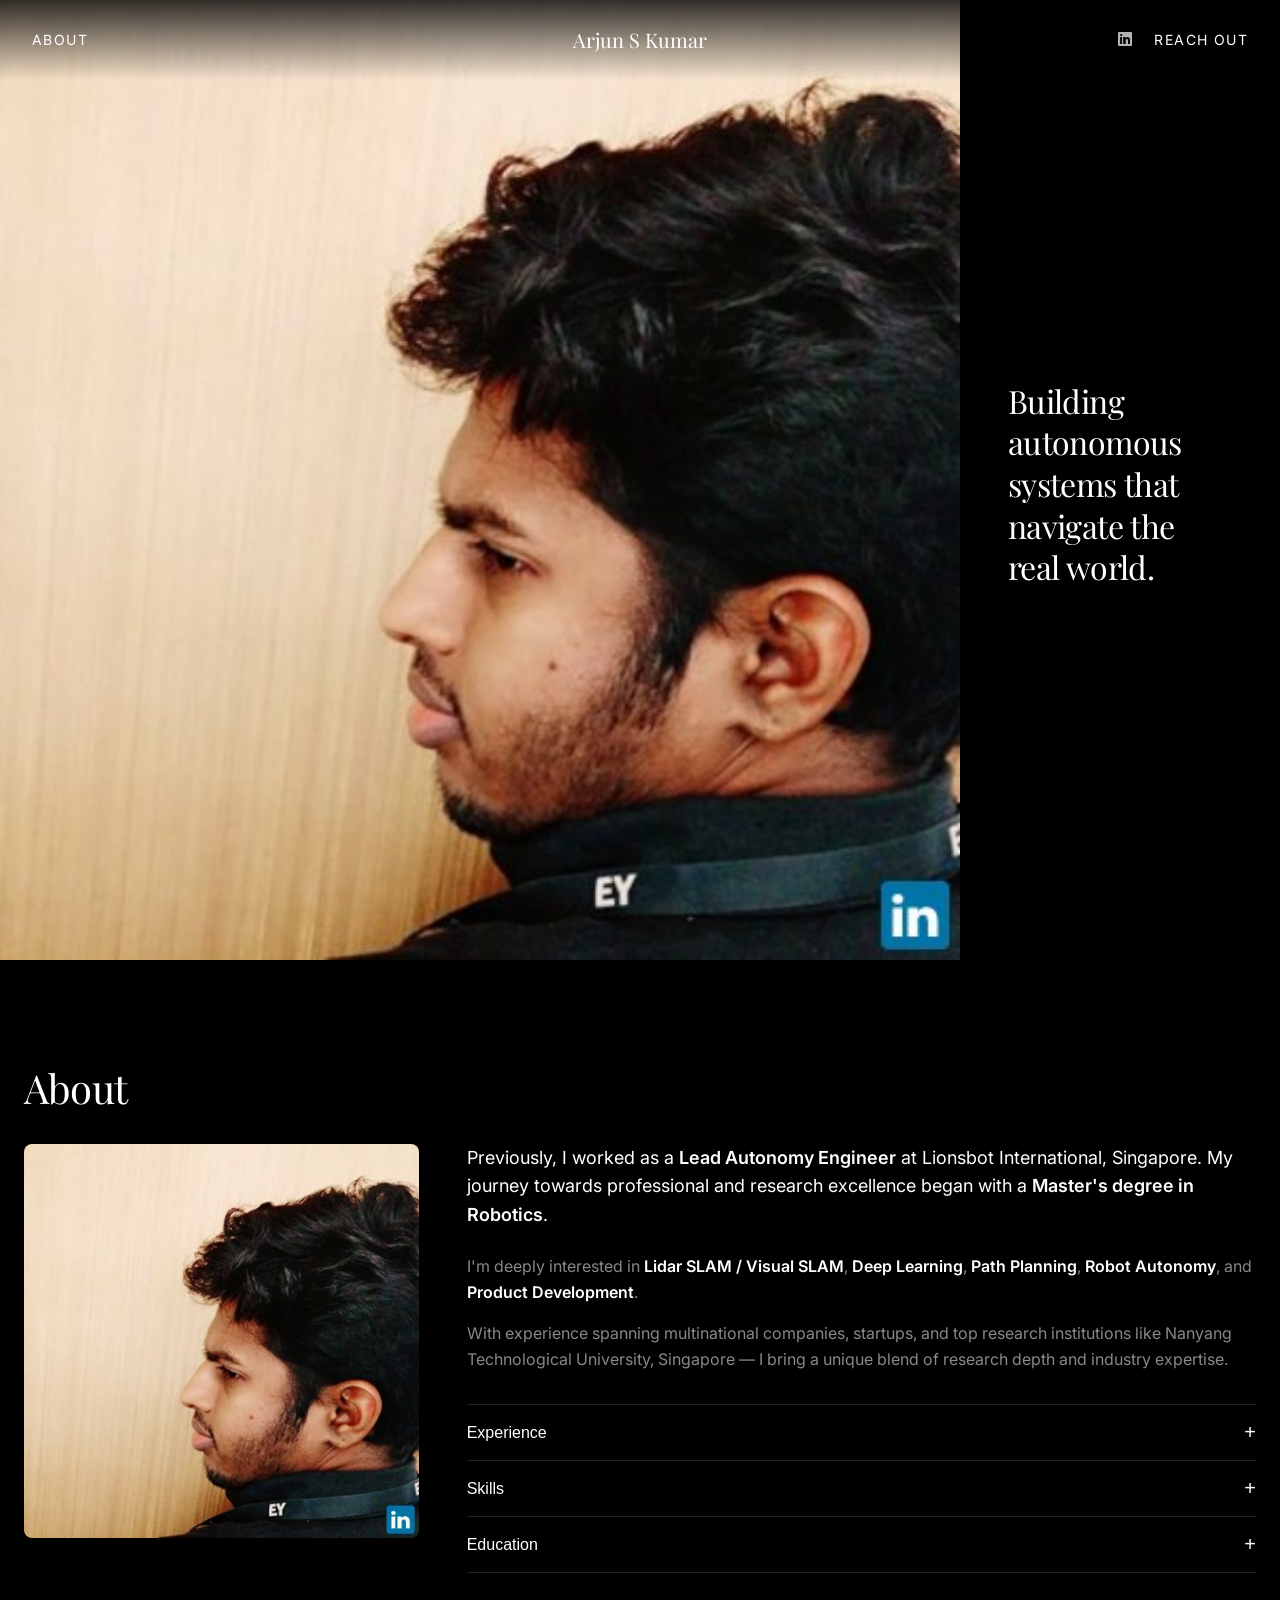
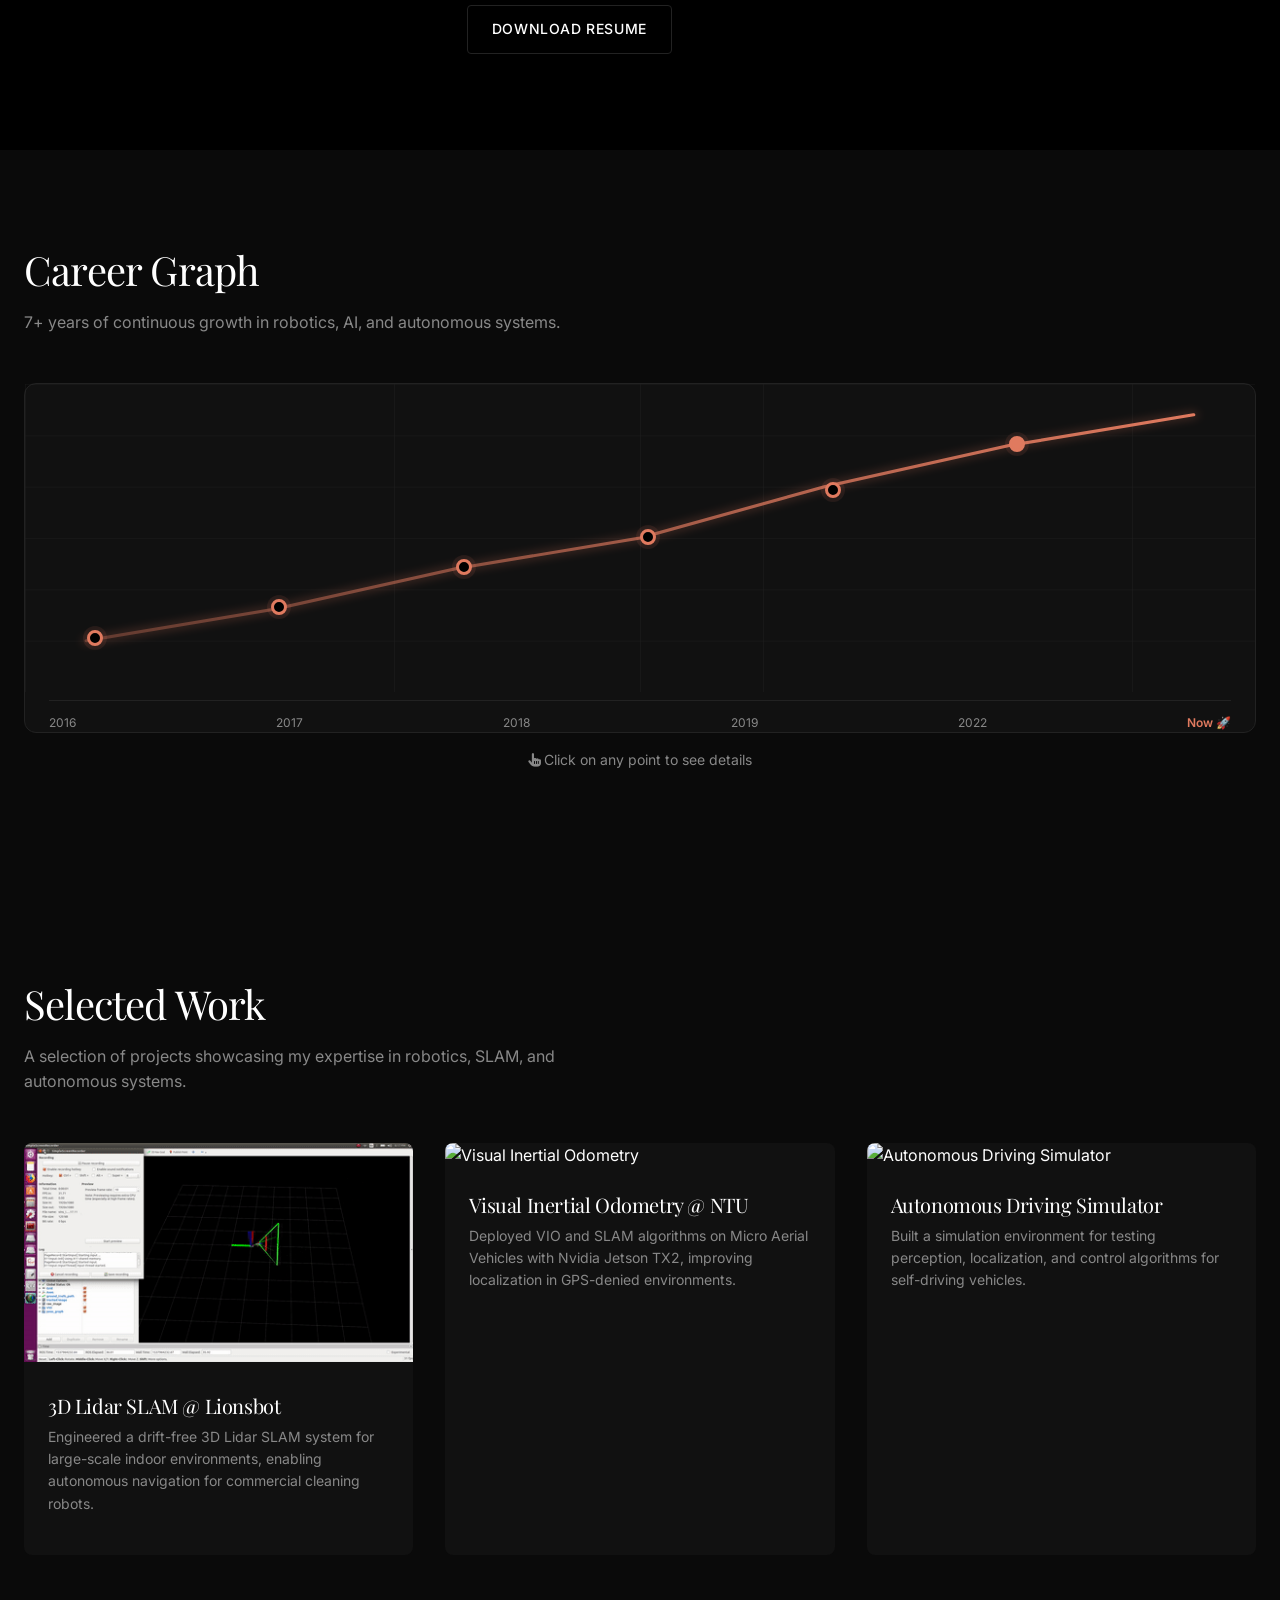
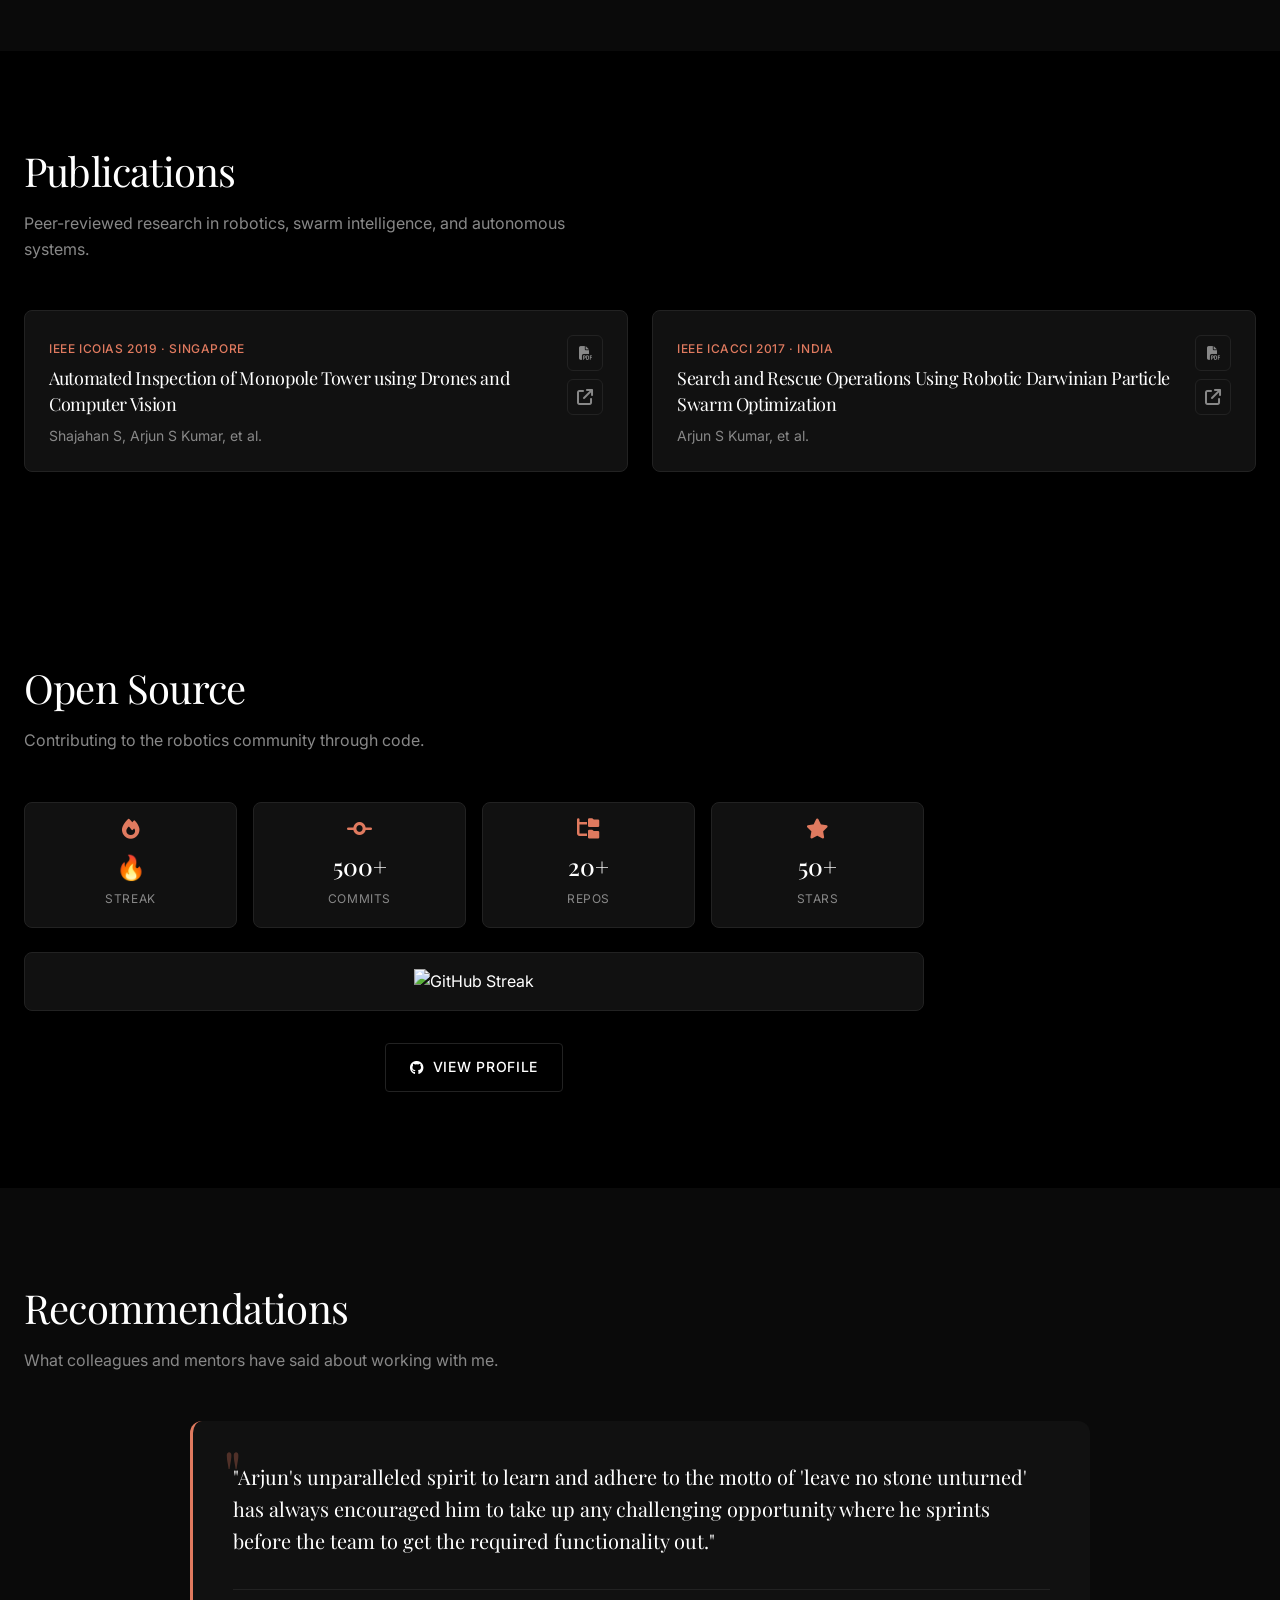
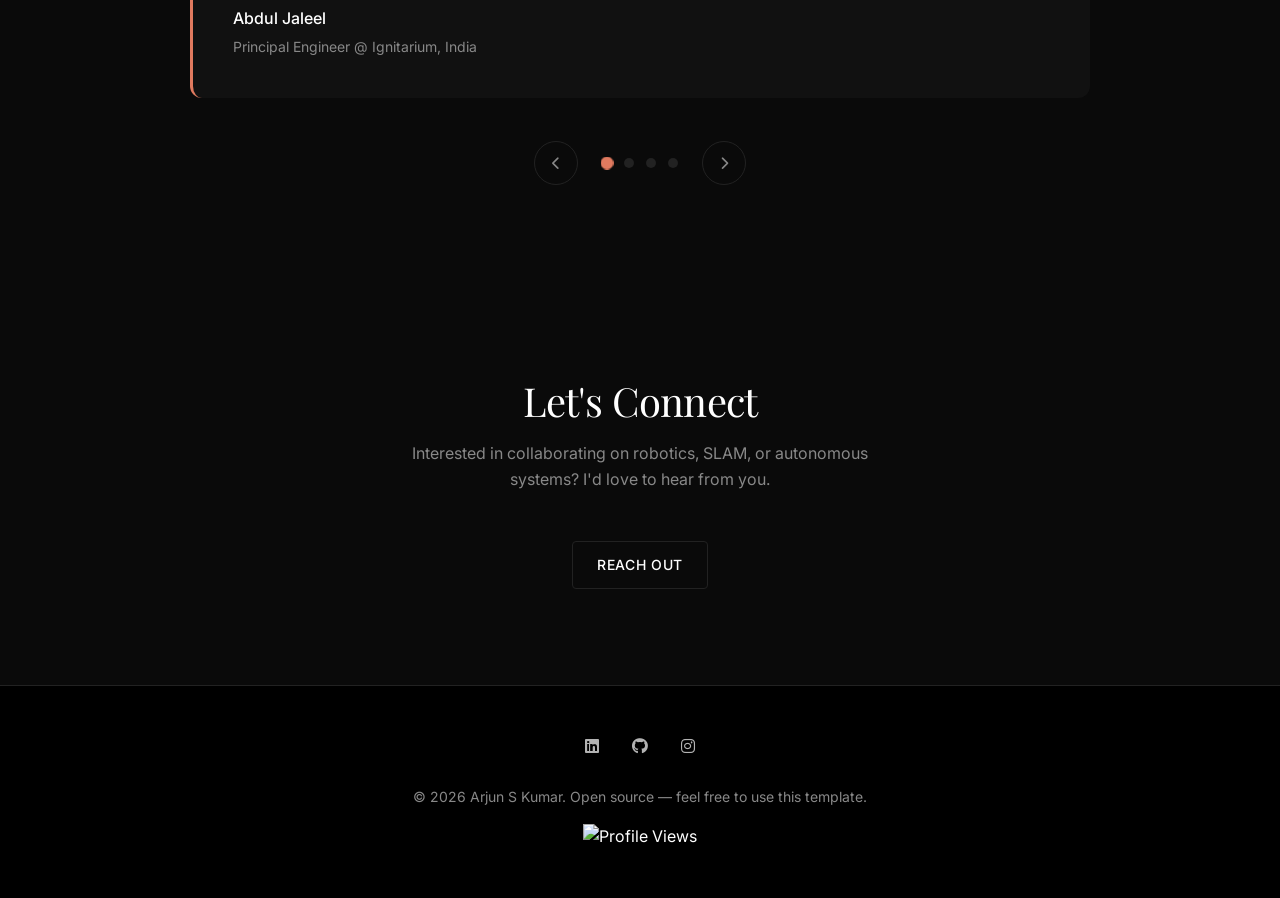
==== index-v2.html @ 800158a4 "Add career graph with clickable job details modal, fix GitHub section, update about bio" ====
<!DOCTYPE html>
<html lang="en">

<head>
    <meta charset="UTF-8">
    <meta name="viewport" content="width=device-width, initial-scale=1.0">
    <meta name="description"
        content="Arjun S Kumar — Robotics & Deep Learning Engineer specializing in Lidar SLAM, Visual SLAM, and autonomous systems.">
    <meta name="keywords" content="robotics, SLAM, deep learning, autonomous systems, Arjun S Kumar">
    <meta name="author" content="Arjun S Kumar">

    <title>Arjun S Kumar | Robotics & Deep Learning</title>

    <!-- Favicon -->
    <link rel="icon" type="image/png" href="logo.png">

    <!-- Fonts -->
    <link rel="preconnect" href="https://fonts.googleapis.com">
    <link rel="preconnect" href="https://fonts.gstatic.com" crossorigin>
    <link
        href="https://fonts.googleapis.com/css2?family=Inter:wght@300;400;500;600&family=Playfair+Display:wght@400;500;600&display=swap"
        rel="stylesheet">

    <!-- Styles -->
    <link rel="stylesheet" href="css/theme-dark.css">

    <!-- Font Awesome -->
    <link rel="stylesheet" href="https://cdnjs.cloudflare.com/ajax/libs/font-awesome/6.5.1/css/all.min.css">

    <!-- Three.js -->
    <script type="importmap">
    {
        "imports": {
            "three": "https://cdn.jsdelivr.net/npm/three@0.160.0/build/three.module.js",
            "three/addons/": "https://cdn.jsdelivr.net/npm/three@0.160.0/examples/jsm/"
        }
    }
    </script>
</head>

<body>

    <!-- Navigation -->
    <nav class="nav">
        <a href="#about" class="nav__link">About</a>
        <a href="/" class="nav__logo">Arjun S Kumar</a>
        <div class="nav__cta">
            <a href="https://linkedin.com/in/arjunskumar" target="_blank" aria-label="LinkedIn">
                <i class="fa-brands fa-linkedin nav__icon"></i>
            </a>
            <a href="mailto:arjunskumar22@gmail.com" class="nav__link">Reach Out</a>
        </div>
    </nav>

    <!-- Hero Section -->
    <section class="hero section--hero">
        <div class="hero__media">
            <img src="images/arjun.jpeg" alt="Robotics Engineer at work" class="hero__image">
        </div>
        <div class="hero__panel">
            <h1 class="hero__tagline animate-fade-in-up">
                Building<br>
                autonomous<br>
                systems that<br>
                navigate the<br>
                real world.
            </h1>
        </div>
    </section>

    <!-- About Section -->
    <section id="about" class="section">
        <div class="container">
            <h2 class="animate-fade-in-up">About</h2>
            <div
                style="display: grid; grid-template-columns: 1fr 2fr; gap: var(--space-12); margin-top: var(--space-8);">
                <div>
                    <img src="images/arjun.jpeg" alt="Arjun S Kumar" style="width: 100%; border-radius: 8px;">
                </div>
                <div>
                    <p style="font-size: var(--text-lg); color: var(--color-text); margin-bottom: var(--space-6);">
                        Previously, I worked as a <strong>Lead Autonomy Engineer</strong> at Lionsbot International,
                        Singapore. My journey towards professional and research excellence began with a
                        <strong>Master's degree in Robotics</strong>.
                    </p>
                    <p style="margin-bottom: var(--space-4);">
                        I'm deeply interested in <strong>Lidar SLAM / Visual SLAM</strong>, <strong>Deep
                            Learning</strong>,
                        <strong>Path Planning</strong>, <strong>Robot Autonomy</strong>, and <strong>Product
                            Development</strong>.
                    </p>
                    <p>
                        With experience spanning multinational companies, startups, and top research institutions
                        like Nanyang Technological University, Singapore — I bring a unique blend of research depth
                        and industry expertise.
                    </p>

                    <!-- Accordion -->
                    <div class="accordion" style="margin-top: var(--space-8);">
                        <div class="accordion__item">
                            <button class="accordion__header">
                                <span>Experience</span>
                                <span class="accordion__icon">+</span>
                            </button>
                            <div class="accordion__content">
                                <div class="accordion__inner">
                                    <strong>Lead Software Engineer (Autonomy)</strong> — Lionsbot International,
                                    Singapore<br>
                                    Feb 2022 – Present<br><br>
                                    <strong>Senior Engineer (ML & Robotics)</strong> — Ignitarium Technologies,
                                    India<br>
                                    April 2019 – Jan 2022<br><br>
                                    <strong>Research Associate</strong> — NTU, Singapore<br>
                                    Aug 2018 – April 2019
                                </div>
                            </div>
                        </div>
                        <div class="accordion__item">
                            <button class="accordion__header">
                                <span>Skills</span>
                                <span class="accordion__icon">+</span>
                            </button>
                            <div class="accordion__content">
                                <div class="accordion__inner">
                                    C++ · Python · ROS 1/2 · Lidar SLAM · Visual SLAM · Deep Learning · OpenCV ·
                                    TensorFlow · PyTorch · Docker · Git
                                </div>
                            </div>
                        </div>
                        <div class="accordion__item">
                            <button class="accordion__header">
                                <span>Education</span>
                                <span class="accordion__icon">+</span>
                            </button>
                            <div class="accordion__content">
                                <div class="accordion__inner">
                                    <strong>M.Tech in Robotics and Automation</strong><br>
                                    Amrita Vishwa Vidyapeetham, India (2015–2017)<br><br>
                                    <strong>B.Tech in Computer Science</strong><br>
                                    Amrita Vishwa Vidyapeetham, India (2011–2015)
                                </div>
                            </div>
                        </div>
                    </div>

                    <a href="res/ARJUN_S_KUMAR.pdf" target="_blank" class="btn btn--primary"
                        style="margin-top: var(--space-8);">
                        Download Resume
                    </a>
                </div>
            </div>
        </div>
    </section>

    <!-- Career Journey Section -->
    <section id="journey" class="section" style="background: var(--color-bg-secondary);">
        <div class="container">
            <h2 class="reveal">Career Graph</h2>
            <p style="margin-top: var(--space-4); max-width: 600px;" class="reveal">
                7+ years of continuous growth in robotics, AI, and autonomous systems.
            </p>

            <div class="career-graph reveal" style="margin-top: var(--space-12);">
                <!-- SVG Graph Background -->
                <svg class="career-graph__svg" viewBox="0 0 1000 300" preserveAspectRatio="none">
                    <!-- Grid lines -->
                    <defs>
                        <pattern id="grid" width="100" height="50" patternUnits="userSpaceOnUse">
                            <path d="M 100 0 L 0 0 0 50" fill="none" stroke="rgba(255,255,255,0.05)" stroke-width="1" />
                        </pattern>
                    </defs>
                    <rect width="100%" height="100%" fill="url(#grid)" />

                    <!-- Career progression line -->
                    <path class="career-line" d="M 50,250 L 200,220 L 350,180 L 500,150 L 650,100 L 800,60 L 950,30"
                        fill="none" stroke="url(#lineGradient)" stroke-width="3" stroke-linecap="round" />

                    <!-- Glow effect -->
                    <path d="M 50,250 L 200,220 L 350,180 L 500,150 L 650,100 L 800,60 L 950,30" fill="none"
                        stroke="var(--color-accent)" stroke-width="8" stroke-linecap="round" opacity="0.2"
                        filter="blur(4px)" />

                    <defs>
                        <linearGradient id="lineGradient" x1="0%" y1="0%" x2="100%" y2="0%">
                            <stop offset="0%" style="stop-color:rgba(224,122,95,0.3)" />
                            <stop offset="100%" style="stop-color:rgba(224,122,95,1)" />
                        </linearGradient>
                    </defs>
                </svg>

                <!-- Career Nodes -->
                <div class="career-nodes">
                    <div class="career-node" style="left: 5%; bottom: 15%;" data-job="ingeniarius">
                        <div class="career-node__dot"></div>
                        <div class="career-node__tooltip">
                            <span class="career-node__year">2016</span>
                            <h4>Robotics Intern</h4>
                            <p>Ingeniarius, Portugal</p>
                            <small>Click for details</small>
                        </div>
                    </div>

                    <div class="career-node" style="left: 20%; bottom: 25%;" data-job="ey">
                        <div class="career-node__dot"></div>
                        <div class="career-node__tooltip">
                            <span class="career-node__year">2017</span>
                            <h4>AI Consultant</h4>
                            <p>Ernst & Young</p>
                            <small>Click for details</small>
                        </div>
                    </div>

                    <div class="career-node" style="left: 35%; bottom: 38%;" data-job="addverb">
                        <div class="career-node__dot"></div>
                        <div class="career-node__tooltip">
                            <span class="career-node__year">2018</span>
                            <h4>Robotics Engineer</h4>
                            <p>Addverb Technologies</p>
                            <small>Click for details</small>
                        </div>
                    </div>

                    <div class="career-node" style="left: 50%; bottom: 48%;" data-job="ntu">
                        <div class="career-node__dot"></div>
                        <div class="career-node__tooltip">
                            <span class="career-node__year">2018–19</span>
                            <h4>Research Associate</h4>
                            <p>NTU Singapore</p>
                            <small>Click for details</small>
                        </div>
                    </div>

                    <div class="career-node" style="left: 65%; bottom: 63%;" data-job="ignitarium">
                        <div class="career-node__dot"></div>
                        <div class="career-node__tooltip">
                            <span class="career-node__year">2019–22</span>
                            <h4>Senior ML Engineer</h4>
                            <p>Ignitarium</p>
                            <small>Click for details</small>
                        </div>
                    </div>

                    <div class="career-node career-node--current" style="left: 80%; bottom: 78%;" data-job="lionsbot">
                        <div class="career-node__dot"></div>
                        <div class="career-node__tooltip career-node__tooltip--active">
                            <span class="career-node__year">2022–Now</span>
                            <h4>Lead Autonomy Engineer</h4>
                            <p>Lionsbot, Singapore</p>
                            <small>Click for details</small>
                        </div>
                    </div>
                </div>

                <!-- X-Axis Labels -->
                <div class="career-graph__axis">
                    <span>2016</span>
                    <span>2017</span>
                    <span>2018</span>
                    <span>2019</span>
                    <span>2022</span>
                    <span class="career-graph__now">Now 🚀</span>
                </div>
            </div>

            <p
                style="text-align: center; margin-top: var(--space-4); color: var(--color-text-muted); font-size: var(--text-sm);">
                <i class="fa-solid fa-hand-pointer"></i> Click on any point to see details
            </p>
        </div>
    </section>

    <!-- Work Experience Modal -->
    <div id="job-modal" class="modal">
        <div class="modal__backdrop"></div>
        <div class="modal__content">
            <button class="modal__close" aria-label="Close">&times;</button>
            <div class="modal__header">
                <span class="modal__year" id="job-year"></span>
                <h3 class="modal__title" id="job-title"></h3>
                <p class="modal__company" id="job-company"></p>
            </div>
            <div class="modal__body">
                <ul id="job-responsibilities"></ul>
            </div>
        </div>
    </div>


    <!-- Projects Section -->
    <section id="projects" class="section" style="background-color: var(--color-bg-secondary);">
        <div class="container">
            <h2 class="animate-fade-in-up">Selected Work</h2>
            <p style="margin-top: var(--space-4); max-width: 600px;">
                A selection of projects showcasing my expertise in robotics, SLAM, and autonomous systems.
            </p>

            <div
                style="display: grid; grid-template-columns: repeat(auto-fit, minmax(350px, 1fr)); gap: var(--space-8); margin-top: var(--space-12);">

                <!-- Project Card 1 -->
                <a href="projects/lionsbot-slam.html" class="card" style="text-decoration: none;">
                    <img src="images/projects/vio_1.gif" alt="3D Lidar SLAM" class="card__image">
                    <div class="card__content">
                        <h3 class="card__title">3D Lidar SLAM @ Lionsbot</h3>
                        <p class="card__desc">
                            Engineered a drift-free 3D Lidar SLAM system for large-scale indoor environments, enabling
                            autonomous navigation for commercial cleaning robots.
                        </p>
                    </div>
                </a>

                <!-- Project Card 2 -->
                <a href="projects/vio-ntu.html" class="card" style="text-decoration: none;">
                    <img src="images/projects/ntu_drone.gif" alt="Visual Inertial Odometry" class="card__image">
                    <div class="card__content">
                        <h3 class="card__title">Visual Inertial Odometry @ NTU</h3>
                        <p class="card__desc">
                            Deployed VIO and SLAM algorithms on Micro Aerial Vehicles with Nvidia Jetson TX2, improving
                            localization in GPS-denied environments.
                        </p>
                    </div>
                </a>

                <!-- Project Card 3 -->
                <a href="projects/autonomous-driving.html" class="card" style="text-decoration: none;">
                    <img src="images/projects/carla_g29.gif" alt="Autonomous Driving Simulator" class="card__image">
                    <div class="card__content">
                        <h3 class="card__title">Autonomous Driving Simulator</h3>
                        <p class="card__desc">
                            Built a simulation environment for testing perception, localization, and control algorithms
                            for self-driving vehicles.
                        </p>
                    </div>
                </a>

            </div>
        </div>
    </section>

    <!-- Publications Section -->
    <section id="publications" class="section">
        <div class="container">
            <h2 class="reveal">Publications</h2>
            <p style="margin-top: var(--space-4); max-width: 600px;" class="reveal">
                Peer-reviewed research in robotics, swarm intelligence, and autonomous systems.
            </p>

            <div class="publications-grid"
                style="display: grid; grid-template-columns: repeat(2, 1fr); gap: var(--space-6); margin-top: var(--space-12);">

                <!-- Publication 1 -->
                <div class="publication-card reveal" data-pdf="res/papers/shajahan2019.pdf"
                    data-ieee="https://ieeexplore.ieee.org/document/8782477">
                    <div class="publication-card__content">
                        <span class="publication-card__venue">IEEE ICoIAS 2019 · Singapore</span>
                        <h3 class="publication-card__title">Automated Inspection of Monopole Tower using Drones and
                            Computer Vision</h3>
                        <p class="publication-card__authors">Shajahan S, Arjun S Kumar, et al.</p>
                    </div>
                    <div class="publication-card__actions">
                        <button class="publication-card__btn view-pdf" title="View PDF">
                            <i class="fa-solid fa-file-pdf"></i>
                        </button>
                        <a href="https://ieeexplore.ieee.org/document/8782477" target="_blank"
                            class="publication-card__btn" title="View on IEEE">
                            <i class="fa-solid fa-arrow-up-right-from-square"></i>
                        </a>
                    </div>
                </div>

                <!-- Publication 2 -->
                <div class="publication-card reveal" data-pdf="res/papers/kumar2017.pdf"
                    data-ieee="https://ieeexplore.ieee.org/document/8126112">
                    <div class="publication-card__content">
                        <span class="publication-card__venue">IEEE ICACCI 2017 · India</span>
                        <h3 class="publication-card__title">Search and Rescue Operations Using Robotic Darwinian
                            Particle Swarm Optimization</h3>
                        <p class="publication-card__authors">Arjun S Kumar, et al.</p>
                    </div>
                    <div class="publication-card__actions">
                        <button class="publication-card__btn view-pdf" title="View PDF">
                            <i class="fa-solid fa-file-pdf"></i>
                        </button>
                        <a href="https://ieeexplore.ieee.org/document/8126112" target="_blank"
                            class="publication-card__btn" title="View on IEEE">
                            <i class="fa-solid fa-arrow-up-right-from-square"></i>
                        </a>
                    </div>
                </div>

            </div>
        </div>
    </section>

    <!-- PDF Modal -->
    <div id="pdf-modal" class="pdf-modal">
        <div class="pdf-modal__overlay"></div>
        <div class="pdf-modal__container">
            <div class="pdf-modal__header">
                <h3 class="pdf-modal__title"></h3>
                <div class="pdf-modal__actions">
                    <a id="pdf-modal-ieee" href="#" target="_blank" class="btn" style="font-size: var(--text-xs);">
                        View on IEEE <i class="fa-solid fa-arrow-up-right-from-square"></i>
                    </a>
                    <button class="pdf-modal__close" aria-label="Close modal">
                        <i class="fa-solid fa-xmark"></i>
                    </button>
                </div>
            </div>
            <div class="pdf-modal__body">
                <iframe id="pdf-viewer" src="" frameborder="0"></iframe>
            </div>
        </div>
    </div>

    <!-- GitHub Section -->
    <section id="github" class="section">
        <div class="container">
            <h2 class="reveal">Open Source</h2>
            <p style="margin-top: var(--space-4); max-width: 600px;" class="reveal">
                Contributing to the robotics community through code.
            </p>

            <div class="github-wrapper reveal" style="margin-top: var(--space-12);">

                <!-- Stats Row -->
                <div class="github-stats-row">
                    <div class="github-stat">
                        <i class="fa-solid fa-fire"></i>
                        <span class="github-stat__value">🔥</span>
                        <span class="github-stat__label">Streak</span>
                    </div>
                    <div class="github-stat">
                        <i class="fa-solid fa-code-commit"></i>
                        <span class="github-stat__value">500+</span>
                        <span class="github-stat__label">Commits</span>
                    </div>
                    <div class="github-stat">
                        <i class="fa-solid fa-folder-tree"></i>
                        <span class="github-stat__value">20+</span>
                        <span class="github-stat__label">Repos</span>
                    </div>
                    <div class="github-stat">
                        <i class="fa-solid fa-star"></i>
                        <span class="github-stat__value">50+</span>
                        <span class="github-stat__label">Stars</span>
                    </div>
                </div>

                <!-- Streak Image -->
                <div class="github-streak-wrapper" style="margin-top: var(--space-6);">
                    <img src="https://streak-stats.demolab.com?user=arjunskumar&theme=transparent&hide_border=true&ring=E07A5F&fire=E07A5F&currStreakLabel=E07A5F&sideLabels=ffffff&currStreakNum=ffffff&sideNums=ffffff&dates=888888"
                        alt="GitHub Streak" class="github-streak-img">
                </div>


                <div style="text-align: center; margin-top: var(--space-8);">
                    <a href="https://github.com/arjunskumar" target="_blank" class="btn">
                        <i class="fa-brands fa-github"></i> View Profile
                    </a>
                </div>
            </div>
        </div>
    </section>

    <!-- Testimonials Section -->
    <section id="testimonials" class="section" style="background-color: var(--color-bg-secondary);">
        <div class="container">
            <h2 class="reveal">Recommendations</h2>
            <p style="margin-top: var(--space-4); max-width: 600px;" class="reveal">
                What colleagues and mentors have said about working with me.
            </p>

            <div class="testimonials" style="margin-top: var(--space-12);">
                <div class="testimonial-slider">
                    <div class="testimonial-slide active">
                        <blockquote class="testimonial__quote">
                            "Arjun's unparalleled spirit to learn and adhere to the motto of 'leave no stone unturned'
                            has always encouraged him to take up any challenging opportunity where he sprints before the
                            team to get the required functionality out."
                        </blockquote>
                        <div class="testimonial__author">
                            <strong>Abdul Jaleel</strong>
                            <span>Principal Engineer @ Ignitarium, India</span>
                        </div>
                    </div>

                    <div class="testimonial-slide">
                        <blockquote class="testimonial__quote">
                            "Arjun has an uncanny ability to solve a problem at hand. His commitment and dedication to
                            work is unparalleled. Moreover, his work ethic is exemplary."
                        </blockquote>
                        <div class="testimonial__author">
                            <strong>Sangeet Kumar</strong>
                            <span>CEO @ Addverb Tech, India</span>
                        </div>
                    </div>

                    <div class="testimonial-slide">
                        <blockquote class="testimonial__quote">
                            "The results which we got after Arjun's internship were better than what we had planned. His
                            learning curve was always high, he always had a curiosity to learn new things and execute
                            which is commendable."
                        </blockquote>
                        <div class="testimonial__author">
                            <strong>Dr. Micael S Couceiro</strong>
                            <span>CEO @ Ingeniarius, Lda, Portugal</span>
                        </div>
                    </div>

                    <div class="testimonial-slide">
                        <blockquote class="testimonial__quote">
                            "Arjun's ideas and concepts were inspirational in the way he wanted to employ changes in the
                            robotics product that we will be using in the near future and was able to adapt very fast to
                            the nature of the work."
                        </blockquote>
                        <div class="testimonial__author">
                            <strong>Andre Arujo</strong>
                            <span>CTO @ Ingeniarius, Lda, Portugal</span>
                        </div>
                    </div>
                </div>

                <div class="testimonial-controls">
                    <button class="testimonial-btn prev" aria-label="Previous testimonial">
                        <i class="fa-solid fa-chevron-left"></i>
                    </button>
                    <div class="testimonial-dots"></div>
                    <button class="testimonial-btn next" aria-label="Next testimonial">
                        <i class="fa-solid fa-chevron-right"></i>
                    </button>
                </div>
            </div>
        </div>
    </section>

    <!-- Contact Section -->
    <section id="contact" class="section" style="background-color: var(--color-bg-secondary);">
        <div class="container" style="text-align: center;">
            <h2 class="reveal">Let's Connect</h2>
            <p style="margin-top: var(--space-4); max-width: 500px; margin-left: auto; margin-right: auto;"
                class="reveal">
                Interested in collaborating on robotics, SLAM, or autonomous systems? I'd love to hear from you.
            </p>
            <a href="mailto:arjunskumar22@gmail.com" class="btn btn--primary reveal"
                style="margin-top: var(--space-8);">
                Reach Out
            </a>
        </div>
    </section>

    <!-- Footer -->
    <footer class="footer">
        <div class="footer__social">
            <a href="https://linkedin.com/in/arjunskumar" target="_blank" aria-label="LinkedIn">
                <i class="fa-brands fa-linkedin footer__icon"></i>
            </a>
            <a href="https://github.com/arjunskumar" target="_blank" aria-label="GitHub">
                <i class="fa-brands fa-github footer__icon"></i>
            </a>
            <a href="https://instagram.com/robotics.engineer" target="_blank" aria-label="Instagram">
                <i class="fa-brands fa-instagram footer__icon"></i>
            </a>
        </div>
        <p class="footer__copy">
            © <span id="current-year"></span> Arjun S Kumar. Open source — feel free to use this template.
        </p>
        <div class="footer__visitors">
            <img src="https://komarev.com/ghpvc/?username=arjunskumar&style=flat-square&color=E07A5F&label=visitors"
                alt="Profile Views">
        </div>
    </footer>

    <!-- Scripts -->
    <script>
        // Set current year
        document.getElementById('current-year').textContent = new Date().getFullYear();

        // Accordion functionality
        document.querySelectorAll('.accordion__header').forEach(header => {
            header.addEventListener('click', () => {
                const item = header.parentElement;
                item.classList.toggle('is-open');
            });
        });

        // Scroll-triggered reveal animations
        const revealObserver = new IntersectionObserver((entries) => {
            entries.forEach(entry => {
                if (entry.isIntersecting) {
                    entry.target.classList.add('is-visible');
                    revealObserver.unobserve(entry.target);
                }
            });
        }, {
            threshold: 0.1,
            rootMargin: '0px 0px -50px 0px'
        });

        document.querySelectorAll('.reveal, .reveal-left, .reveal-right').forEach(el => {
            revealObserver.observe(el);
        });

        // Card animations
        document.querySelectorAll('.card').forEach((card, index) => {
            card.style.transitionDelay = `${index * 0.1}s`;
            revealObserver.observe(card);
        });

        // Testimonial Slider
        const slides = document.querySelectorAll('.testimonial-slide');
        const dotsContainer = document.querySelector('.testimonial-dots');
        const prevBtn = document.querySelector('.testimonial-btn.prev');
        const nextBtn = document.querySelector('.testimonial-btn.next');
        let currentSlide = 0;
        let autoSlideInterval;

        // Create dots
        slides.forEach((_, i) => {
            const dot = document.createElement('button');
            dot.classList.add('testimonial-dot');
            if (i === 0) dot.classList.add('active');
            dot.setAttribute('aria-label', `Go to testimonial ${i + 1}`);
            dot.addEventListener('click', () => goToSlide(i));
            dotsContainer.appendChild(dot);
        });

        const dots = document.querySelectorAll('.testimonial-dot');

        function goToSlide(n) {
            slides[currentSlide].classList.remove('active');
            dots[currentSlide].classList.remove('active');
            currentSlide = (n + slides.length) % slides.length;
            slides[currentSlide].classList.add('active');
            dots[currentSlide].classList.add('active');
        }

        function nextSlide() {
            goToSlide(currentSlide + 1);
        }

        function prevSlide() {
            goToSlide(currentSlide - 1);
        }

        prevBtn.addEventListener('click', () => {
            prevSlide();
            resetAutoSlide();
        });

        nextBtn.addEventListener('click', () => {
            nextSlide();
            resetAutoSlide();
        });

        function startAutoSlide() {
            autoSlideInterval = setInterval(nextSlide, 5000);
        }

        function resetAutoSlide() {
            clearInterval(autoSlideInterval);
            startAutoSlide();
        }

        startAutoSlide();

        // Smooth scroll for anchor links
        document.querySelectorAll('a[href^="#"]').forEach(anchor => {
            anchor.addEventListener('click', function (e) {
                e.preventDefault();
                const target = document.querySelector(this.getAttribute('href'));
                if (target) {
                    target.scrollIntoView({
                        behavior: 'smooth',
                        block: 'start'
                    });
                }
            });
        });

        // PDF Modal functionality
        const pdfModal = document.getElementById('pdf-modal');
        const pdfViewer = document.getElementById('pdf-viewer');
        const pdfModalTitle = document.querySelector('.pdf-modal__title');
        const pdfModalIeee = document.getElementById('pdf-modal-ieee');
        const pdfModalClose = document.querySelector('.pdf-modal__close');
        const pdfModalOverlay = document.querySelector('.pdf-modal__overlay');

        // Open modal when clicking View PDF button
        document.querySelectorAll('.view-pdf').forEach(btn => {
            btn.addEventListener('click', (e) => {
                e.stopPropagation();
                const card = btn.closest('.publication-card');
                const pdfPath = card.dataset.pdf;
                const ieeeLink = card.dataset.ieee;
                const title = card.querySelector('.publication-card__title').textContent;

                pdfViewer.src = pdfPath;
                pdfModalTitle.textContent = title;
                pdfModalIeee.href = ieeeLink;
                pdfModal.classList.add('is-open');
                document.body.style.overflow = 'hidden';
            });
        });

        // Close modal
        function closePdfModal() {
            pdfModal.classList.remove('is-open');
            document.body.style.overflow = '';
            setTimeout(() => {
                pdfViewer.src = '';
            }, 300);
        }

        pdfModalClose.addEventListener('click', closePdfModal);
        pdfModalOverlay.addEventListener('click', closePdfModal);

        // Close on Escape key
        document.addEventListener('keydown', (e) => {
            if (e.key === 'Escape' && pdfModal.classList.contains('is-open')) {
                closePdfModal();
            }
            if (e.key === 'Escape' && jobModal.classList.contains('is-open')) {
                closeJobModal();
            }
        });

        // Job Experience Modal
        const jobData = {
            lionsbot: {
                year: '2022 – July 2025',
                title: 'Lead Software Engineer (Autonomy)',
                company: 'Lionsbot International, Singapore',
                responsibilities: [
                    'Spearheaded the development of 3D Lidar SLAM and 3D localization as a Product Owner/Developer.',
                    'Engineered an in-house, drift-free 3D Lidar SLAM system tailored for large-scale environments.',
                    'Currently engaged in groundbreaking research on Visual SLAM and hardware acceleration technologies.'
                ]
            },
            ignitarium: {
                year: '2019 – 2022',
                title: 'Senior Engineer (Machine Learning & Robotics)',
                company: 'Ignitarium Technologies, India',
                responsibilities: [
                    'Improved autonomous navigation of Turtlebot2 with fused laser scans from RGBD camera and 2D Lidar on TI Jacinto™ J7 automotive platform.',
                    'Implemented ROS wrapper for OpenVX based computer vision algorithms.',
                    'Developed object classification, detection, semantic segmentation networks using Transfer Learning for ARM & x86 devices.',
                    'Mentored interns on tele-operation of Kobuki robot using Micro-ROS and F1-10 car using Nvidia Jetson Nano.'
                ]
            },
            ntu: {
                year: '2018 – 2019',
                title: 'Research Associate (Flight Mechanics and Control)',
                company: 'Nanyang Technological University, Singapore',
                responsibilities: [
                    'Deployed Visual Inertial Odometry (VIO) and SLAM algorithms like DSO, ORB-SLAM, ROVIO, VINS-Mono on Nvidia Jetson TX2.',
                    'Built custom Micro Aerial Vehicle with Stereo Camera, Jetson TX2 and Pixhawk under ROS platform.',
                    'Improved localization in GPS denied environments by refining visual SLAM and fusing PixHawk IMU.',
                    'Implemented VIO algorithms with fuzzy logic controllers and simulated in Gazebo.'
                ]
            },
            addverb: {
                year: '2018',
                title: 'Engineer (Robotics)',
                company: 'Addverb Technologies, India',
                responsibilities: [
                    'Led multiple research projects and identified potential use cases for warehouse domain.',
                    'Developed perception algorithms for Robotic 3D Bin picking using PCL, OpenCV, ROS and TensorFlow with ABB, KUKA, Universal Robots.',
                    'Implemented perception based pallet detection solution using 2D Lidars.'
                ]
            },
            ey: {
                year: '2017',
                title: 'Consultant (Artificial Intelligence and Robotics)',
                company: 'Ernst and Young, India',
                responsibilities: [
                    'Developed POCs using Microsoft Cognitive Services, HoloLens (v1), RGBD Sensor and CNTK deep learning framework.',
                    'Implemented deep neural network-based crack detection and rust classification for mobile towers.',
                    'Implemented AR Tag based indoor localization ROS node for Parrot Bebop drones for warehouse inventory.'
                ]
            },
            ingeniarius: {
                year: '2016',
                title: 'Intern (Mobile Robotics)',
                company: 'Ingeniarius Lda, Portugal',
                responsibilities: [
                    'Worked across the entire development of a differential drive ROS mobile robot.',
                    'Implemented an evolutionary swarm robotics algorithm using C++ and ROS.',
                    'Simulated swarm robots behaviour in Gazebo for a search and rescue scenario.'
                ]
            }
        };

        const jobModal = document.getElementById('job-modal');
        const jobModalBackdrop = jobModal.querySelector('.modal__backdrop');
        const jobModalClose = jobModal.querySelector('.modal__close');

        document.querySelectorAll('.career-node').forEach(node => {
            node.addEventListener('click', () => {
                const jobId = node.dataset.job;
                const job = jobData[jobId];
                if (job) {
                    document.getElementById('job-year').textContent = job.year;
                    document.getElementById('job-title').textContent = job.title;
                    document.getElementById('job-company').textContent = job.company;
                    const list = document.getElementById('job-responsibilities');
                    list.innerHTML = job.responsibilities.map(r => `<li>${r}</li>`).join('');
                    jobModal.classList.add('is-open');
                    document.body.style.overflow = 'hidden';
                }
            });
        });

        function closeJobModal() {
            jobModal.classList.remove('is-open');
            document.body.style.overflow = '';
        }

        jobModalClose.addEventListener('click', closeJobModal);
        jobModalBackdrop.addEventListener('click', closeJobModal);
    </script>
</body>

</html>
---- css/theme-dark.css ----
/* ==========================================================================
   ARJUN S KUMAR — DARK THEME
   Inspired by domgiardini.com/path-robotics
   ========================================================================== */

/* --------------------------------------------------------------------------
   CSS Custom Properties
   -------------------------------------------------------------------------- */
:root {
  /* Colors */
  --color-bg: #000000;
  --color-bg-secondary: #0a0a0a;
  --color-bg-card: #111111;
  --color-text: #ffffff;
  --color-text-muted: #888888;
  --color-accent: #E07A5F;
  --color-accent-hover: #c96a52;
  --color-border: #222222;

  /* Typography */
  --font-heading: 'Playfair Display', Georgia, serif;
  --font-body: 'Inter', -apple-system, BlinkMacSystemFont, 'Segoe UI', Roboto, sans-serif;
  --font-mono: 'JetBrains Mono', 'Fira Code', monospace;

  /* Font Sizes */
  --text-xs: 0.75rem;
  --text-sm: 0.875rem;
  --text-base: 1rem;
  --text-lg: 1.125rem;
  --text-xl: 1.25rem;
  --text-2xl: 1.5rem;
  --text-3xl: 2rem;
  --text-4xl: 2.5rem;
  --text-5xl: 3.5rem;
  --text-6xl: 4.5rem;

  /* Spacing */
  --space-1: 0.25rem;
  --space-2: 0.5rem;
  --space-3: 0.75rem;
  --space-4: 1rem;
  --space-5: 1.25rem;
  --space-6: 1.5rem;
  --space-8: 2rem;
  --space-10: 2.5rem;
  --space-12: 3rem;
  --space-16: 4rem;
  --space-20: 5rem;
  --space-24: 6rem;

  /* Layout */
  --max-width: 1400px;
  --nav-height: 80px;

  /* Transitions */
  --transition-fast: 150ms ease;
  --transition-base: 300ms ease;
  --transition-slow: 500ms ease;

  /* Shadows */
  --shadow-sm: 0 1px 2px rgba(0, 0, 0, 0.5);
  --shadow-md: 0 4px 6px rgba(0, 0, 0, 0.5);
  --shadow-lg: 0 10px 15px rgba(0, 0, 0, 0.5);
}

/* --------------------------------------------------------------------------
   Reset & Base
   -------------------------------------------------------------------------- */
*,
*::before,
*::after {
  box-sizing: border-box;
  margin: 0;
  padding: 0;
}

html {
  scroll-behavior: smooth;
  font-size: 16px;
}

body {
  font-family: var(--font-body);
  font-size: var(--text-base);
  line-height: 1.6;
  color: var(--color-text);
  background-color: var(--color-bg);
  -webkit-font-smoothing: antialiased;
  -moz-osx-font-smoothing: grayscale;
}

/* --------------------------------------------------------------------------
   Typography
   -------------------------------------------------------------------------- */
h1,
h2,
h3,
h4,
h5,
h6 {
  font-family: var(--font-heading);
  font-weight: 400;
  line-height: 1.2;
  letter-spacing: -0.02em;
}

h1 {
  font-size: var(--text-6xl);
}

h2 {
  font-size: var(--text-4xl);
}

h3 {
  font-size: var(--text-2xl);
}

h4 {
  font-size: var(--text-xl);
}

p {
  margin-bottom: var(--space-4);
  color: var(--color-text-muted);
}

a {
  color: var(--color-text);
  text-decoration: none;
  transition: color var(--transition-fast);
}

a:hover {
  color: var(--color-accent);
}

strong {
  font-weight: 600;
  color: var(--color-text);
}

/* --------------------------------------------------------------------------
   Layout
   -------------------------------------------------------------------------- */
.container {
  max-width: var(--max-width);
  margin: 0 auto;
  padding: 0 var(--space-6);
}

.section {
  padding: var(--space-24) 0;
}

.section--hero {
  min-height: 100vh;
  display: flex;
  align-items: center;
}

/* --------------------------------------------------------------------------
   Navigation
   -------------------------------------------------------------------------- */
.nav {
  position: fixed;
  top: 0;
  left: 0;
  right: 0;
  height: var(--nav-height);
  display: flex;
  align-items: center;
  justify-content: space-between;
  padding: 0 var(--space-8);
  z-index: 100;
  background: linear-gradient(to bottom, rgba(0, 0, 0, 0.8) 0%, transparent 100%);
}

.nav__link {
  font-size: var(--text-sm);
  text-transform: uppercase;
  letter-spacing: 0.1em;
}

.nav__logo {
  font-family: var(--font-heading);
  font-size: var(--text-xl);
  position: absolute;
  left: 50%;
  transform: translateX(-50%);
}

.nav__cta {
  display: flex;
  align-items: center;
  gap: var(--space-4);
}

.nav__icon {
  width: 20px;
  height: 20px;
  opacity: 0.7;
  transition: opacity var(--transition-fast);
}

.nav__icon:hover {
  opacity: 1;
}

/* --------------------------------------------------------------------------
   Hero Section
   -------------------------------------------------------------------------- */
.hero {
  display: grid;
  grid-template-columns: 3fr 1fr;
  min-height: 100vh;
}

.hero__media {
  position: relative;
  overflow: hidden;
}

.hero__video,
.hero__image {
  width: 100%;
  height: 100%;
  object-fit: cover;
}

.hero__panel {
  background-color: var(--color-bg);
  padding: var(--space-12);
  display: flex;
  flex-direction: column;
  justify-content: center;
}

.hero__tagline {
  font-family: var(--font-heading);
  font-size: var(--text-3xl);
  line-height: 1.3;
}

/* --------------------------------------------------------------------------
   Accordion
   -------------------------------------------------------------------------- */
.accordion {
  border-top: 1px solid var(--color-border);
}

.accordion__item {
  border-bottom: 1px solid var(--color-border);
}

.accordion__header {
  display: flex;
  justify-content: space-between;
  align-items: center;
  padding: var(--space-4) 0;
  cursor: pointer;
  font-size: var(--text-base);
  font-weight: 400;
  background: none;
  border: none;
  color: var(--color-text);
  width: 100%;
  text-align: left;
}

.accordion__header:hover {
  color: var(--color-accent);
}

.accordion__icon {
  font-size: var(--text-xl);
  transition: transform var(--transition-base);
}

.accordion__item.is-open .accordion__icon {
  transform: rotate(45deg);
}

.accordion__content {
  max-height: 0;
  overflow: hidden;
  transition: max-height var(--transition-base);
}

.accordion__item.is-open .accordion__content {
  max-height: 500px;
}

.accordion__inner {
  padding-bottom: var(--space-6);
  color: var(--color-text-muted);
}

/* --------------------------------------------------------------------------
   Cards
   -------------------------------------------------------------------------- */
.card {
  background-color: var(--color-bg-card);
  border-radius: 8px;
  overflow: hidden;
  transition: transform var(--transition-base), box-shadow var(--transition-base);
}

.card:hover {
  transform: translateY(-4px);
  box-shadow: var(--shadow-lg);
}

.card__image {
  width: 100%;
  aspect-ratio: 16/9;
  object-fit: cover;
}

.card__content {
  padding: var(--space-6);
}

.card__title {
  font-size: var(--text-xl);
  margin-bottom: var(--space-2);
}

.card__desc {
  font-size: var(--text-sm);
  color: var(--color-text-muted);
}

/* --------------------------------------------------------------------------
   Buttons
   -------------------------------------------------------------------------- */
.btn {
  display: inline-flex;
  align-items: center;
  gap: var(--space-2);
  padding: var(--space-3) var(--space-6);
  font-size: var(--text-sm);
  font-weight: 500;
  text-transform: uppercase;
  letter-spacing: 0.05em;
  border: 1px solid var(--color-border);
  border-radius: 4px;
  background: transparent;
  color: var(--color-text);
  cursor: pointer;
  transition: all var(--transition-fast);
}

.btn:hover {
  background-color: var(--color-text);
  color: var(--color-bg);
}

.btn--primary {
  background-color: var(--color-accent);
  border-color: var(--color-accent);
  color: var(--color-bg);
}

.btn--primary:hover {
  background-color: var(--color-accent-hover);
  border-color: var(--color-accent-hover);
}

/* --------------------------------------------------------------------------
   Career Graph
   -------------------------------------------------------------------------- */
.career-graph {
  position: relative;
  background: var(--color-bg-card);
  border: 1px solid var(--color-border);
  border-radius: 12px;
  padding: var(--space-6);
  height: 350px;
}

.career-graph__svg {
  position: absolute;
  top: 0;
  left: 0;
  width: 100%;
  height: calc(100% - 40px);
  pointer-events: none;
}

.career-line {
  stroke-dasharray: 2000;
  stroke-dashoffset: 2000;
  animation: drawLine 2s ease-out forwards;
}

@keyframes drawLine {
  to {
    stroke-dashoffset: 0;
  }
}

.career-nodes {
  position: absolute;
  top: 0;
  left: 0;
  width: 100%;
  height: calc(100% - 40px);
}

.career-node {
  position: absolute;
  cursor: pointer;
}

.career-node__dot {
  width: 16px;
  height: 16px;
  background: var(--color-bg);
  border: 3px solid var(--color-accent);
  border-radius: 50%;
  transition: all 0.3s cubic-bezier(0.16, 1, 0.3, 1);
  box-shadow: 0 0 0 4px rgba(224, 122, 95, 0.1);
}

.career-node:hover .career-node__dot {
  transform: scale(1.4);
  box-shadow: 0 0 20px rgba(224, 122, 95, 0.5);
}

.career-node--current .career-node__dot {
  background: var(--color-accent);
  animation: nodePulse 2s infinite;
}

@keyframes nodePulse {

  0%,
  100% {
    box-shadow: 0 0 0 4px rgba(224, 122, 95, 0.3);
  }

  50% {
    box-shadow: 0 0 0 12px rgba(224, 122, 95, 0);
  }
}

.career-node__tooltip {
  position: absolute;
  bottom: calc(100% + 12px);
  left: 50%;
  transform: translateX(-50%) translateY(10px);
  background: var(--color-bg);
  border: 1px solid var(--color-border);
  border-radius: 8px;
  padding: var(--space-3);
  min-width: 150px;
  opacity: 0;
  visibility: hidden;
  transition: all 0.3s cubic-bezier(0.16, 1, 0.3, 1);
  z-index: 10;
  text-align: center;
  white-space: nowrap;
}

.career-node__tooltip::after {
  content: '';
  position: absolute;
  top: 100%;
  left: 50%;
  transform: translateX(-50%);
  border: 6px solid transparent;
  border-top-color: var(--color-border);
}

.career-node:hover .career-node__tooltip {
  opacity: 1;
  visibility: visible;
  transform: translateX(-50%) translateY(0);
}

.career-node__tooltip--active {
  border-color: var(--color-accent);
}

.career-node__year {
  font-size: var(--text-xs);
  font-weight: 600;
  color: var(--color-accent);
  display: block;
  margin-bottom: var(--space-1);
}

.career-node__tooltip h4 {
  font-family: var(--font-heading);
  font-size: var(--text-sm);
  font-weight: 500;
  color: var(--color-text);
  margin: 0;
}

.career-node__tooltip p {
  font-size: var(--text-xs);
  color: var(--color-text-muted);
  margin: var(--space-1) 0 0;
}

.career-node__tooltip small {
  font-size: 9px;
  color: var(--color-accent);
  display: block;
  margin-top: var(--space-2);
  opacity: 0.7;
}

/* --------------------------------------------------------------------------
   Modal Component
   -------------------------------------------------------------------------- */
.modal {
  position: fixed;
  inset: 0;
  z-index: 1000;
  display: flex;
  align-items: center;
  justify-content: center;
  opacity: 0;
  visibility: hidden;
  transition: all 0.3s ease;
}

.modal.is-open {
  opacity: 1;
  visibility: visible;
}

.modal__backdrop {
  position: absolute;
  inset: 0;
  background: rgba(0, 0, 0, 0.8);
  backdrop-filter: blur(8px);
}

.modal__content {
  position: relative;
  background: var(--color-bg-card);
  border: 1px solid var(--color-border);
  border-radius: 12px;
  max-width: 600px;
  width: 90%;
  max-height: 80vh;
  overflow-y: auto;
  transform: translateY(20px);
  transition: transform 0.3s ease;
}

.modal.is-open .modal__content {
  transform: translateY(0);
}

.modal__close {
  position: absolute;
  top: var(--space-4);
  right: var(--space-4);
  width: 36px;
  height: 36px;
  border: none;
  background: rgba(255, 255, 255, 0.1);
  color: var(--color-text);
  font-size: var(--text-xl);
  border-radius: 50%;
  cursor: pointer;
  transition: all 0.3s ease;
}

.modal__close:hover {
  background: var(--color-accent);
}

.modal__header {
  padding: var(--space-6);
  border-bottom: 1px solid var(--color-border);
}

.modal__year {
  font-size: var(--text-xs);
  font-weight: 600;
  color: var(--color-accent);
  text-transform: uppercase;
  letter-spacing: 0.05em;
}

.modal__title {
  font-family: var(--font-heading);
  font-size: var(--text-xl);
  color: var(--color-text);
  margin: var(--space-2) 0 var(--space-1);
}

.modal__company {
  color: var(--color-text-muted);
  margin: 0;
}

.modal__body {
  padding: var(--space-6);
}

.modal__body ul {
  list-style: none;
  padding: 0;
  margin: 0;
}

.modal__body li {
  position: relative;
  padding-left: var(--space-6);
  margin-bottom: var(--space-4);
  color: var(--color-text);
  line-height: 1.6;
}

.modal__body li::before {
  content: '→';
  position: absolute;
  left: 0;
  color: var(--color-accent);
}


.career-graph__axis {
  position: absolute;
  bottom: 0;
  left: var(--space-6);
  right: var(--space-6);
  display: flex;
  justify-content: space-between;
  padding-top: var(--space-3);
  border-top: 1px solid var(--color-border);
}

.career-graph__axis span {
  font-size: var(--text-xs);
  color: var(--color-text-muted);
}

.career-graph__now {
  color: var(--color-accent) !important;
  font-weight: 600;
}

@media (max-width: 768px) {
  .career-graph {
    height: 280px;
    padding: var(--space-4);
  }

  .career-node__dot {
    width: 12px;
    height: 12px;
  }

  .career-node__tooltip {
    min-width: 120px;
    padding: var(--space-2);
  }
}

/* --------------------------------------------------------------------------
   GitHub Section
   -------------------------------------------------------------------------- */
.github-wrapper {
  max-width: 900px;
}

.github-chart-wrapper {
  background: var(--color-bg-card);
  border: 1px solid var(--color-border);
  border-radius: 8px;
  padding: var(--space-4);
  overflow: hidden;
}

.github-chart {
  width: 100%;
  height: auto;
  display: block;
}

.github-streak-wrapper {
  background: var(--color-bg-card);
  border: 1px solid var(--color-border);
  border-radius: 8px;
  padding: var(--space-4);
  text-align: center;
}

.github-streak-img {
  max-width: 100%;
  height: auto;
}

-------------------------------------------------------------------------- */ .github-wrapper {
  max-width: 900px;
}

.github-chart-wrapper {
  background: var(--color-bg-card);
  border: 1px solid var(--color-border);
  border-radius: 8px;
  padding: var(--space-4);
  overflow: hidden;
}

.github-chart {
  width: 100%;
  height: auto;
  display: block;
}

.github-stats-row {
  display: grid;
  grid-template-columns: repeat(4, 1fr);
  gap: var(--space-4);
  margin-top: var(--space-6);
}

.github-stat {
  background: var(--color-bg-card);
  border: 1px solid var(--color-border);
  border-radius: 8px;
  padding: var(--space-4);
  text-align: center;
  transition: all 0.3s ease;
}

.github-stat:hover {
  border-color: var(--color-accent);
  transform: translateY(-2px);
}

.github-stat i {
  font-size: var(--text-xl);
  color: var(--color-accent);
  margin-bottom: var(--space-2);
  display: block;
}

.github-stat__value {
  font-family: var(--font-heading);
  font-size: var(--text-2xl);
  font-weight: 500;
  color: var(--color-text);
  display: block;
}

.github-stat__label {
  font-size: var(--text-xs);
  color: var(--color-text-muted);
  text-transform: uppercase;
  letter-spacing: 0.05em;
}

@media (max-width: 768px) {
  .github-stats-row {
    grid-template-columns: repeat(2, 1fr);
  }
}

/* --------------------------------------------------------------------------
   Tech Tags
   -------------------------------------------------------------------------- */
.tech-tag {
  display: inline-block;
  font-size: var(--text-xs);
  font-weight: 500;
  padding: var(--space-1) var(--space-2);
  background: rgba(224, 122, 95, 0.1);
  color: var(--color-accent);
  border-radius: 4px;
  border: 1px solid rgba(224, 122, 95, 0.2);
}

.tech-tag--sm {
  font-size: 9px;
  padding: 2px 6px;
}

/*
.robot-viewer-section {
  background: var(--color-bg-secondary);
}

.robot-viewer-content {
  display: grid;
  grid-template-columns: 1fr 1.5fr;
  gap: var(--space-12);
  align-items: center;
}

.robot-viewer-text h2 {
  font-size: var(--text-4xl);
}

.robot-viewer-canvas {
  position: relative;
  border-radius: 12px;
  overflow: hidden;
  background: var(--color-bg-card);
  border: 1px solid var(--color-border);
}

.sketchfab-embed-wrapper {
  position: relative;
  width: 100%;
  padding-bottom: 75%;
}

.sketchfab-embed-wrapper iframe {
  position: absolute;
  top: 0;
  left: 0;
  width: 100%;
  height: 100%;
  border-radius: 12px;
}

@media (max-width: 768px) {
  .robot-viewer-content {
    grid-template-columns: 1fr;
    gap: var(--space-8);
  }

  .robot-viewer-text {
    text-align: center;
  }

  .robot-viewer-text h2 {
    font-size: var(--text-3xl);
  }

  .robot-viewer-tech {
    justify-content: center;
  }
}

.robot-viewer-tech {
  display: flex;
  flex-wrap: wrap;
  gap: var(--space-2);
}

/* --------------------------------------------------------------------------
   GitHub Stats
   -------------------------------------------------------------------------- */
.github-stats__grid {
  display: grid;
  grid-template-columns: repeat(2, 1fr);
  gap: var(--space-6);
  max-width: 900px;
}

.github-card {
  display: block;
  background: var(--color-bg-card);
  border: 1px solid var(--color-border);
  border-radius: 8px;
  padding: var(--space-4);
  transition: all 0.3s ease;
  text-decoration: none;
}

.github-card:hover {
  border-color: var(--color-accent);
  transform: translateY(-4px);
  box-shadow: 0 10px 30px rgba(0, 0, 0, 0.3);
}

.github-card img {
  width: 100%;
  height: auto;
  display: block;
}

.github-card--wide {
  grid-column: span 2;
}

@media (max-width: 768px) {
  .github-stats__grid {
    grid-template-columns: 1fr;
  }

  .github-card--wide {
    grid-column: span 1;
  }
}

/* --------------------------------------------------------------------------
   Testimonials
   -------------------------------------------------------------------------- */
.testimonials {
  max-width: 900px;
  margin: 0 auto;
}

.testimonial-slider {
  position: relative;
  min-height: 280px;
}

.testimonial-slide {
  position: absolute;
  top: 0;
  left: 0;
  right: 0;
  opacity: 0;
  transform: translateY(20px);
  transition: opacity 0.6s cubic-bezier(0.16, 1, 0.3, 1),
    transform 0.6s cubic-bezier(0.16, 1, 0.3, 1);
  pointer-events: none;
  background: var(--color-bg-card);
  border-radius: 12px;
  padding: var(--space-10);
  border-left: 3px solid var(--color-accent);
}

.testimonial-slide.active {
  position: relative;
  opacity: 1;
  transform: translateY(0);
  pointer-events: auto;
}

.testimonial__quote {
  font-family: var(--font-heading);
  font-size: var(--text-xl);
  font-style: normal;
  font-weight: 400;
  line-height: 1.6;
  color: var(--color-text);
  margin: 0 0 var(--space-8);
  border: none;
  padding: 0;
  position: relative;
}

.testimonial__quote::before {
  content: '"';
  position: absolute;
  top: -20px;
  left: -10px;
  font-size: 4rem;
  font-family: var(--font-heading);
  color: var(--color-accent);
  opacity: 0.3;
  line-height: 1;
}

.testimonial__author {
  display: flex;
  flex-direction: column;
  gap: var(--space-1);
  padding-top: var(--space-4);
  border-top: 1px solid var(--color-border);
}

.testimonial__author strong {
  font-size: var(--text-base);
  font-weight: 500;
  color: var(--color-text);
}

.testimonial__author span {
  font-size: var(--text-sm);
  color: var(--color-text-muted);
}

.testimonial-controls {
  display: flex;
  align-items: center;
  justify-content: center;
  gap: var(--space-6);
  margin-top: var(--space-10);
}

.testimonial-btn {
  width: 44px;
  height: 44px;
  display: flex;
  align-items: center;
  justify-content: center;
  background: transparent;
  border: 1px solid var(--color-border);
  border-radius: 50%;
  color: var(--color-text-muted);
  cursor: pointer;
  transition: all 0.3s cubic-bezier(0.16, 1, 0.3, 1);
}

.testimonial-btn:hover {
  background: var(--color-accent);
  color: var(--color-bg);
  border-color: var(--color-accent);
  transform: scale(1.05);
}

.testimonial-dots {
  display: flex;
  gap: var(--space-3);
}

.testimonial-dot {
  width: 10px;
  height: 10px;
  border-radius: 50%;
  background: var(--color-border);
  border: none;
  cursor: pointer;
  transition: all 0.3s cubic-bezier(0.16, 1, 0.3, 1);
}

.testimonial-dot:hover {
  background: var(--color-text-muted);
  transform: scale(1.1);
}

.testimonial-dot.active {
  background: var(--color-accent);
  transform: scale(1.3);
}

@media (max-width: 768px) {
  .testimonial-slide {
    padding: var(--space-6);
  }

  .testimonial__quote {
    font-size: var(--text-lg);
  }

  .testimonial__quote::before {
    font-size: 3rem;
    top: -15px;
    left: -5px;
  }

  .testimonial-slider {
    min-height: 320px;
  }
}

/* --------------------------------------------------------------------------
   Publications
   -------------------------------------------------------------------------- */
.publication-card {
  display: flex;
  justify-content: space-between;
  align-items: flex-start;
  gap: var(--space-6);
  padding: var(--space-6);
  background: var(--color-bg-card);
  border-radius: 8px;
  border: 1px solid var(--color-border);
  text-decoration: none;
  transition: all 0.3s cubic-bezier(0.16, 1, 0.3, 1);
}

.publication-card:hover {
  border-color: var(--color-accent);
  transform: translateX(8px);
  box-shadow: 0 10px 30px rgba(0, 0, 0, 0.3);
}

.publication-card__content {
  flex: 1;
}

.publication-card__venue {
  display: inline-block;
  font-size: var(--text-xs);
  font-weight: 500;
  text-transform: uppercase;
  letter-spacing: 0.05em;
  color: var(--color-accent);
  margin-bottom: var(--space-2);
}

.publication-card__title {
  font-family: var(--font-heading);
  font-size: var(--text-lg);
  font-weight: 400;
  color: var(--color-text);
  margin: 0 0 var(--space-2);
  line-height: 1.4;
}

.publication-card__authors {
  font-size: var(--text-sm);
  color: var(--color-text-muted);
  margin: 0;
}

.publication-card__link {
  color: var(--color-text-muted);
  font-size: var(--text-lg);
  transition: color 0.3s ease, transform 0.3s ease;
  flex-shrink: 0;
  padding-top: var(--space-1);
}

.publication-card:hover .publication-card__link {
  color: var(--color-accent);
  transform: translate(4px, -4px);
}

.publication-card__actions {
  display: flex;
  flex-direction: column;
  gap: var(--space-2);
  flex-shrink: 0;
}

.publication-card__btn {
  width: 36px;
  height: 36px;
  display: flex;
  align-items: center;
  justify-content: center;
  background: transparent;
  border: 1px solid var(--color-border);
  border-radius: 6px;
  color: var(--color-text-muted);
  cursor: pointer;
  transition: all 0.3s ease;
  text-decoration: none;
}

.publication-card__btn:hover {
  background: var(--color-accent);
  border-color: var(--color-accent);
  color: var(--color-bg);
}

@media (max-width: 768px) {
  .publications-grid {
    grid-template-columns: 1fr !important;
  }

  .publication-card {
    padding: var(--space-4);
  }

  .publication-card__title {
    font-size: var(--text-base);
  }

  .publication-card__actions {
    flex-direction: row;
  }
}

/* --------------------------------------------------------------------------
   PDF Modal
   -------------------------------------------------------------------------- */
.pdf-modal {
  position: fixed;
  inset: 0;
  z-index: 1000;
  display: flex;
  align-items: center;
  justify-content: center;
  padding: var(--space-6);
  opacity: 0;
  visibility: hidden;
  transition: opacity 0.3s ease, visibility 0.3s ease;
}

.pdf-modal.is-open {
  opacity: 1;
  visibility: visible;
}

.pdf-modal__overlay {
  position: absolute;
  inset: 0;
  background: rgba(0, 0, 0, 0.85);
  backdrop-filter: blur(8px);
  -webkit-backdrop-filter: blur(8px);
}

.pdf-modal__container {
  position: relative;
  width: 100%;
  max-width: 1000px;
  height: 85vh;
  background: var(--color-bg-card);
  border: 1px solid var(--color-border);
  border-radius: 12px;
  display: flex;
  flex-direction: column;
  overflow: hidden;
  transform: translateY(20px) scale(0.95);
  transition: transform 0.4s cubic-bezier(0.16, 1, 0.3, 1);
  box-shadow: 0 25px 50px rgba(0, 0, 0, 0.5);
}

.pdf-modal.is-open .pdf-modal__container {
  transform: translateY(0) scale(1);
}

.pdf-modal__header {
  display: flex;
  align-items: center;
  justify-content: space-between;
  gap: var(--space-4);
  padding: var(--space-4) var(--space-6);
  border-bottom: 1px solid var(--color-border);
  background: var(--color-bg-secondary);
}

.pdf-modal__title {
  font-family: var(--font-heading);
  font-size: var(--text-lg);
  font-weight: 400;
  color: var(--color-text);
  margin: 0;
  flex: 1;
  white-space: nowrap;
  overflow: hidden;
  text-overflow: ellipsis;
}

.pdf-modal__actions {
  display: flex;
  align-items: center;
  gap: var(--space-3);
}

.pdf-modal__close {
  width: 40px;
  height: 40px;
  display: flex;
  align-items: center;
  justify-content: center;
  background: transparent;
  border: 1px solid var(--color-border);
  border-radius: 8px;
  color: var(--color-text-muted);
  font-size: var(--text-lg);
  cursor: pointer;
  transition: all 0.3s ease;
}

.pdf-modal__close:hover {
  background: var(--color-accent);
  border-color: var(--color-accent);
  color: var(--color-bg);
}

.pdf-modal__body {
  flex: 1;
  overflow: hidden;
}

.pdf-modal__body iframe {
  width: 100%;
  height: 100%;
  border: none;
}

@media (max-width: 768px) {
  .pdf-modal {
    padding: var(--space-2);
  }

  .pdf-modal__container {
    height: 90vh;
    max-width: 100%;
    border-radius: 8px;
  }

  .pdf-modal__header {
    padding: var(--space-3) var(--space-4);
    flex-wrap: wrap;
  }

  .pdf-modal__title {
    font-size: var(--text-base);
    order: 1;
    width: 100%;
    margin-bottom: var(--space-2);
  }

  .pdf-modal__actions {
    order: 2;
    width: 100%;
    justify-content: flex-end;
  }
}

/* --------------------------------------------------------------------------
   Footer
   -------------------------------------------------------------------------- */
.footer {
  padding: var(--space-12) 0;
  border-top: 1px solid var(--color-border);
  text-align: center;
}

.footer__social {
  display: flex;
  justify-content: center;
  gap: var(--space-6);
  margin-bottom: var(--space-6);
}

.footer__icon {
  width: 24px;
  height: 24px;
  opacity: 0.7;
  transition: opacity var(--transition-fast);
}

.footer__icon:hover {
  opacity: 1;
}

.footer__copy {
  font-size: var(--text-sm);
  color: var(--color-text-muted);
}

.footer__visitors {
  margin-top: var(--space-4);
}

.footer__visitors img {
  height: 20px;
}

/* --------------------------------------------------------------------------
   Animations
   -------------------------------------------------------------------------- */
@keyframes fadeInUp {
  from {
    opacity: 0;
    transform: translateY(40px);
  }

  to {
    opacity: 1;
    transform: translateY(0);
  }
}

@keyframes fadeInLeft {
  from {
    opacity: 0;
    transform: translateX(-40px);
  }

  to {
    opacity: 1;
    transform: translateX(0);
  }
}

@keyframes fadeInRight {
  from {
    opacity: 0;
    transform: translateX(40px);
  }

  to {
    opacity: 1;
    transform: translateX(0);
  }
}

@keyframes scaleIn {
  from {
    opacity: 0;
    transform: scale(0.95);
  }

  to {
    opacity: 1;
    transform: scale(1);
  }
}

@keyframes shimmer {
  0% {
    background-position: -200% 0;
  }

  100% {
    background-position: 200% 0;
  }
}

@keyframes float {

  0%,
  100% {
    transform: translateY(0);
  }

  50% {
    transform: translateY(-8px);
  }
}

@keyframes pulse {

  0%,
  100% {
    opacity: 1;
  }

  50% {
    opacity: 0.6;
  }
}

/* Animation utility classes */
.animate-fade-in-up {
  opacity: 0;
  animation: fadeInUp 0.8s cubic-bezier(0.16, 1, 0.3, 1) forwards;
}

.animate-fade-in-left {
  opacity: 0;
  animation: fadeInLeft 0.8s cubic-bezier(0.16, 1, 0.3, 1) forwards;
}

.animate-fade-in-right {
  opacity: 0;
  animation: fadeInRight 0.8s cubic-bezier(0.16, 1, 0.3, 1) forwards;
}

.animate-scale-in {
  opacity: 0;
  animation: scaleIn 0.6s cubic-bezier(0.16, 1, 0.3, 1) forwards;
}

/* Stagger delays */
.animate-delay-1 {
  animation-delay: 0.1s;
}

.animate-delay-2 {
  animation-delay: 0.2s;
}

.animate-delay-3 {
  animation-delay: 0.3s;
}

.animate-delay-4 {
  animation-delay: 0.4s;
}

.animate-delay-5 {
  animation-delay: 0.5s;
}

.animate-delay-6 {
  animation-delay: 0.6s;
}

/* Scroll-triggered animations (used with JS IntersectionObserver) */
.reveal {
  opacity: 0;
  transform: translateY(30px);
  transition: opacity 0.8s cubic-bezier(0.16, 1, 0.3, 1),
    transform 0.8s cubic-bezier(0.16, 1, 0.3, 1);
}

.reveal.is-visible {
  opacity: 1;
  transform: translateY(0);
}

.reveal-left {
  opacity: 0;
  transform: translateX(-30px);
  transition: opacity 0.8s cubic-bezier(0.16, 1, 0.3, 1),
    transform 0.8s cubic-bezier(0.16, 1, 0.3, 1);
}

.reveal-left.is-visible {
  opacity: 1;
  transform: translateX(0);
}

.reveal-right {
  opacity: 0;
  transform: translateX(30px);
  transition: opacity 0.8s cubic-bezier(0.16, 1, 0.3, 1),
    transform 0.8s cubic-bezier(0.16, 1, 0.3, 1);
}

.reveal-right.is-visible {
  opacity: 1;
  transform: translateX(0);
}

/* Stagger children in reveal containers */
.reveal-stagger>* {
  opacity: 0;
  transform: translateY(20px);
  transition: opacity 0.6s cubic-bezier(0.16, 1, 0.3, 1),
    transform 0.6s cubic-bezier(0.16, 1, 0.3, 1);
}

.reveal-stagger.is-visible>*:nth-child(1) {
  transition-delay: 0.1s;
  opacity: 1;
  transform: translateY(0);
}

.reveal-stagger.is-visible>*:nth-child(2) {
  transition-delay: 0.2s;
  opacity: 1;
  transform: translateY(0);
}

.reveal-stagger.is-visible>*:nth-child(3) {
  transition-delay: 0.3s;
  opacity: 1;
  transform: translateY(0);
}

.reveal-stagger.is-visible>*:nth-child(4) {
  transition-delay: 0.4s;
  opacity: 1;
  transform: translateY(0);
}

.reveal-stagger.is-visible>*:nth-child(5) {
  transition-delay: 0.5s;
  opacity: 1;
  transform: translateY(0);
}

.reveal-stagger.is-visible>*:nth-child(6) {
  transition-delay: 0.6s;
  opacity: 1;
  transform: translateY(0);
}

/* Enhanced Card hover effects */
.card {
  background-color: var(--color-bg-card);
  border-radius: 8px;
  overflow: hidden;
  transition: transform 0.4s cubic-bezier(0.16, 1, 0.3, 1),
    box-shadow 0.4s cubic-bezier(0.16, 1, 0.3, 1);
  position: relative;
}

.card::before {
  content: '';
  position: absolute;
  inset: 0;
  background: linear-gradient(135deg, rgba(255, 255, 255, 0.1) 0%, transparent 50%);
  opacity: 0;
  transition: opacity 0.4s ease;
  pointer-events: none;
  z-index: 1;
}

.card:hover {
  transform: translateY(-8px) scale(1.02);
  box-shadow: 0 20px 40px rgba(0, 0, 0, 0.4);
}

.card:hover::before {
  opacity: 1;
}

.card__image {
  width: 100%;
  aspect-ratio: 16/9;
  object-fit: cover;
  transition: transform 0.6s cubic-bezier(0.16, 1, 0.3, 1);
}

.card:hover .card__image {
  transform: scale(1.05);
}

/* Enhanced button animations */
.btn {
  display: inline-flex;
  align-items: center;
  gap: var(--space-2);
  padding: var(--space-3) var(--space-6);
  font-size: var(--text-sm);
  font-weight: 500;
  text-transform: uppercase;
  letter-spacing: 0.05em;
  border: 1px solid var(--color-border);
  border-radius: 4px;
  background: transparent;
  color: var(--color-text);
  cursor: pointer;
  transition: all 0.3s cubic-bezier(0.16, 1, 0.3, 1);
  position: relative;
  overflow: hidden;
}

.btn::before {
  content: '';
  position: absolute;
  inset: 0;
  background: var(--color-text);
  transform: scaleX(0);
  transform-origin: right;
  transition: transform 0.4s cubic-bezier(0.16, 1, 0.3, 1);
  z-index: -1;
}

.btn:hover::before {
  transform: scaleX(1);
  transform-origin: left;
}

.btn:hover {
  color: var(--color-bg);
  border-color: var(--color-text);
}

.btn--primary::before {
  background: var(--color-accent-hover);
}

.btn--primary:hover {
  color: var(--color-bg);
}

/* Link hover underline animation */
.link-underline {
  position: relative;
}

.link-underline::after {
  content: '';
  position: absolute;
  bottom: -2px;
  left: 0;
  width: 100%;
  height: 1px;
  background: var(--color-accent);
  transform: scaleX(0);
  transform-origin: right;
  transition: transform 0.3s cubic-bezier(0.16, 1, 0.3, 1);
}

.link-underline:hover::after {
  transform: scaleX(1);
  transform-origin: left;
}

/* Navigation link animations */
.nav__link {
  font-size: var(--text-sm);
  text-transform: uppercase;
  letter-spacing: 0.1em;
  position: relative;
}

.nav__link::after {
  content: '';
  position: absolute;
  bottom: -4px;
  left: 0;
  width: 100%;
  height: 1px;
  background: var(--color-accent);
  transform: scaleX(0);
  transform-origin: right;
  transition: transform 0.3s cubic-bezier(0.16, 1, 0.3, 1);
}

.nav__link:hover::after {
  transform: scaleX(1);
  transform-origin: left;
}

/* Hero tagline text reveal */
.hero__tagline {
  font-family: var(--font-heading);
  font-size: var(--text-3xl);
  line-height: 1.3;
  opacity: 0;
  animation: fadeInUp 1s cubic-bezier(0.16, 1, 0.3, 1) 0.3s forwards;
}

/* Hero image parallax-ready */
.hero__media {
  position: relative;
  overflow: hidden;
}

.hero__image {
  width: 100%;
  height: 100%;
  object-fit: cover;
  transition: transform 0.6s cubic-bezier(0.16, 1, 0.3, 1);
}

/* Accordion enhanced animations */
.accordion__header {
  display: flex;
  justify-content: space-between;
  align-items: center;
  padding: var(--space-4) 0;
  cursor: pointer;
  font-size: var(--text-base);
  font-weight: 400;
  background: none;
  border: none;
  color: var(--color-text);
  width: 100%;
  text-align: left;
  transition: color 0.3s ease, padding-left 0.3s ease;
}

.accordion__header:hover {
  color: var(--color-accent);
  padding-left: var(--space-2);
}

.accordion__icon {
  font-size: var(--text-xl);
  transition: transform 0.4s cubic-bezier(0.16, 1, 0.3, 1);
}

.accordion__item.is-open .accordion__icon {
  transform: rotate(45deg);
}

.accordion__content {
  max-height: 0;
  overflow: hidden;
  transition: max-height 0.5s cubic-bezier(0.16, 1, 0.3, 1);
}

.accordion__item.is-open .accordion__content {
  max-height: 500px;
}

/* Floating animation for icons or elements */
.float {
  animation: float 3s ease-in-out infinite;
}

/* Shimmer effect for loading or highlights */
.shimmer {
  background: linear-gradient(90deg,
      transparent 0%,
      rgba(255, 255, 255, 0.1) 50%,
      transparent 100%);
  background-size: 200% 100%;
  animation: shimmer 2s infinite;
}

/* --------------------------------------------------------------------------
   Responsive
   -------------------------------------------------------------------------- */
@media (max-width: 1024px) {
  :root {
    --text-6xl: 3rem;
    --text-5xl: 2.5rem;
    --text-4xl: 2rem;
  }

  .hero {
    grid-template-columns: 1fr;
  }

  .hero__panel {
    position: absolute;
    bottom: 0;
    left: 0;
    right: 0;
    background: linear-gradient(to top, rgba(0, 0, 0, 0.95) 0%, rgba(0, 0, 0, 0.7) 50%, transparent 100%);
    padding: var(--space-8);
  }

  .hero__tagline {
    text-shadow: 0 2px 10px rgba(0, 0, 0, 0.5);
  }
}

@media (max-width: 768px) {
  :root {
    --text-6xl: 2.5rem;
    --text-5xl: 2rem;
    --text-4xl: 1.75rem;
    --text-3xl: 1.5rem;
  }

  .nav {
    padding: 0 var(--space-4);
  }

  .nav__logo {
    position: static;
    transform: none;
    font-size: var(--text-base);
  }

  .container {
    padding: 0 var(--space-4);
  }

  /* Reduce motion for mobile users who prefer it */
  @media (prefers-reduced-motion: reduce) {

    *,
    *::before,
    *::after {
      animation-duration: 0.01ms !important;
      animation-iteration-count: 1 !important;
      transition-duration: 0.01ms !important;
    }
  }
}

@media (max-width: 480px) {
  :root {
    --text-6xl: 2rem;
    --text-5xl: 1.75rem;
    --text-4xl: 1.5rem;
    --text-3xl: 1.25rem;
  }

  .hero__panel {
    padding: var(--space-6);
  }

  .btn {
    padding: var(--space-2) var(--space-4);
    font-size: var(--text-xs);
  }
}
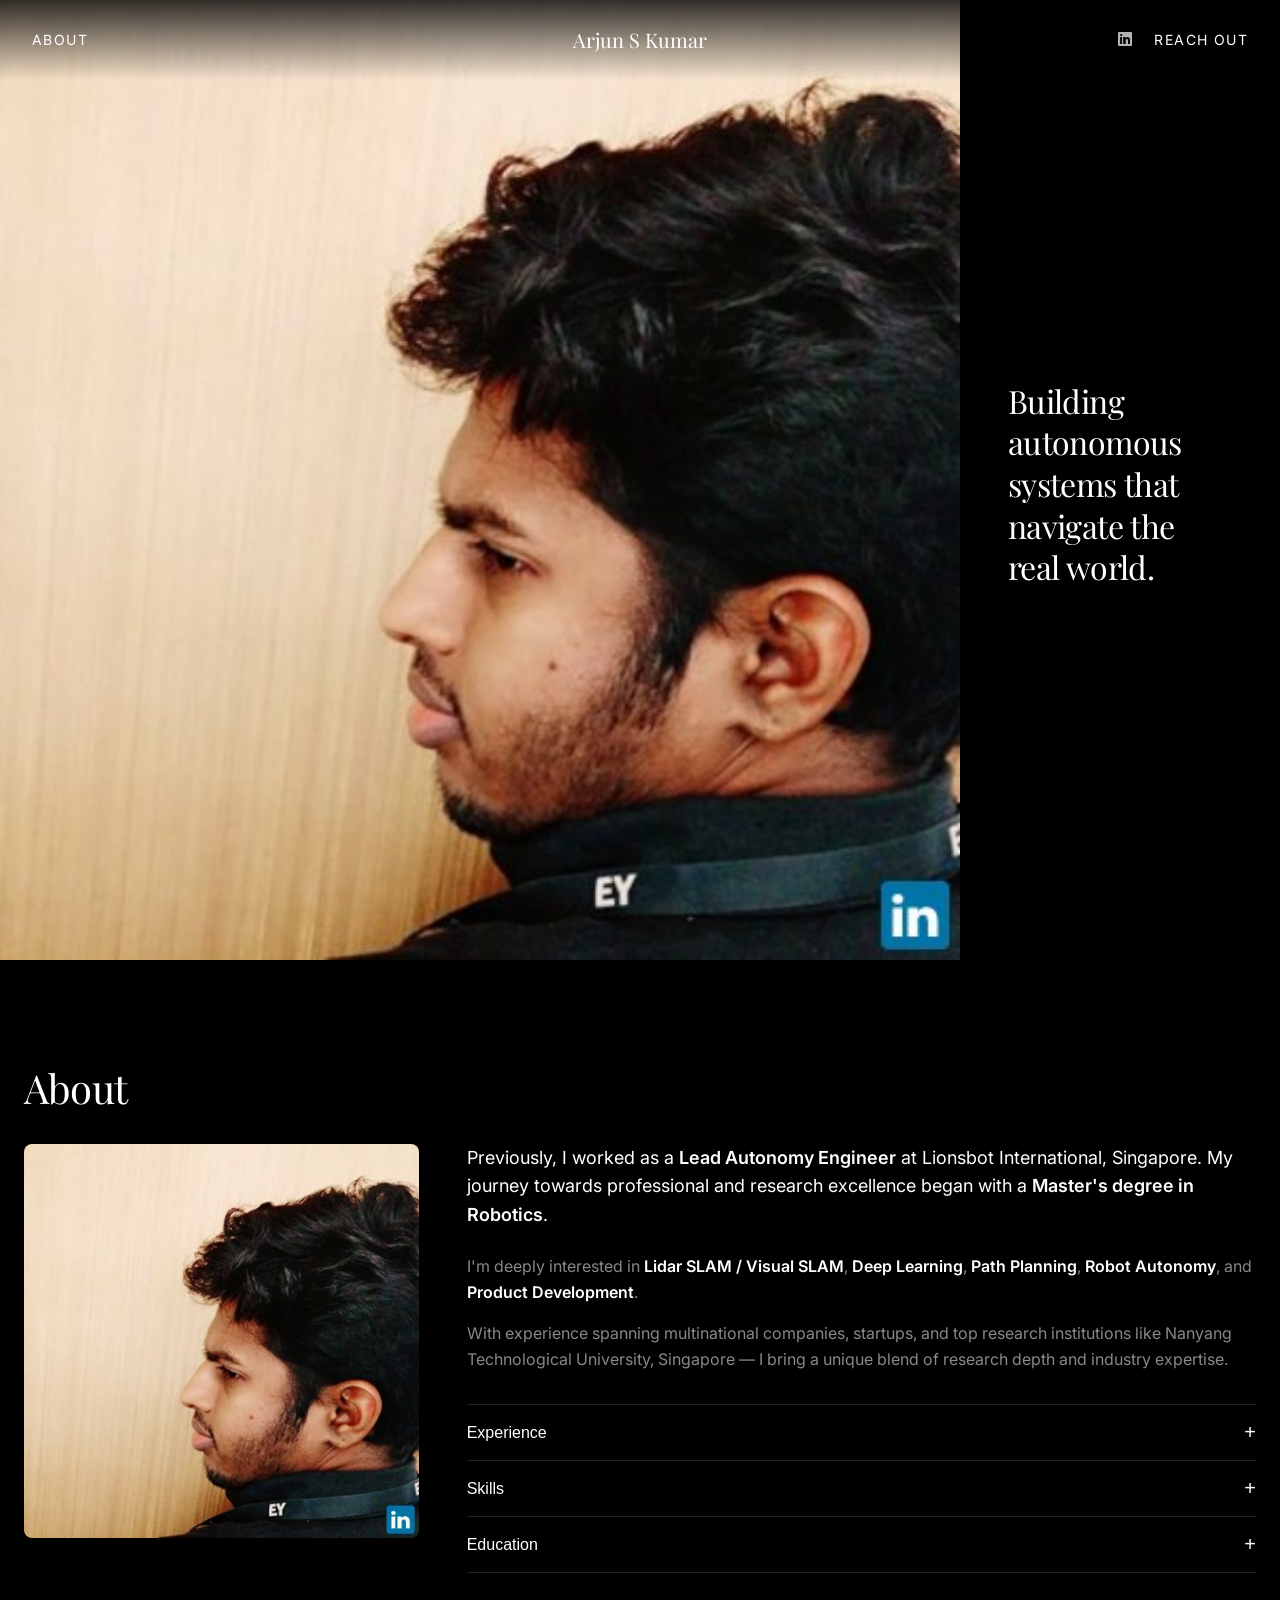
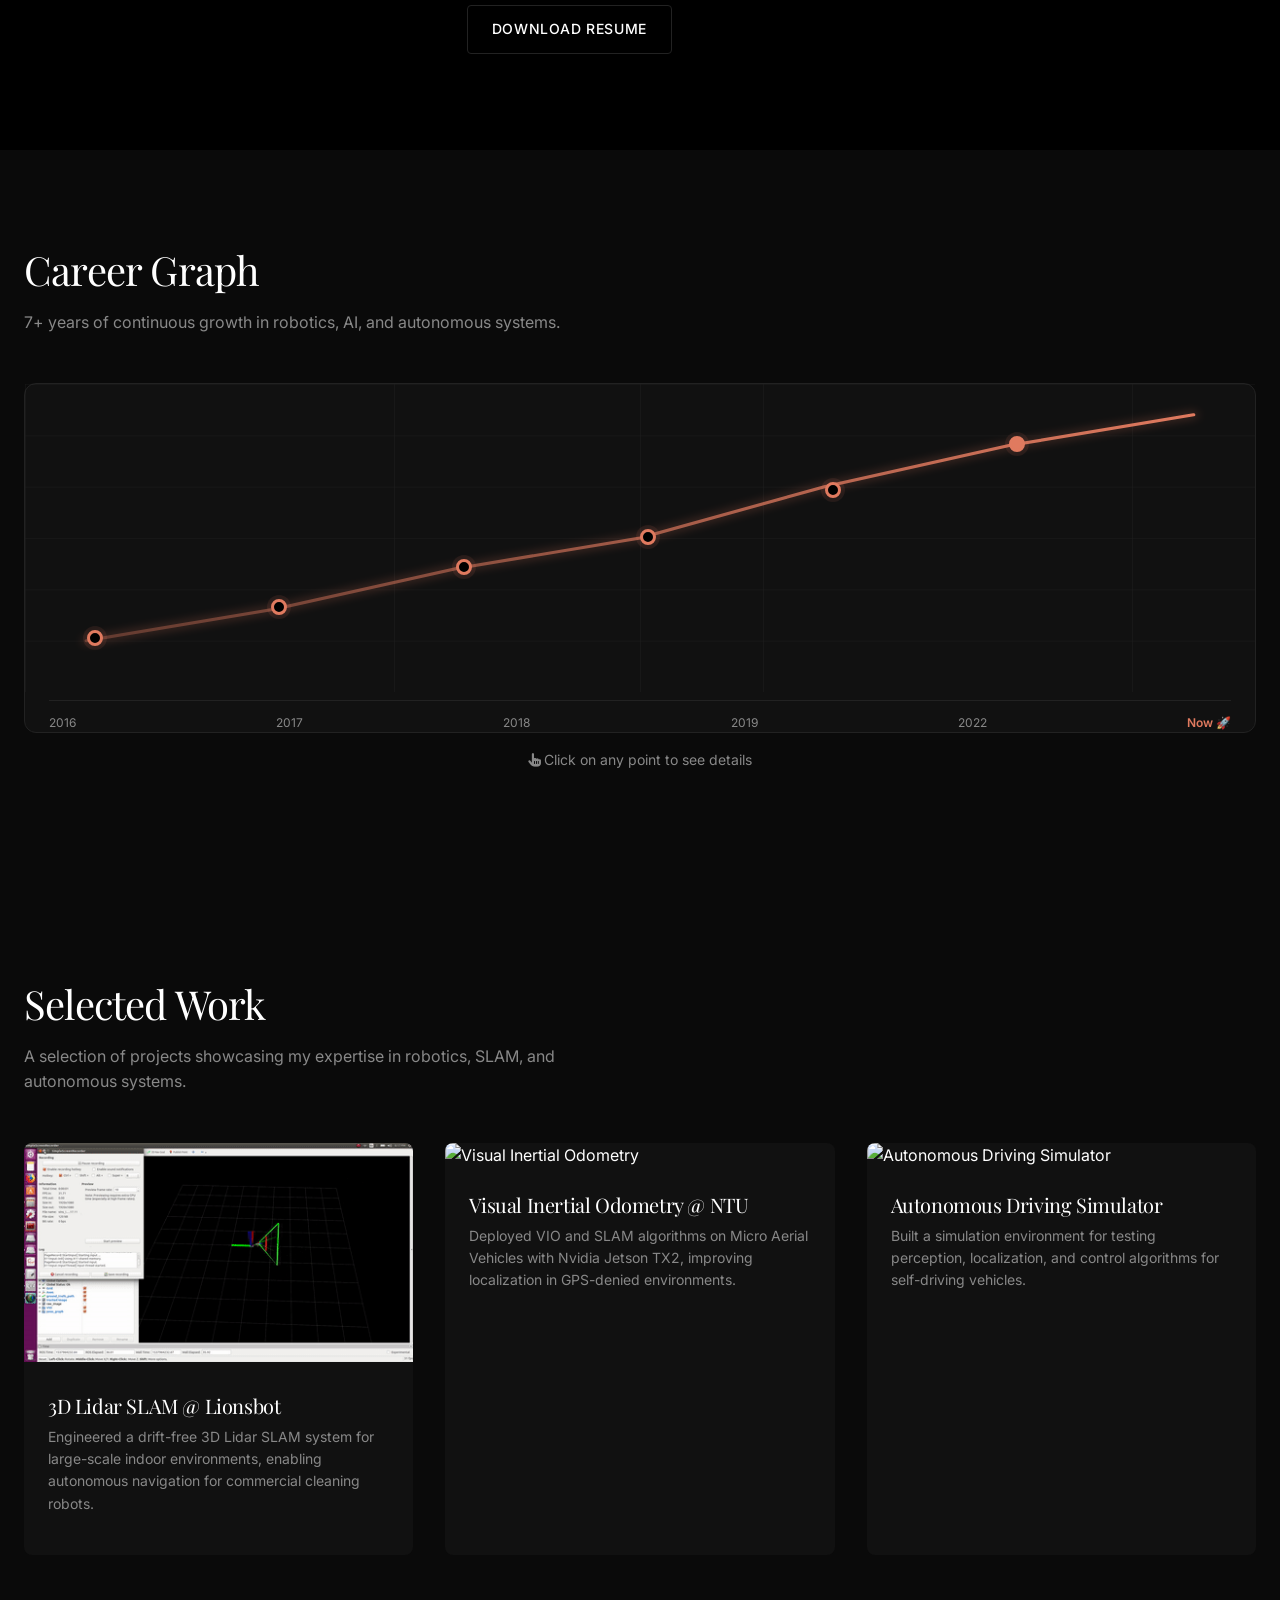
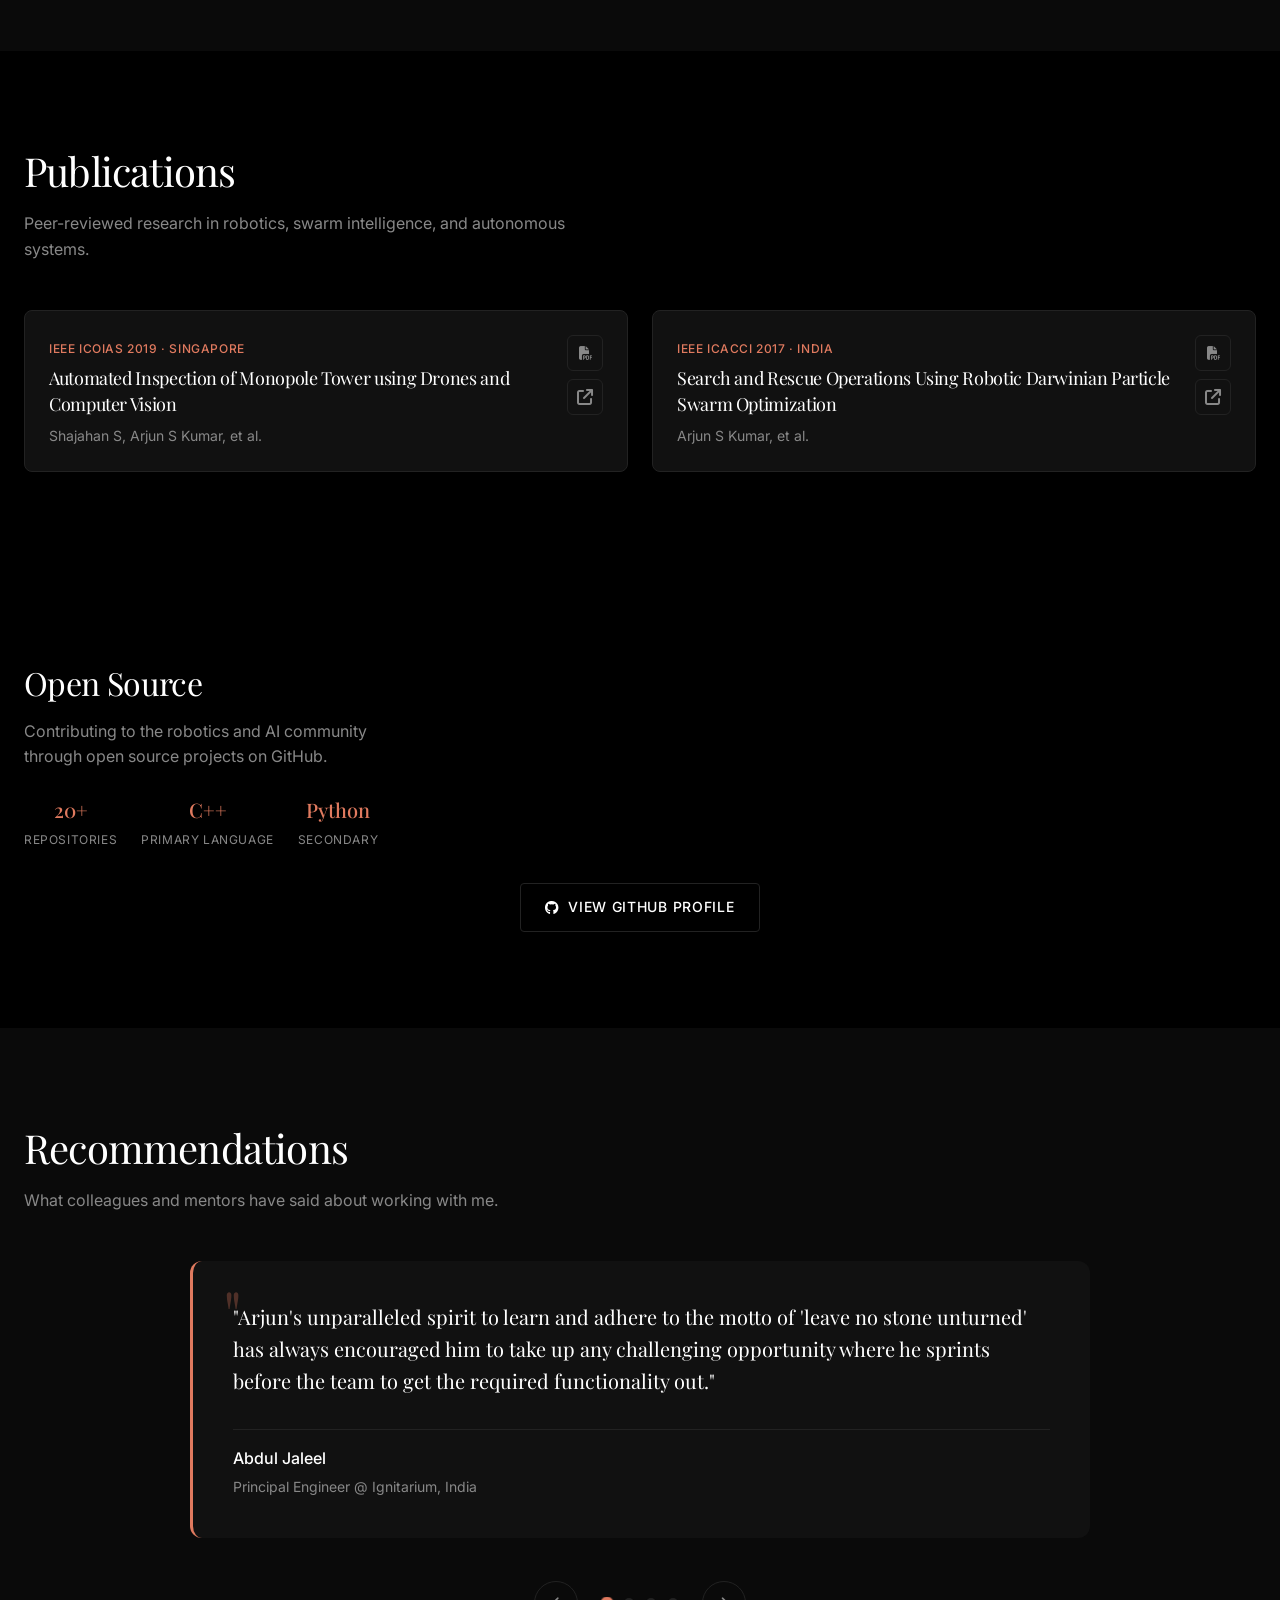
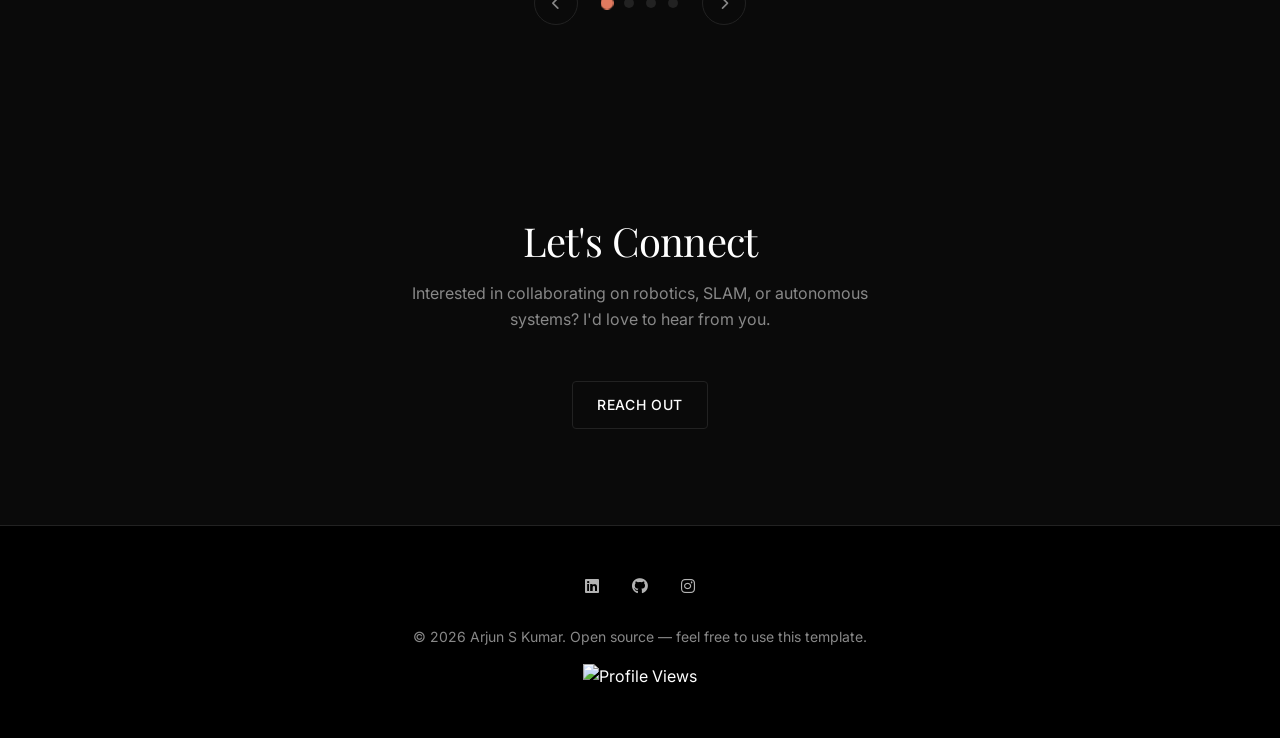
==== commit fb8378e8: "Add GitHub contribution calendar, center View Profile button, update career graph with modal" ====
--- a/index-v2.html
+++ b/index-v2.html
@@ -416,49 +416,45 @@
     <!-- GitHub Section -->
     <section id="github" class="section">
         <div class="container">
-            <h2 class="reveal">Open Source</h2>
-            <p style="margin-top: var(--space-4); max-width: 600px;" class="reveal">
-                Contributing to the robotics community through code.
-            </p>
-
-            <div class="github-wrapper reveal" style="margin-top: var(--space-12);">
-
-                <!-- Stats Row -->
-                <div class="github-stats-row">
-                    <div class="github-stat">
-                        <i class="fa-solid fa-fire"></i>
-                        <span class="github-stat__value">🔥</span>
-                        <span class="github-stat__label">Streak</span>
-                    </div>
-                    <div class="github-stat">
-                        <i class="fa-solid fa-code-commit"></i>
-                        <span class="github-stat__value">500+</span>
-                        <span class="github-stat__label">Commits</span>
-                    </div>
-                    <div class="github-stat">
-                        <i class="fa-solid fa-folder-tree"></i>
-                        <span class="github-stat__value">20+</span>
-                        <span class="github-stat__label">Repos</span>
-                    </div>
-                    <div class="github-stat">
-                        <i class="fa-solid fa-star"></i>
-                        <span class="github-stat__value">50+</span>
-                        <span class="github-stat__label">Stars</span>
-                    </div>
-                </div>
-
-                <!-- Streak Image -->
-                <div class="github-streak-wrapper" style="margin-top: var(--space-6);">
-                    <img src="https://streak-stats.demolab.com?user=arjunskumar&theme=transparent&hide_border=true&ring=E07A5F&fire=E07A5F&currStreakLabel=E07A5F&sideLabels=ffffff&currStreakNum=ffffff&sideNums=ffffff&dates=888888"
-                        alt="GitHub Streak" class="github-streak-img">
-                </div>
-
-
-                <div style="text-align: center; margin-top: var(--space-8);">
-                    <a href="https://github.com/arjunskumar" target="_blank" class="btn">
-                        <i class="fa-brands fa-github"></i> View Profile
-                    </a>
-                </div>
+            <div class="github-showcase reveal">
+                <div class="github-showcase__info">
+                    <h2>Open Source</h2>
+                    <p>Contributing to the robotics and AI community through open source projects on GitHub.</p>
+
+                    <div class="github-showcase__stats">
+                        <div class="github-mini-stat">
+                            <span class="github-mini-stat__value">20+</span>
+                            <span class="github-mini-stat__label">Repositories</span>
+                        </div>
+                        <div class="github-mini-stat">
+                            <span class="github-mini-stat__value">C++</span>
+                            <span class="github-mini-stat__label">Primary Language</span>
+                        </div>
+                        <div class="github-mini-stat">
+                            <span class="github-mini-stat__value">Python</span>
+                            <span class="github-mini-stat__label">Secondary</span>
+                        </div>
+                    </div>
+                </div>
+
+                <div class="github-showcase__visual">
+                    <!-- GitHub Contribution Calendar -->
+                    <div class="github-graphs">
+                        <!-- Calendar squares graph -->
+                        <div class="github-graph-card">
+                            <div class="github-graph-label">Contribution Calendar</div>
+                            <img src="https://ghchart.rshah.org/E07A5F/arjunskumar" alt="GitHub Contributions"
+                                style="width: 100%;" onerror="this.parentElement.style.display='none'">
+                        </div>
+                    </div>
+                </div>
+            </div>
+
+            <!-- Centered Button -->
+            <div style="text-align: center; margin-top: var(--space-8);">
+                <a href="https://github.com/arjunskumar" target="_blank" class="btn">
+                    <i class="fa-brands fa-github"></i> View GitHub Profile
+                </a>
             </div>
         </div>
     </section>
--- a/css/theme-dark.css
+++ b/css/theme-dark.css
@@ -717,9 +717,308 @@
   display: block;
 }
 
+/* GitHub Bento Layout */
+.github-header {
+  display: flex;
+  align-items: center;
+  justify-content: space-between;
+  gap: var(--space-4);
+  flex-wrap: wrap;
+}
+
+.github-header h2 {
+  margin: 0;
+}
+
+.btn--outline {
+  background: transparent;
+  border: 1px solid var(--color-accent);
+  color: var(--color-accent);
+}
+
+.btn--outline:hover {
+  background: var(--color-accent);
+  color: var(--color-bg);
+}
+
+.github-bento {
+  display: grid;
+  grid-template-columns: repeat(2, 1fr);
+  gap: var(--space-4);
+}
+
+.github-bento__item {
+  background: var(--color-bg-card);
+  border: 1px solid var(--color-border);
+  border-radius: 12px;
+  padding: var(--space-4);
+  transition: all 0.3s ease;
+  overflow: hidden;
+}
+
+.github-bento__item:hover {
+  border-color: var(--color-accent);
+  transform: translateY(-2px);
+}
+
+.github-bento__item--wide {
+  grid-column: span 2;
+}
+
+.github-bento__item img {
+  width: 100%;
+  height: auto;
+  display: block;
+}
+
+.github-bento__label {
+  font-size: var(--text-xs);
+  font-weight: 600;
+  color: var(--color-accent);
+  text-transform: uppercase;
+  letter-spacing: 0.05em;
+  margin-bottom: var(--space-2);
+}
+
+@media (max-width: 768px) {
+  .github-header {
+    flex-direction: column;
+    text-align: center;
+  }
+
+  .github-bento {
+    grid-template-columns: 1fr;
+  }
+
+  .github-bento__item--wide {
+    grid-column: span 1;
+  }
+}
+
+/* GitHub Showcase (Static) */
+.github-showcase {
+  display: grid;
+  grid-template-columns: 1fr 1fr;
+  gap: var(--space-12);
+  align-items: center;
+}
+
+.github-showcase__info h2 {
+  font-size: var(--text-3xl);
+  margin-bottom: var(--space-4);
+}
+
+.github-showcase__info p {
+  color: var(--color-text-muted);
+  max-width: 400px;
+}
+
+.github-showcase__stats {
+  display: flex;
+  gap: var(--space-6);
+  margin-top: var(--space-6);
+}
+
+.github-mini-stat {
+  text-align: center;
+}
+
+.github-mini-stat__value {
+  font-family: var(--font-heading);
+  font-size: var(--text-xl);
+  font-weight: 500;
+  color: var(--color-accent);
+  display: block;
+}
+
+.github-mini-stat__label {
+  font-size: var(--text-xs);
+  color: var(--color-text-muted);
+  text-transform: uppercase;
+  letter-spacing: 0.05em;
+}
+
+.github-showcase__visual {
+  display: flex;
+  align-items: center;
+  justify-content: center;
+}
+
+.github-activity-wrapper {
+  width: 100%;
+  background: var(--color-bg-card);
+  border: 1px solid var(--color-border);
+  border-radius: 12px;
+  overflow: hidden;
+}
+
+.github-activity-graph {
+  width: 100%;
+  height: auto;
+  display: block;
+}
+
+.github-fallback {
+  padding: var(--space-8);
+  text-align: center;
+}
+
+.github-fallback p {
+  color: var(--color-text-muted);
+  margin-bottom: var(--space-4);
+}
+
+.github-graphs {
+  display: flex;
+  flex-direction: column;
+  gap: var(--space-4);
+  width: 100%;
+}
+
+.github-graph-card {
+  background: var(--color-bg-card);
+  border: 1px solid var(--color-border);
+  border-radius: 12px;
+  padding: var(--space-4);
+  overflow: hidden;
+}
+
+.github-graph-label {
+  font-size: var(--text-xs);
+  font-weight: 600;
+  color: var(--color-accent);
+  text-transform: uppercase;
+  letter-spacing: 0.05em;
+  margin-bottom: var(--space-3);
+}
+
+
+.github-topics {
+  display: flex;
+  flex-wrap: wrap;
+  gap: var(--space-3);
+  justify-content: center;
+}
+
+.github-topic {
+  display: inline-block;
+  padding: var(--space-2) var(--space-4);
+  background: var(--color-bg-card);
+  border: 1px solid var(--color-border);
+  border-radius: 20px;
+  font-size: var(--text-sm);
+  color: var(--color-text);
+  transition: all 0.3s ease;
+}
+
+.github-topic:hover {
+  border-color: var(--color-accent);
+  color: var(--color-accent);
+  transform: translateY(-2px);
+}
+
+@media (max-width: 768px) {
+  .github-showcase {
+    grid-template-columns: 1fr;
+    text-align: center;
+  }
+
+  .github-showcase__info p {
+    max-width: 100%;
+  }
+
+  .github-showcase__stats {
+    justify-content: center;
+  }
+}
+
+/* Contribution Graph (Static CSS) */
+.contrib-graph {
+  background: var(--color-bg-card);
+  border: 1px solid var(--color-border);
+  border-radius: 12px;
+  padding: var(--space-5);
+  width: 100%;
+  max-width: 500px;
+}
+
+.contrib-graph__label {
+  font-size: var(--text-xs);
+  font-weight: 600;
+  color: var(--color-text-muted);
+  text-transform: uppercase;
+  letter-spacing: 0.05em;
+  margin-bottom: var(--space-3);
+}
+
+.contrib-graph__grid {
+  display: flex;
+  flex-direction: column;
+  gap: 3px;
+}
+
+.contrib-row {
+  display: flex;
+  gap: 3px;
+}
+
+.c {
+  width: 14px;
+  height: 14px;
+  border-radius: 2px;
+  display: inline-block;
+}
+
+.c0 {
+  background: rgba(224, 122, 95, 0.1);
+}
+
+.c1 {
+  background: rgba(224, 122, 95, 0.3);
+}
+
+.c2 {
+  background: rgba(224, 122, 95, 0.5);
+}
+
+.c3 {
+  background: rgba(224, 122, 95, 0.7);
+}
+
+.c4 {
+  background: rgba(224, 122, 95, 1);
+}
+
+.contrib-graph__legend {
+  display: flex;
+  align-items: center;
+  gap: var(--space-2);
+  justify-content: flex-end;
+  margin-top: var(--space-3);
+  font-size: var(--text-xs);
+  color: var(--color-text-muted);
+}
+
+.contrib-graph__legend .c {
+  width: 10px;
+  height: 10px;
+}
+
+@media (max-width: 768px) {
+  .contrib-graph {
+    max-width: 100%;
+  }
+
+  .c {
+    width: 10px;
+    height: 10px;
+  }
+}
+
+
 .github-stats-row {
   display: grid;
-  grid-template-columns: repeat(4, 1fr);
+  grid-template-columns: repeat(3, 1fr);
   gap: var(--space-4);
   margin-top: var(--space-6);
 }
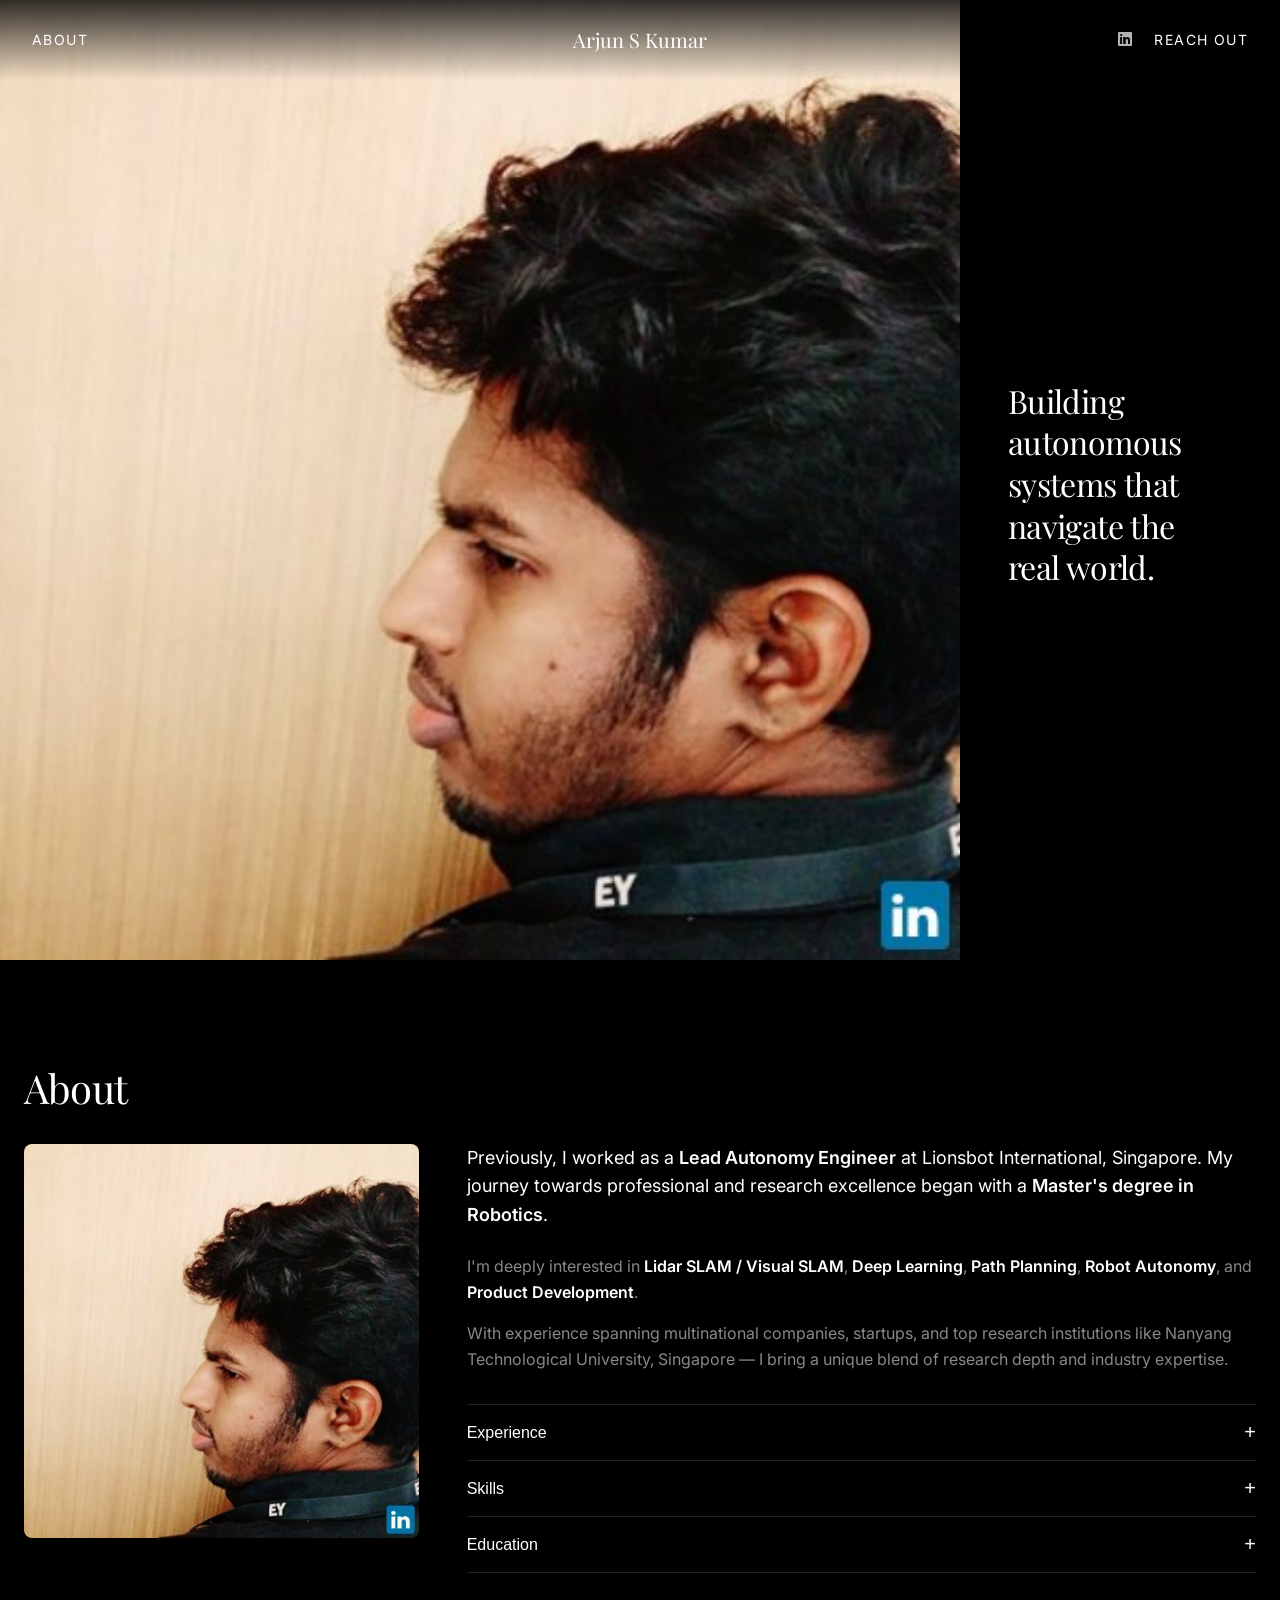
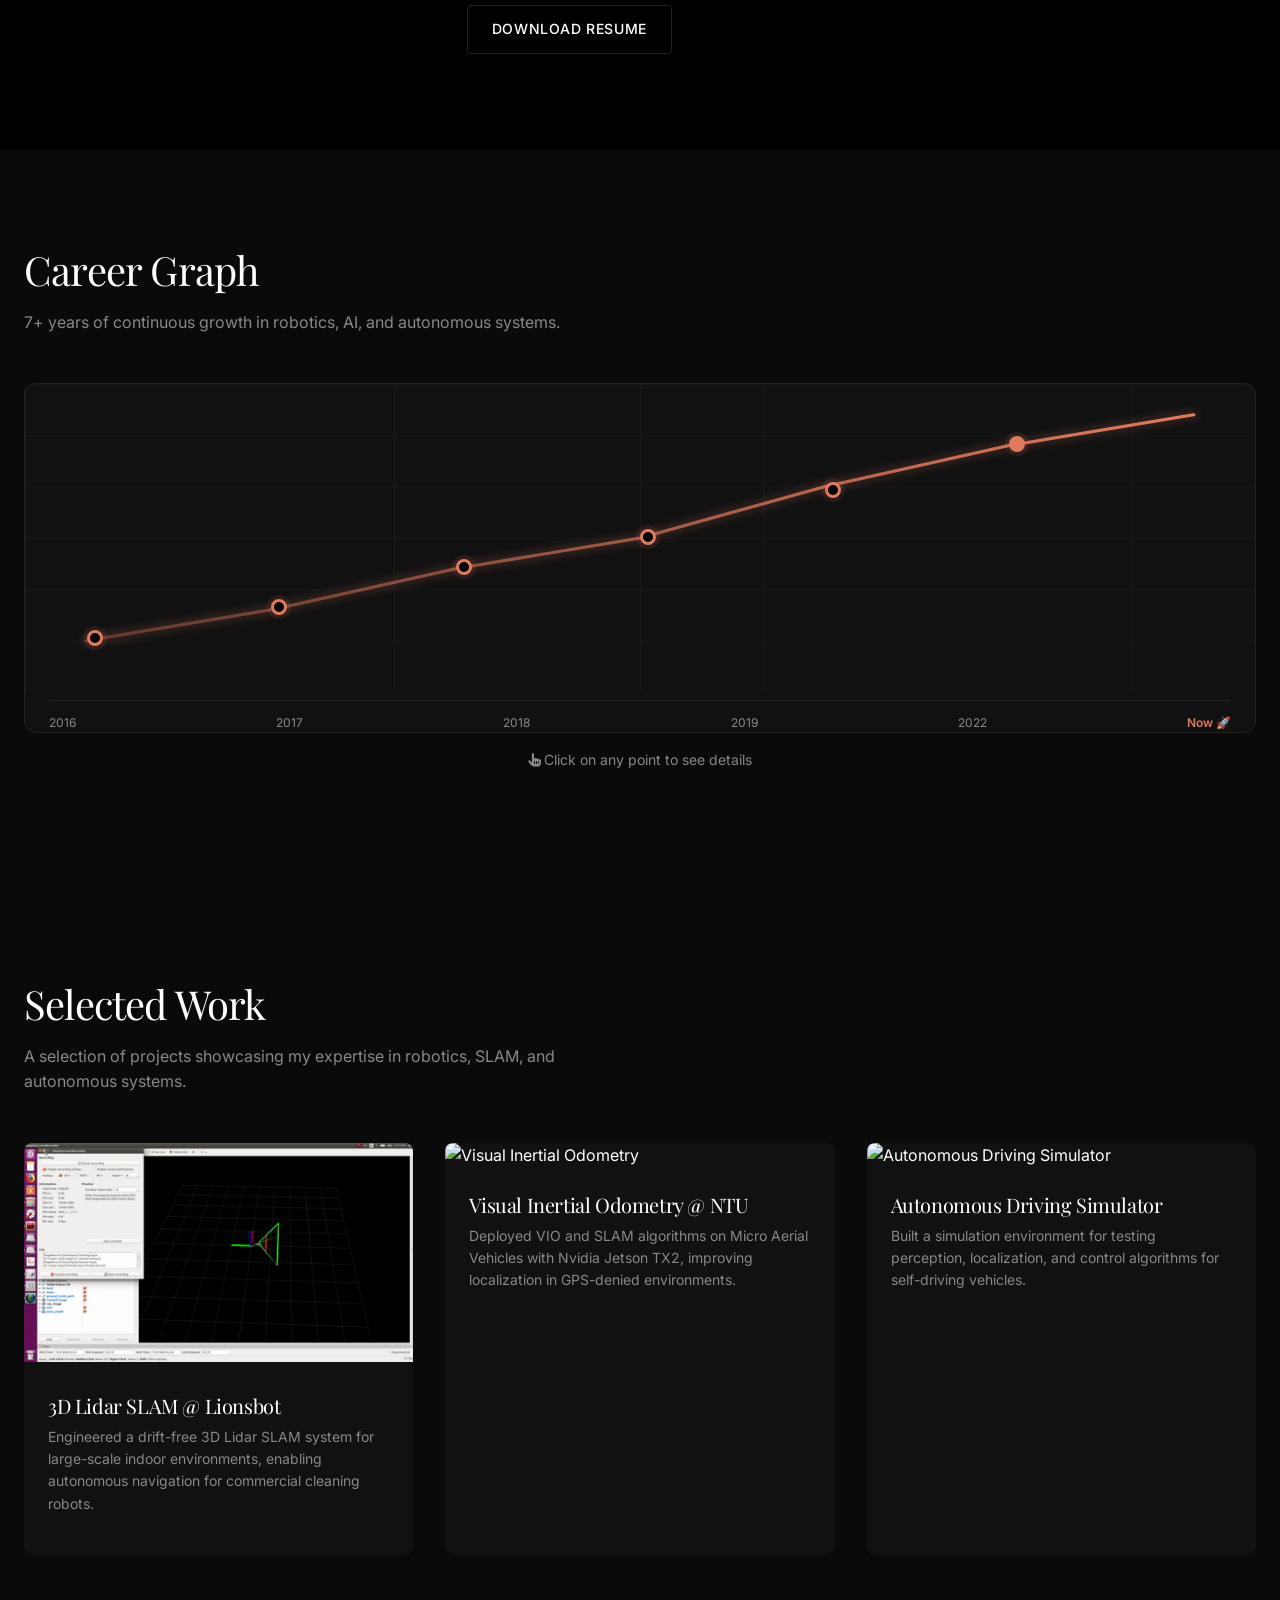
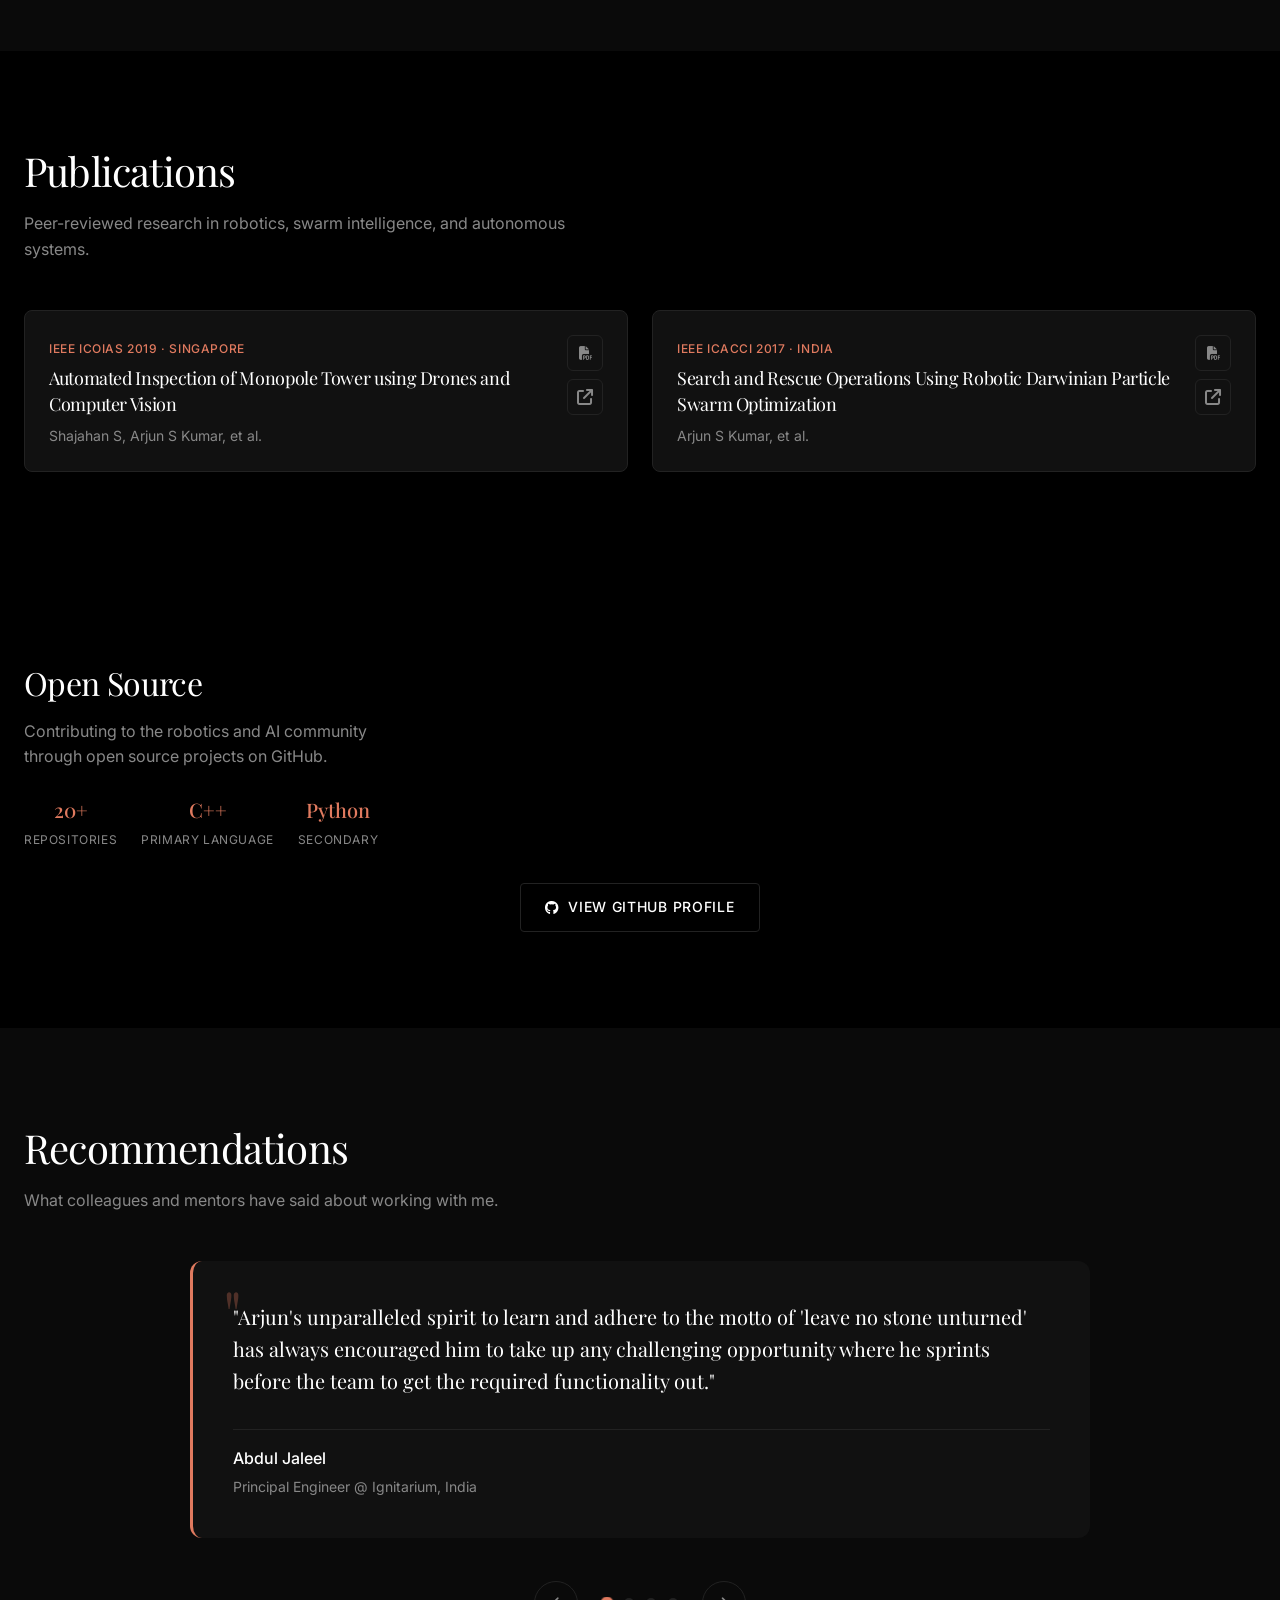
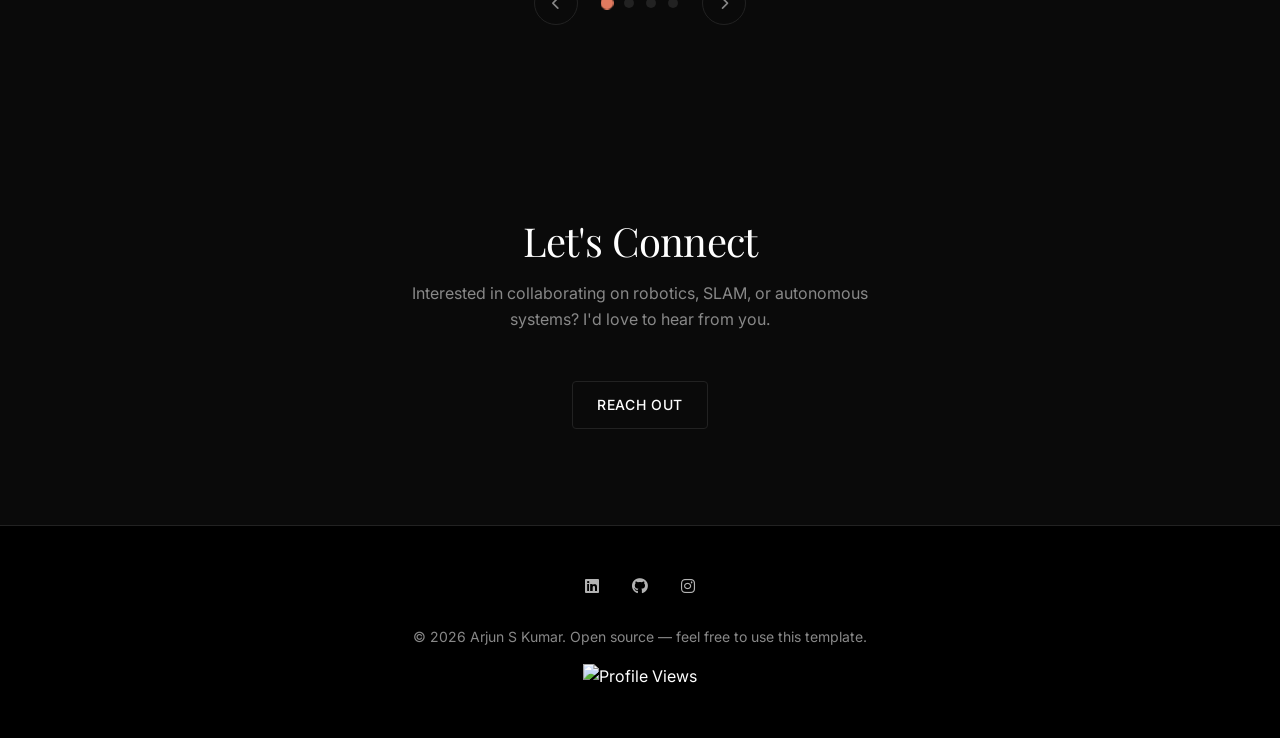
==== commit 459a84fc: "Optimize website for SEO, performance, and LLM discoverability" ====
--- a/index-v2.html
+++ b/index-v2.html
@@ -4,15 +4,89 @@
 <head>
     <meta charset="UTF-8">
     <meta name="viewport" content="width=device-width, initial-scale=1.0">
+
+    <!-- Primary Meta Tags -->
+    <title>Arjun S Kumar | Robotics & Deep Learning Engineer | SLAM Expert</title>
+    <meta name="title" content="Arjun S Kumar | Robotics & Deep Learning Engineer | SLAM Expert">
     <meta name="description"
-        content="Arjun S Kumar — Robotics & Deep Learning Engineer specializing in Lidar SLAM, Visual SLAM, and autonomous systems.">
-    <meta name="keywords" content="robotics, SLAM, deep learning, autonomous systems, Arjun S Kumar">
+        content="Lead Autonomy Engineer specializing in 3D Lidar SLAM, Visual SLAM, ROS2, and autonomous robotic systems. 7+ years building intelligent robots at Lionsbot, NTU Singapore, and more.">
+    <meta name="keywords"
+        content="Arjun S Kumar, robotics engineer, SLAM, Lidar SLAM, Visual SLAM, ROS, ROS2, autonomous systems, deep learning, computer vision, robotics, Singapore, Lionsbot, path planning, localization, mapping">
     <meta name="author" content="Arjun S Kumar">
-
-    <title>Arjun S Kumar | Robotics & Deep Learning</title>
+    <meta name="robots" content="index, follow">
+    <link rel="canonical" href="https://arjunskumar.github.io/">
+
+    <!-- Theme Color -->
+    <meta name="theme-color" content="#0d0d0d">
+    <meta name="msapplication-TileColor" content="#0d0d0d">
+
+    <!-- Open Graph / Facebook -->
+    <meta property="og:type" content="website">
+    <meta property="og:url" content="https://arjunskumar.github.io/">
+    <meta property="og:title" content="Arjun S Kumar | Robotics & Deep Learning Engineer">
+    <meta property="og:description"
+        content="Lead Autonomy Engineer specializing in 3D Lidar SLAM, Visual SLAM, and autonomous robotic systems. 7+ years of experience.">
+    <meta property="og:image" content="https://arjunskumar.github.io/images/arjun.jpeg">
+    <meta property="og:locale" content="en_US">
+    <meta property="og:site_name" content="Arjun S Kumar Portfolio">
+
+    <!-- Twitter -->
+    <meta name="twitter:card" content="summary_large_image">
+    <meta name="twitter:url" content="https://arjunskumar.github.io/">
+    <meta name="twitter:title" content="Arjun S Kumar | Robotics & Deep Learning Engineer">
+    <meta name="twitter:description"
+        content="Lead Autonomy Engineer specializing in 3D Lidar SLAM, Visual SLAM, and autonomous robotic systems.">
+    <meta name="twitter:image" content="https://arjunskumar.github.io/images/arjun.jpeg">
+
+    <!-- JSON-LD Structured Data for LLMs and Search Engines -->
+    <script type="application/ld+json">
+    {
+        "@context": "https://schema.org",
+        "@type": "Person",
+        "name": "Arjun S Kumar",
+        "url": "https://arjunskumar.github.io",
+        "image": "https://arjunskumar.github.io/images/arjun.jpeg",
+        "jobTitle": "Lead Autonomy Engineer",
+        "worksFor": {
+            "@type": "Organization",
+            "name": "Lionsbot International"
+        },
+        "description": "Robotics and Deep Learning Engineer specializing in 3D Lidar SLAM, Visual SLAM, ROS2, and autonomous systems with 7+ years of experience.",
+        "email": "arjunskumar22@gmail.com",
+        "sameAs": [
+            "https://linkedin.com/in/arjunskumar",
+            "https://github.com/arjunskumar"
+        ],
+        "knowsAbout": [
+            "Lidar SLAM",
+            "Visual SLAM",
+            "ROS",
+            "ROS2",
+            "Deep Learning",
+            "Computer Vision",
+            "Path Planning",
+            "Robot Localization",
+            "Autonomous Navigation",
+            "C++",
+            "Python",
+            "TensorFlow",
+            "PyTorch"
+        ],
+        "alumniOf": {
+            "@type": "EducationalOrganization",
+            "name": "Nanyang Technological University"
+        },
+        "nationality": "Indian"
+    }
+    </script>
 
     <!-- Favicon -->
     <link rel="icon" type="image/png" href="logo.png">
+    <link rel="apple-touch-icon" href="logo.png">
+
+    <!-- Preload Critical Assets -->
+    <link rel="preload" href="css/theme-dark.css" as="style">
+    <link rel="preload" href="images/arjun.jpeg" as="image">
 
     <!-- Fonts -->
     <link rel="preconnect" href="https://fonts.googleapis.com">
@@ -38,6 +112,7 @@
     </script>
 </head>
 
+
 <body>
 
     <!-- Navigation -->
@@ -55,7 +130,8 @@
     <!-- Hero Section -->
     <section class="hero section--hero">
         <div class="hero__media">
-            <img src="images/arjun.jpeg" alt="Robotics Engineer at work" class="hero__image">
+            <img src="images/arjun.jpeg" alt="Arjun S Kumar - Robotics & Deep Learning Engineer" class="hero__image"
+                loading="eager" width="800" height="1000">
         </div>
         <div class="hero__panel">
             <h1 class="hero__tagline animate-fade-in-up">
@@ -273,7 +349,7 @@
     <div id="job-modal" class="modal">
         <div class="modal__backdrop"></div>
         <div class="modal__content">
-            <button class="modal__close" aria-label="Close">&times;</button>
+            <button class="modal__close" aria-label="Close job details modal">&times;</button>
             <div class="modal__header">
                 <span class="modal__year" id="job-year"></span>
                 <h3 class="modal__title" id="job-title"></h3>
@@ -298,8 +374,9 @@
                 style="display: grid; grid-template-columns: repeat(auto-fit, minmax(350px, 1fr)); gap: var(--space-8); margin-top: var(--space-12);">
 
                 <!-- Project Card 1 -->
-                <a href="projects/lionsbot-slam.html" class="card" style="text-decoration: none;">
-                    <img src="images/projects/vio_1.gif" alt="3D Lidar SLAM" class="card__image">
+                <a href="projects/lionsbot-slam.html" class="card" style="text-decoration: none;"
+                    aria-label="View project details for 3D Lidar SLAM at Lionsbot">
+                    <img src="images/projects/vio_1.gif" alt="3D Lidar SLAM" class="card__image" loading="lazy">
                     <div class="card__content">
                         <h3 class="card__title">3D Lidar SLAM @ Lionsbot</h3>
                         <p class="card__desc">
@@ -310,8 +387,10 @@
                 </a>
 
                 <!-- Project Card 2 -->
-                <a href="projects/vio-ntu.html" class="card" style="text-decoration: none;">
-                    <img src="images/projects/ntu_drone.gif" alt="Visual Inertial Odometry" class="card__image">
+                <a href="projects/vio-ntu.html" class="card" style="text-decoration: none;"
+                    aria-label="View project details for Visual Inertial Odometry at NTU">
+                    <img src="images/projects/ntu_drone.gif" alt="Visual Inertial Odometry" class="card__image"
+                        loading="lazy">
                     <div class="card__content">
                         <h3 class="card__title">Visual Inertial Odometry @ NTU</h3>
                         <p class="card__desc">
@@ -322,8 +401,10 @@
                 </a>
 
                 <!-- Project Card 3 -->
-                <a href="projects/autonomous-driving.html" class="card" style="text-decoration: none;">
-                    <img src="images/projects/carla_g29.gif" alt="Autonomous Driving Simulator" class="card__image">
+                <a href="projects/autonomous-driving.html" class="card" style="text-decoration: none;"
+                    aria-label="View project details for Autonomous Driving Simulator">
+                    <img src="images/projects/carla_g29.gif" alt="Autonomous Driving Simulator" class="card__image"
+                        loading="lazy">
                     <div class="card__content">
                         <h3 class="card__title">Autonomous Driving Simulator</h3>
                         <p class="card__desc">
@@ -358,11 +439,13 @@
                         <p class="publication-card__authors">Shajahan S, Arjun S Kumar, et al.</p>
                     </div>
                     <div class="publication-card__actions">
-                        <button class="publication-card__btn view-pdf" title="View PDF">
+                        <button class="publication-card__btn view-pdf" title="View PDF"
+                            aria-label="View PDF of publication">
                             <i class="fa-solid fa-file-pdf"></i>
                         </button>
                         <a href="https://ieeexplore.ieee.org/document/8782477" target="_blank"
-                            class="publication-card__btn" title="View on IEEE">
+                            class="publication-card__btn" title="View on IEEE"
+                            aria-label="View publication on IEEE Xplore">
                             <i class="fa-solid fa-arrow-up-right-from-square"></i>
                         </a>
                     </div>
@@ -378,11 +461,13 @@
                         <p class="publication-card__authors">Arjun S Kumar, et al.</p>
                     </div>
                     <div class="publication-card__actions">
-                        <button class="publication-card__btn view-pdf" title="View PDF">
+                        <button class="publication-card__btn view-pdf" title="View PDF"
+                            aria-label="View PDF of publication">
                             <i class="fa-solid fa-file-pdf"></i>
                         </button>
                         <a href="https://ieeexplore.ieee.org/document/8126112" target="_blank"
-                            class="publication-card__btn" title="View on IEEE">
+                            class="publication-card__btn" title="View on IEEE"
+                            aria-label="View publication on IEEE Xplore">
                             <i class="fa-solid fa-arrow-up-right-from-square"></i>
                         </a>
                     </div>
@@ -399,10 +484,11 @@
             <div class="pdf-modal__header">
                 <h3 class="pdf-modal__title"></h3>
                 <div class="pdf-modal__actions">
-                    <a id="pdf-modal-ieee" href="#" target="_blank" class="btn" style="font-size: var(--text-xs);">
+                    <a id="pdf-modal-ieee" href="#" target="_blank" class="btn" style="font-size: var(--text-xs);"
+                        aria-label="View publication on IEEE Xplore">
                         View on IEEE <i class="fa-solid fa-arrow-up-right-from-square"></i>
                     </a>
-                    <button class="pdf-modal__close" aria-label="Close modal">
+                    <button class="pdf-modal__close" aria-label="Close PDF modal">
                         <i class="fa-solid fa-xmark"></i>
                     </button>
                 </div>
@@ -444,7 +530,7 @@
                         <div class="github-graph-card">
                             <div class="github-graph-label">Contribution Calendar</div>
                             <img src="https://ghchart.rshah.org/E07A5F/arjunskumar" alt="GitHub Contributions"
-                                style="width: 100%;" onerror="this.parentElement.style.display='none'">
+                                style="width: 100%;" onerror="this.parentElement.style.display='none'" loading="lazy">
                         </div>
                     </div>
                 </div>
@@ -452,7 +538,8 @@
 
             <!-- Centered Button -->
             <div style="text-align: center; margin-top: var(--space-8);">
-                <a href="https://github.com/arjunskumar" target="_blank" class="btn">
+                <a href="https://github.com/arjunskumar" target="_blank" class="btn"
+                    aria-label="Visit my GitHub profile">
                     <i class="fa-brands fa-github"></i> View GitHub Profile
                 </a>
             </div>
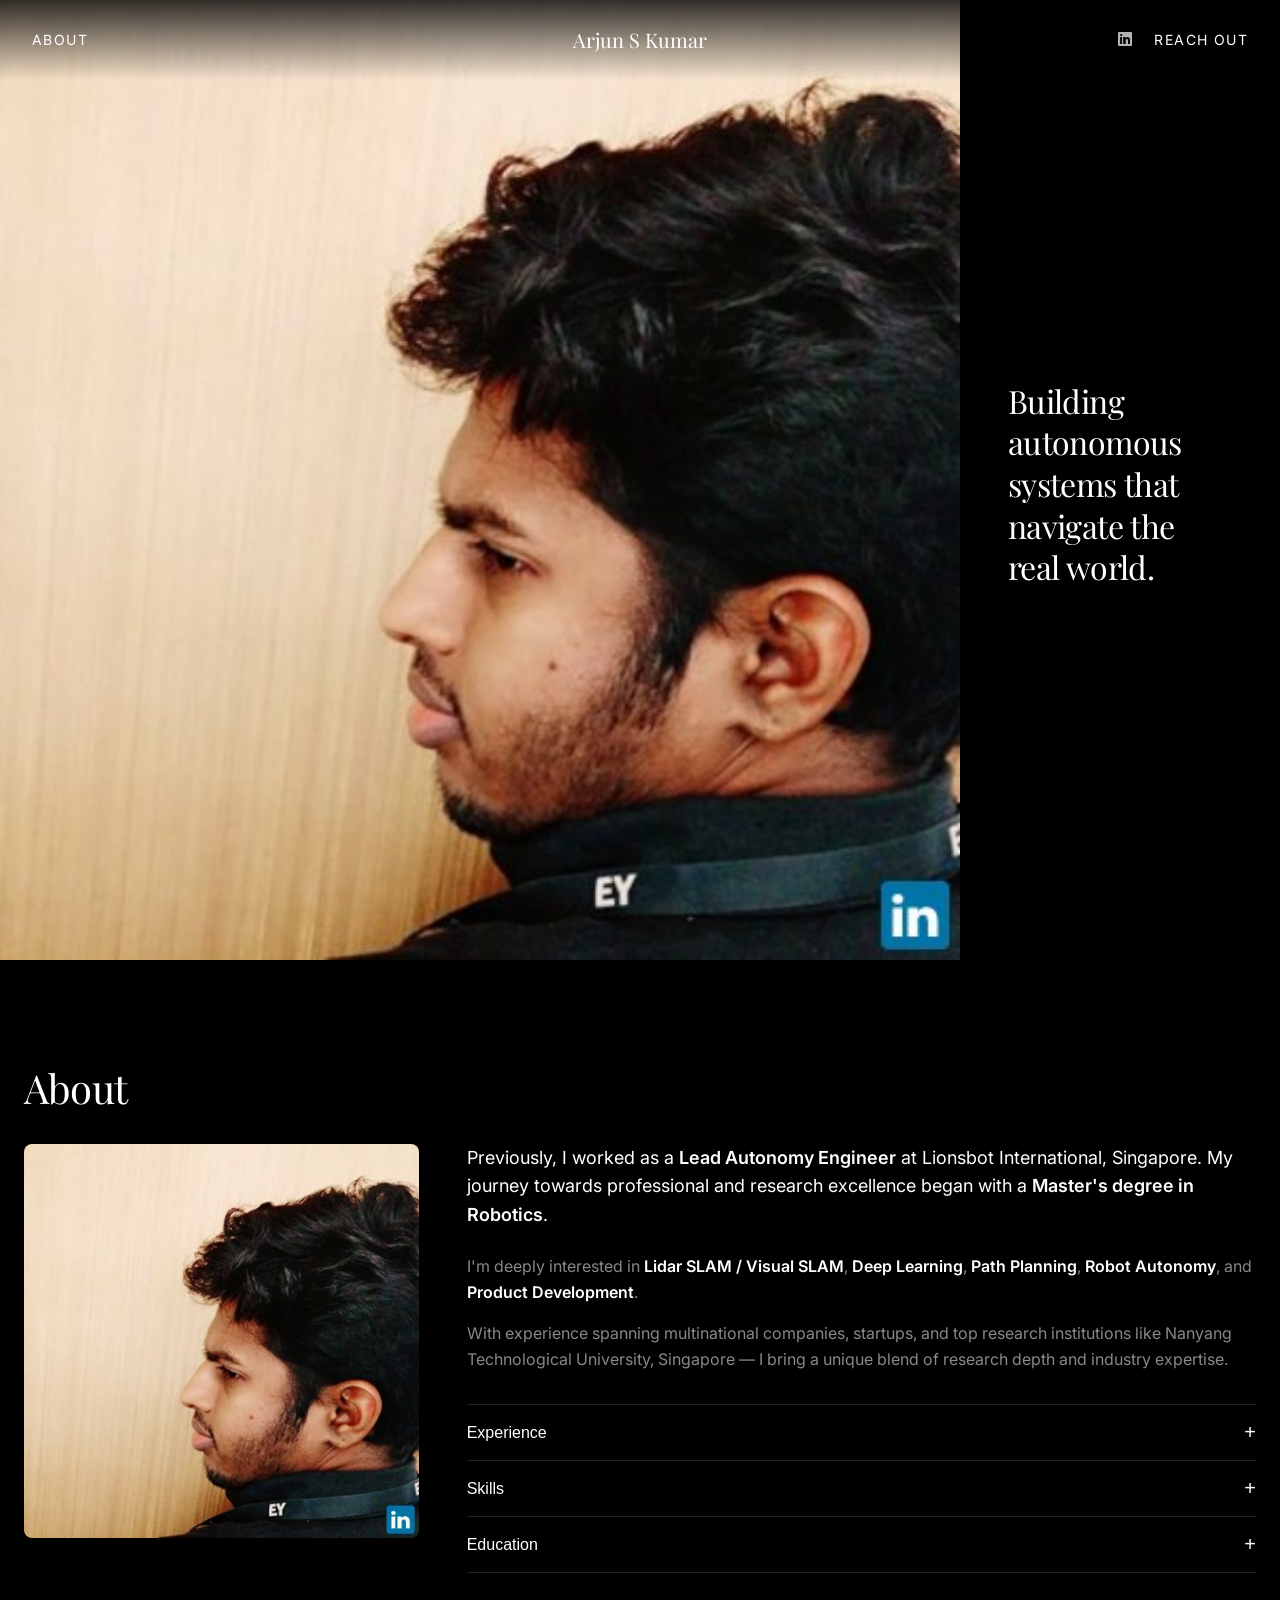
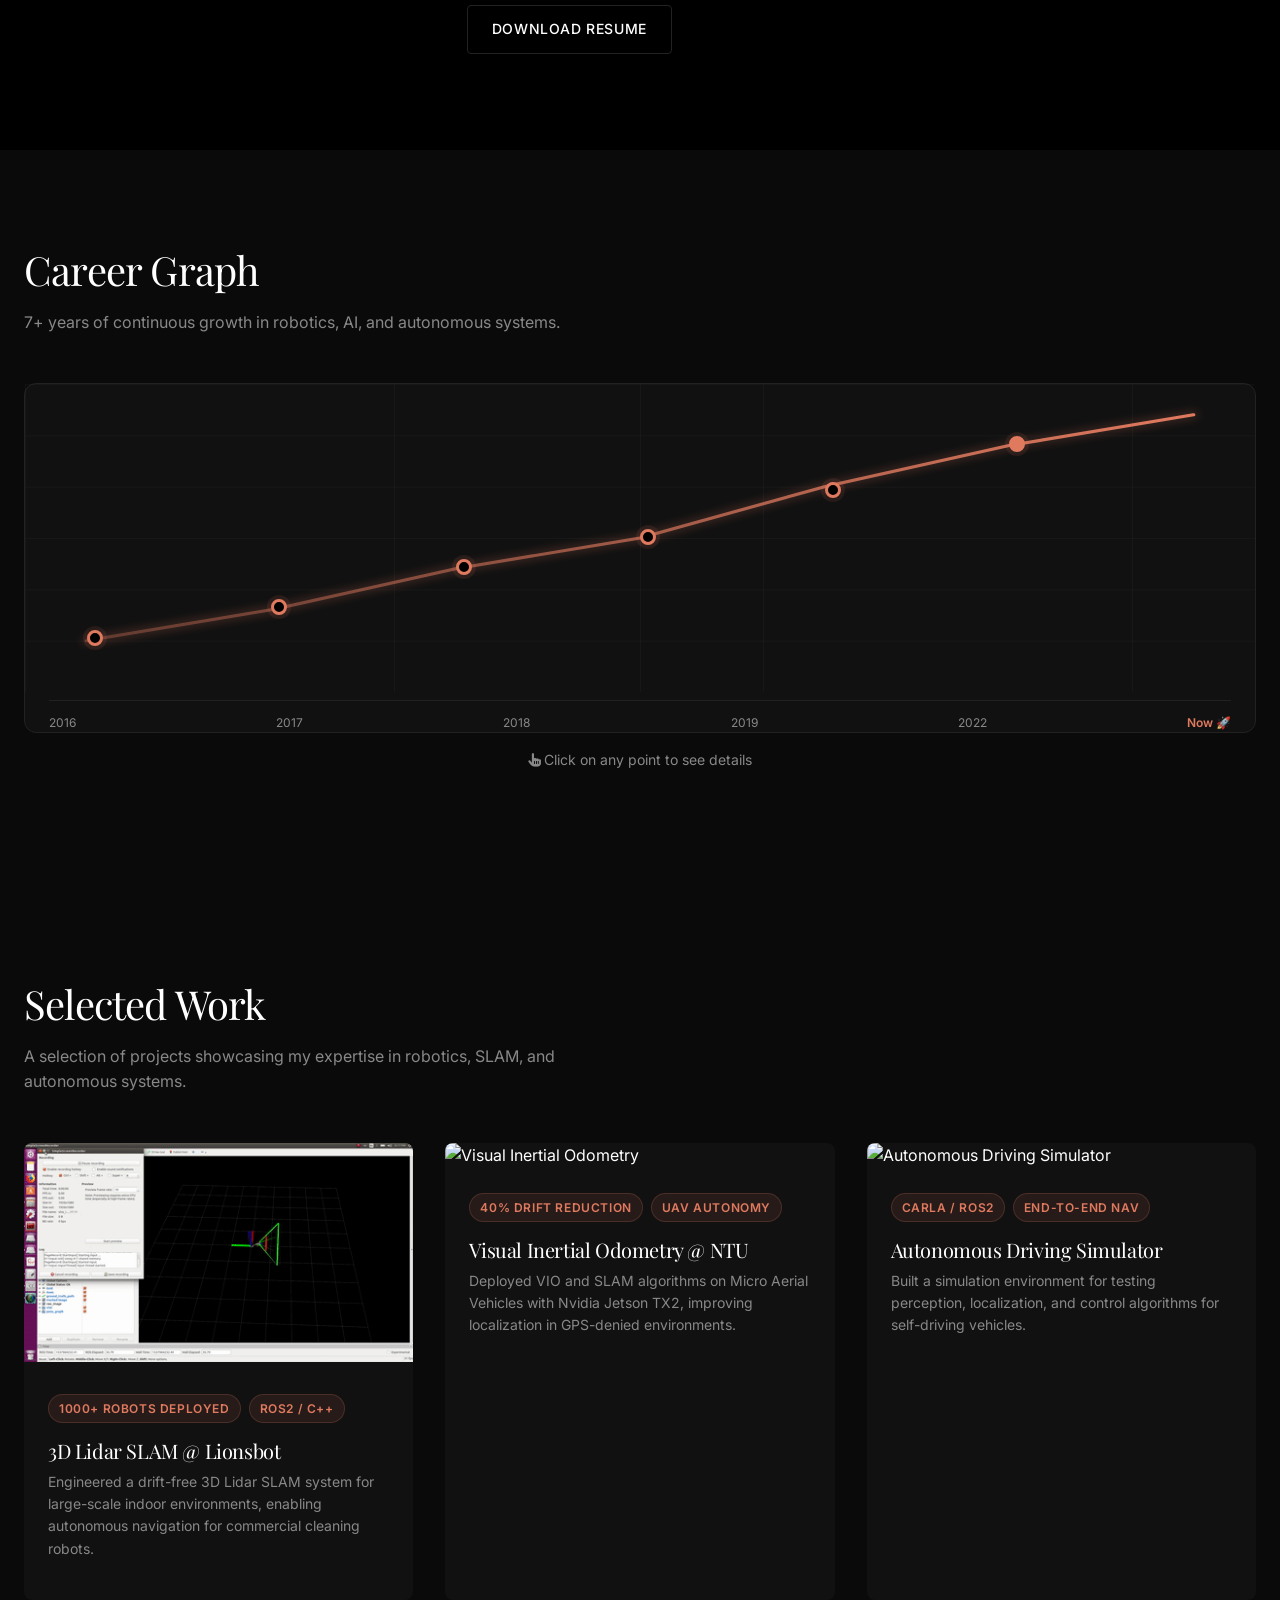
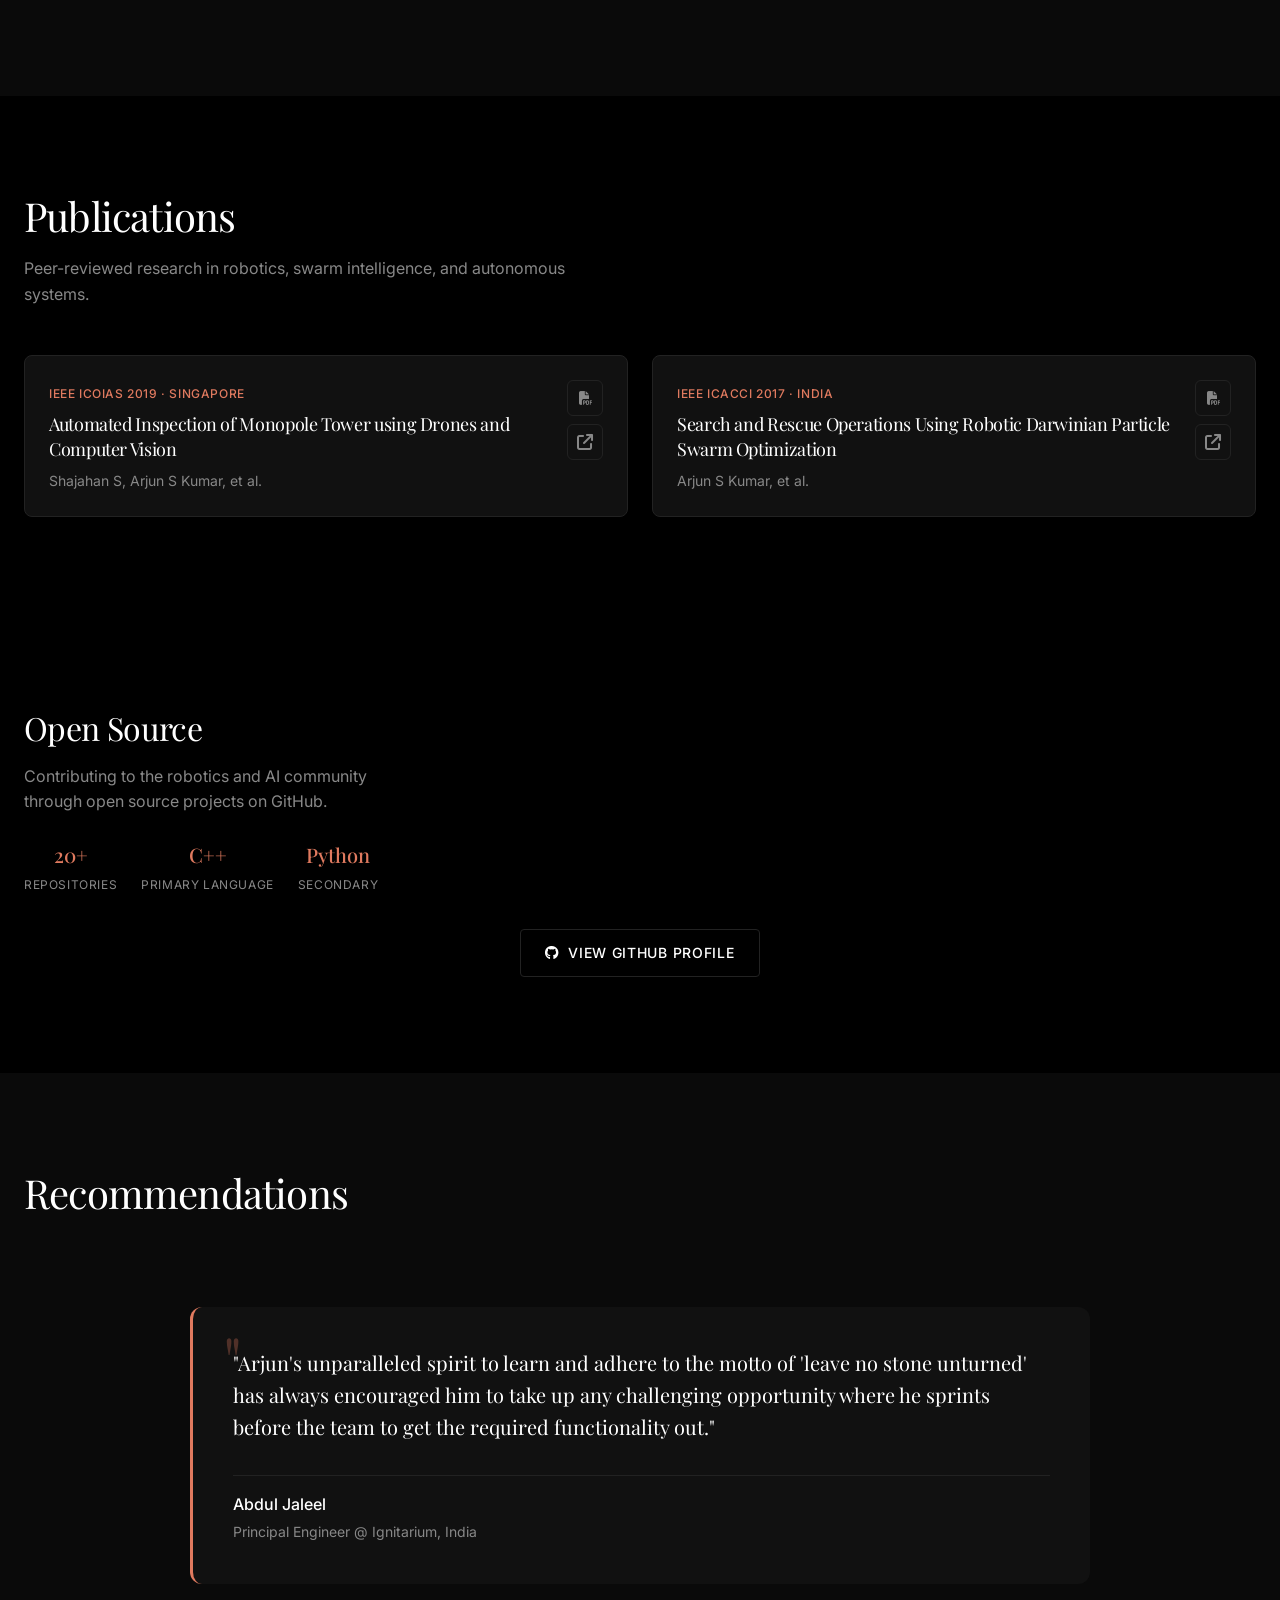
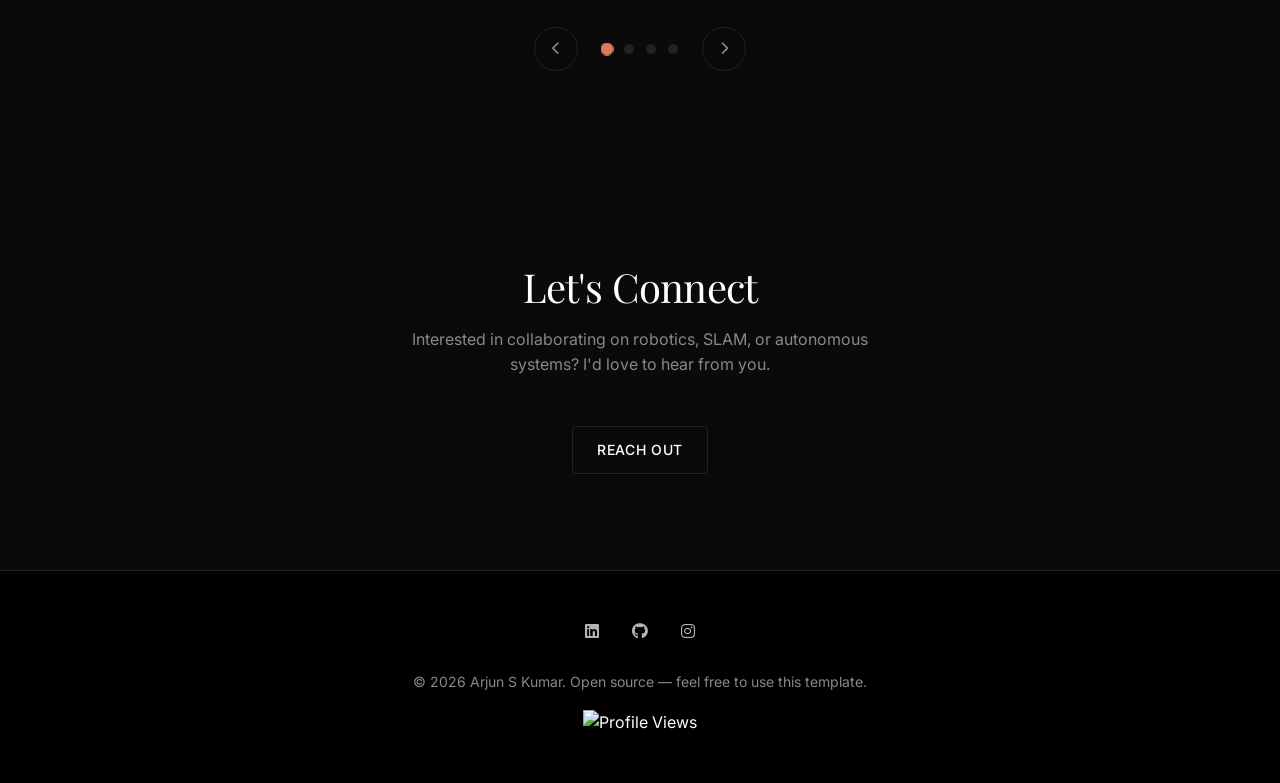
==== commit 028b54f9: "Add Skills Radar Chart and Project Impact Badges" ====
--- a/index-v2.html
+++ b/index-v2.html
@@ -98,6 +98,9 @@
     <!-- Styles -->
     <link rel="stylesheet" href="css/theme-dark.css">
 
+    <!-- Libraries -->
+    <script src="https://cdn.jsdelivr.net/npm/chart.js"></script>
+
     <!-- Font Awesome -->
     <link rel="stylesheet" href="https://cdnjs.cloudflare.com/ajax/libs/font-awesome/6.5.1/css/all.min.css">
 
@@ -198,8 +201,15 @@
                             </button>
                             <div class="accordion__content">
                                 <div class="accordion__inner">
-                                    C++ · Python · ROS 1/2 · Lidar SLAM · Visual SLAM · Deep Learning · OpenCV ·
-                                    TensorFlow · PyTorch · Docker · Git
+                                    <div style="margin-bottom: var(--space-4);">
+                                        C++ · Python · ROS 1/2 · Lidar SLAM · Visual SLAM · Deep Learning · OpenCV ·
+                                        TensorFlow · PyTorch · Docker · Git
+                                    </div>
+                                    <!-- Skills Radar Chart -->
+                                    <div class="skills-radar"
+                                        style="max-width: 400px; margin: 0 auto; padding-top: var(--space-4);">
+                                        <canvas id="skillsChart"></canvas>
+                                    </div>
                                 </div>
                             </div>
                         </div>
@@ -223,6 +233,67 @@
                         style="margin-top: var(--space-8);">
                         Download Resume
                     </a>
+
+                    <script>
+                        document.addEventListener('DOMContentLoaded', function () {
+                            const ctx = document.getElementById('skillsChart').getContext('2d');
+                            new Chart(ctx, {
+                                type: 'radar',
+                                data: {
+                                    labels: ['SLAM', 'DL', 'ROS2', 'C++', 'Planning', 'CV'],
+                                    datasets: [{
+                                        label: 'Proficiency',
+                                        data: [95, 88, 92, 90, 85, 87],
+                                        fill: true,
+                                        backgroundColor: 'rgba(224, 122, 95, 0.2)',
+                                        borderColor: '#E07A5F',
+                                        pointBackgroundColor: '#E07A5F',
+                                        pointBorderColor: '#fff',
+                                        pointHoverBackgroundColor: '#fff',
+                                        pointHoverBorderColor: '#E07A5F'
+                                    }]
+                                },
+                                options: {
+                                    responsive: true,
+                                    maintainAspectRatio: true,
+                                    elements: {
+                                        line: {
+                                            borderWidth: 3
+                                        }
+                                    },
+                                    scales: {
+                                        r: {
+                                            angleLines: {
+                                                color: 'rgba(255, 255, 255, 0.1)'
+                                            },
+                                            grid: {
+                                                color: 'rgba(255, 255, 255, 0.1)'
+                                            },
+                                            pointLabels: {
+                                                color: '#e0e0e0',
+                                                font: {
+                                                    size: 12,
+                                                    family: "'Inter', sans-serif"
+                                                }
+                                            },
+                                            ticks: {
+                                                display: false,
+                                                max: 100,
+                                                stepSize: 20
+                                            },
+                                            suggestedMin: 0,
+                                            suggestedMax: 100
+                                        }
+                                    },
+                                    plugins: {
+                                        legend: {
+                                            display: false
+                                        }
+                                    }
+                                }
+                            });
+                        });
+                    </script>
                 </div>
             </div>
         </div>
@@ -378,6 +449,10 @@
                     aria-label="View project details for 3D Lidar SLAM at Lionsbot">
                     <img src="images/projects/vio_1.gif" alt="3D Lidar SLAM" class="card__image" loading="lazy">
                     <div class="card__content">
+                        <div class="badge-group">
+                            <span class="badge">1000+ Robots Deployed</span>
+                            <span class="badge">ROS2 / C++</span>
+                        </div>
                         <h3 class="card__title">3D Lidar SLAM @ Lionsbot</h3>
                         <p class="card__desc">
                             Engineered a drift-free 3D Lidar SLAM system for large-scale indoor environments, enabling
@@ -392,6 +467,10 @@
                     <img src="images/projects/ntu_drone.gif" alt="Visual Inertial Odometry" class="card__image"
                         loading="lazy">
                     <div class="card__content">
+                        <div class="badge-group">
+                            <span class="badge">40% Drift Reduction</span>
+                            <span class="badge">UAV Autonomy</span>
+                        </div>
                         <h3 class="card__title">Visual Inertial Odometry @ NTU</h3>
                         <p class="card__desc">
                             Deployed VIO and SLAM algorithms on Micro Aerial Vehicles with Nvidia Jetson TX2, improving
@@ -406,6 +485,10 @@
                     <img src="images/projects/carla_g29.gif" alt="Autonomous Driving Simulator" class="card__image"
                         loading="lazy">
                     <div class="card__content">
+                        <div class="badge-group">
+                            <span class="badge">CARLA / ROS2</span>
+                            <span class="badge">End-to-End Nav</span>
+                        </div>
                         <h3 class="card__title">Autonomous Driving Simulator</h3>
                         <p class="card__desc">
                             Built a simulation environment for testing perception, localization, and control algorithms
--- a/css/theme-dark.css
+++ b/css/theme-dark.css
@@ -2145,4 +2145,32 @@
     padding: var(--space-2) var(--space-4);
     font-size: var(--text-xs);
   }
-}+}
+/* Project Impact Badges */
+.badge-group {
+  display: flex;
+  flex-wrap: wrap;
+  gap: var(--space-2);
+  margin-bottom: var(--space-4);
+}
+
+.badge {
+  display: inline-flex;
+  align-items: center;
+  padding: 4px 10px;
+  border-radius: 100px;
+  font-size: var(--text-xs);
+  font-weight: 600;
+  text-transform: uppercase;
+  letter-spacing: 0.05em;
+  background: rgba(224, 122, 95, 0.1);
+  color: var(--color-accent);
+  border: 1px solid rgba(224, 122, 95, 0.2);
+  transition: all 0.3s ease;
+}
+
+.card:hover .badge {
+  background: var(--color-accent);
+  color: var(--color-bg);
+  border-color: var(--color-accent);
+}
--- a/css/theme-dark.css
+++ b/css/theme-dark.css
@@ -2145,4 +2145,32 @@
     padding: var(--space-2) var(--space-4);
     font-size: var(--text-xs);
   }
-}+}
+/* Project Impact Badges */
+.badge-group {
+  display: flex;
+  flex-wrap: wrap;
+  gap: var(--space-2);
+  margin-bottom: var(--space-4);
+}
+
+.badge {
+  display: inline-flex;
+  align-items: center;
+  padding: 4px 10px;
+  border-radius: 100px;
+  font-size: var(--text-xs);
+  font-weight: 600;
+  text-transform: uppercase;
+  letter-spacing: 0.05em;
+  background: rgba(224, 122, 95, 0.1);
+  color: var(--color-accent);
+  border: 1px solid rgba(224, 122, 95, 0.2);
+  transition: all 0.3s ease;
+}
+
+.card:hover .badge {
+  background: var(--color-accent);
+  color: var(--color-bg);
+  border-color: var(--color-accent);
+}
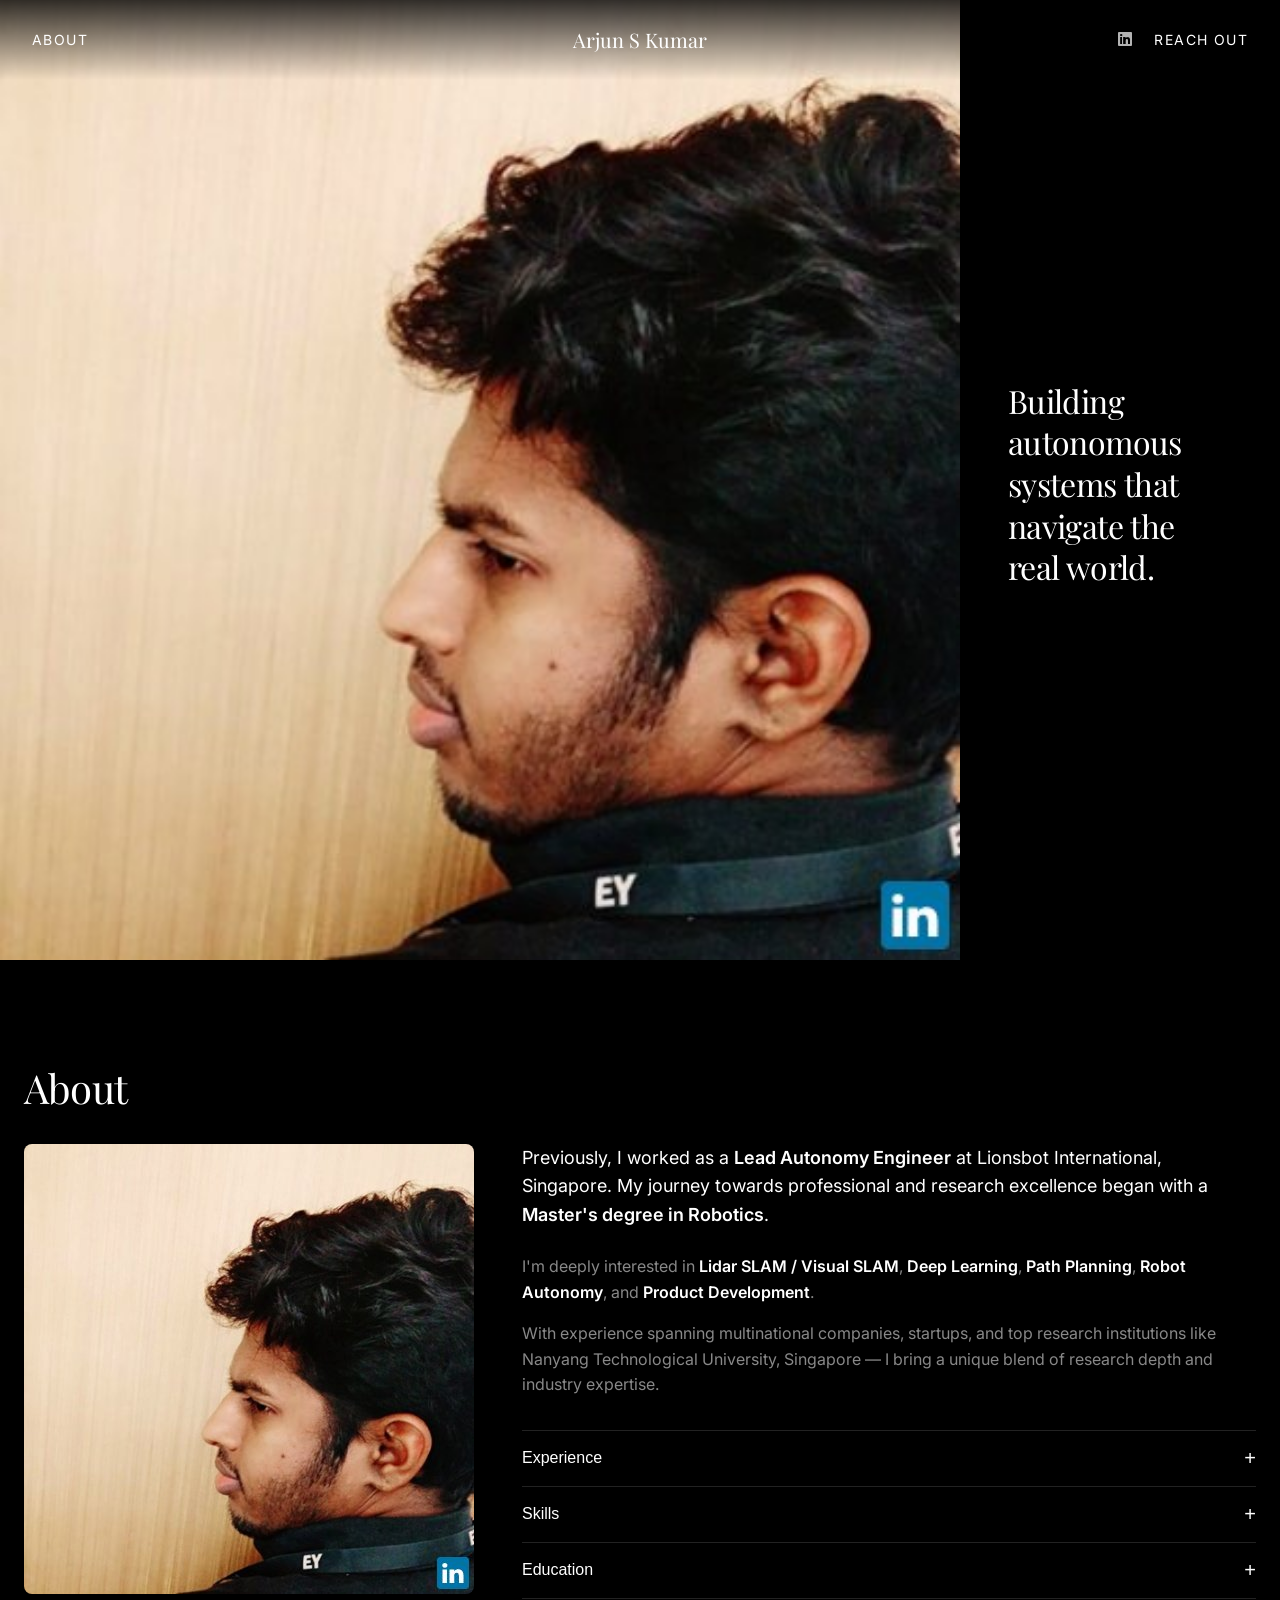
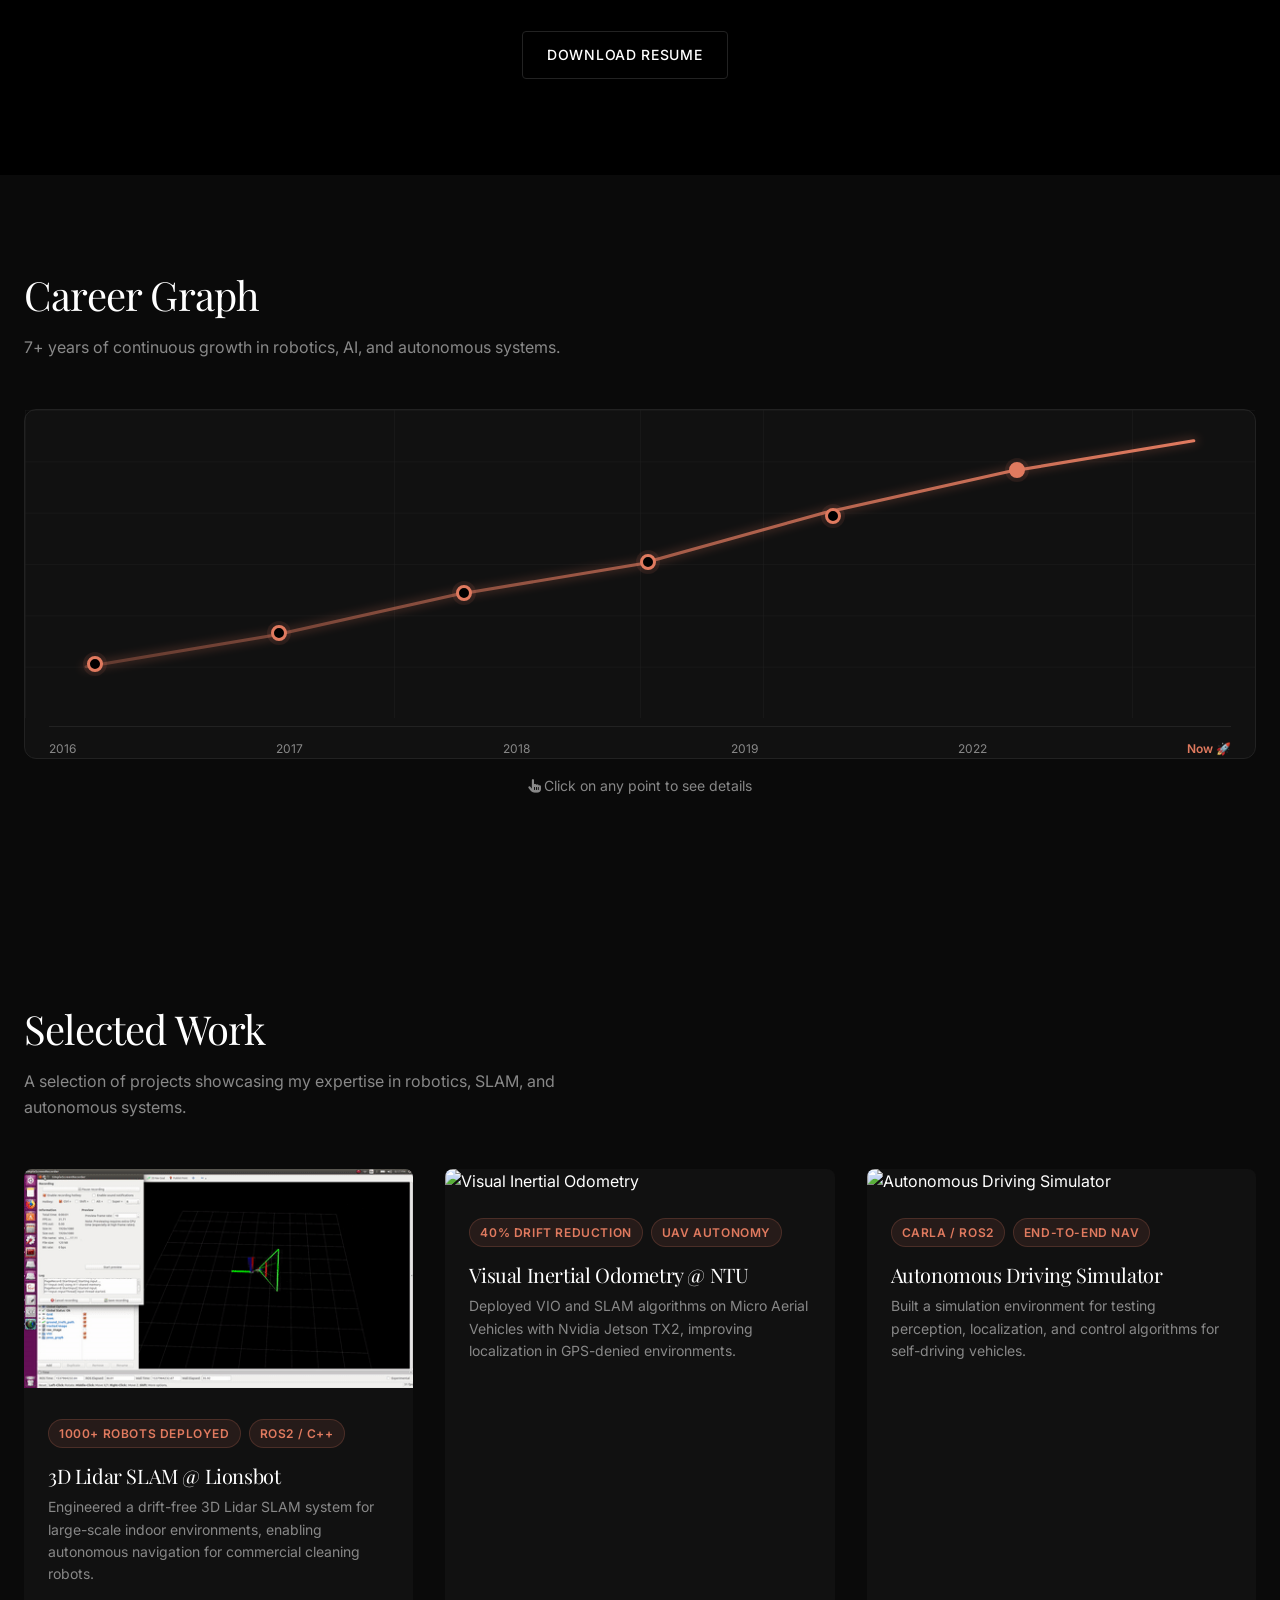
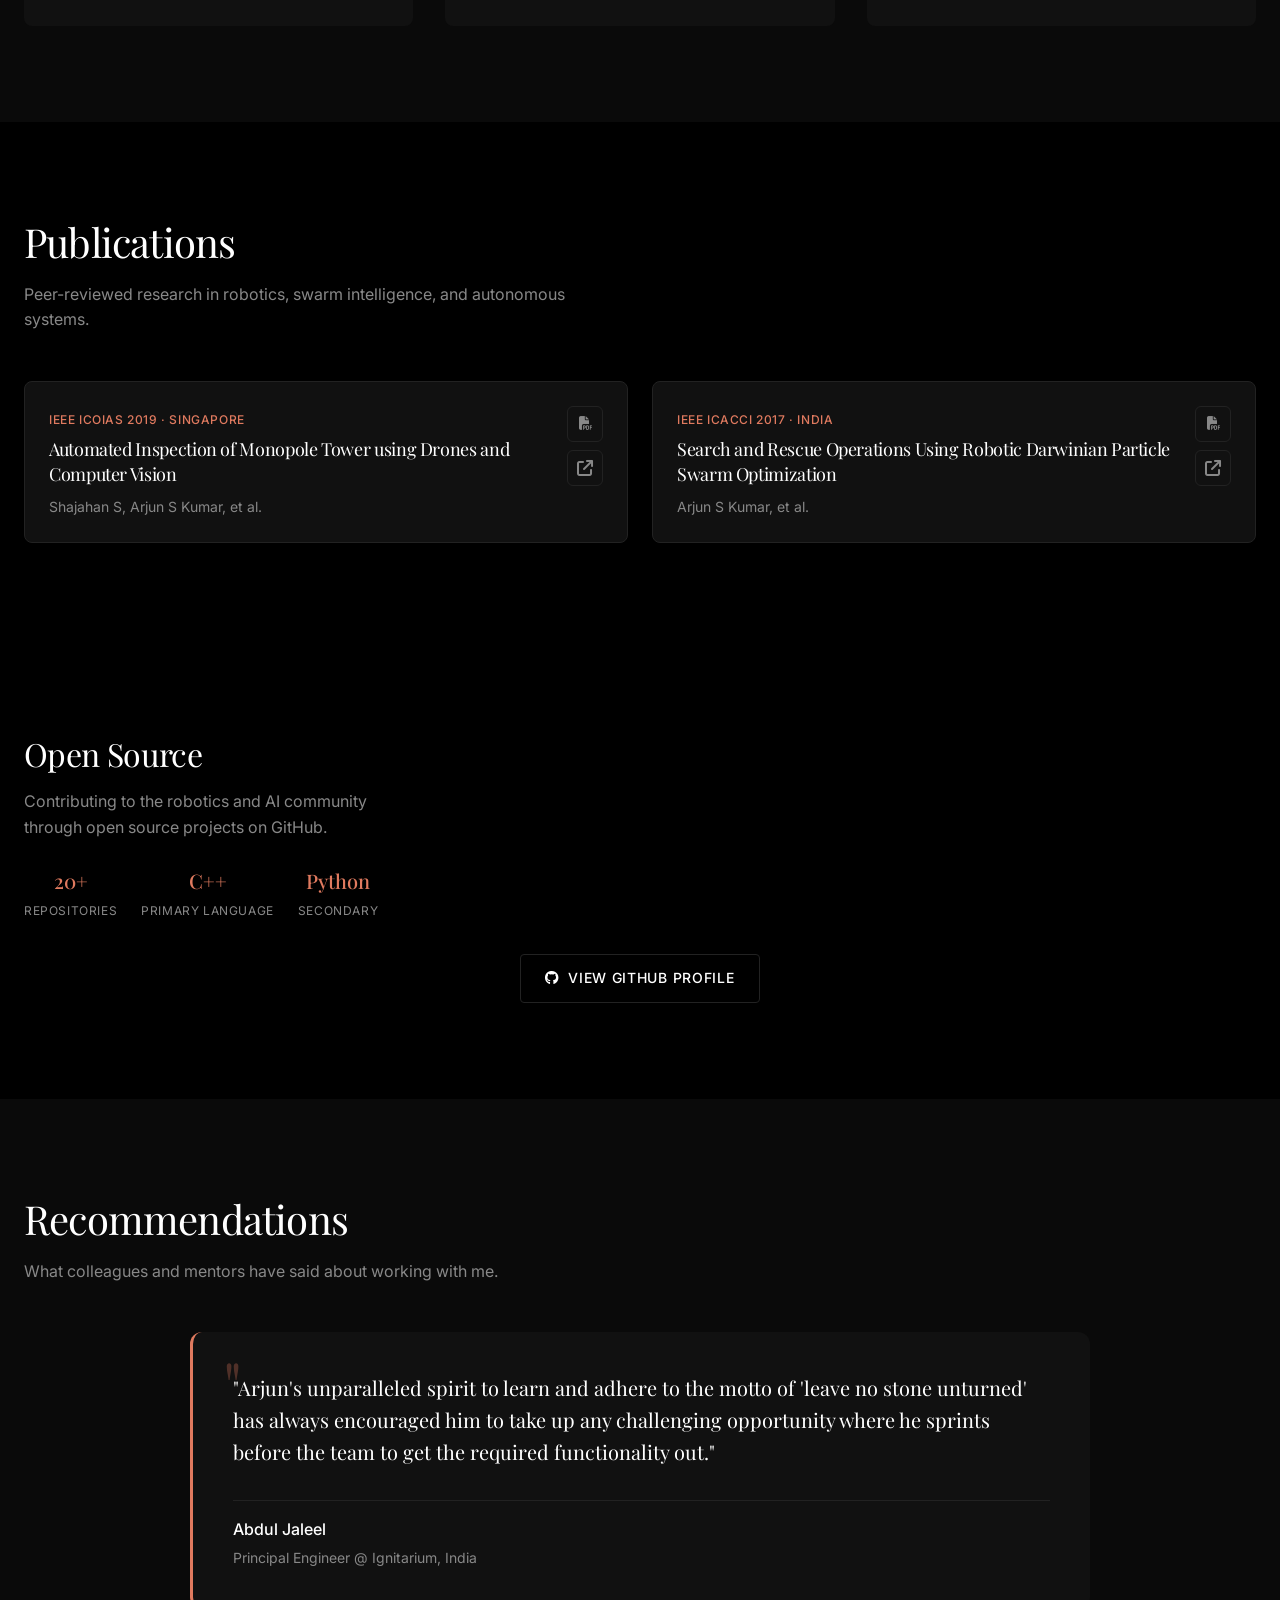
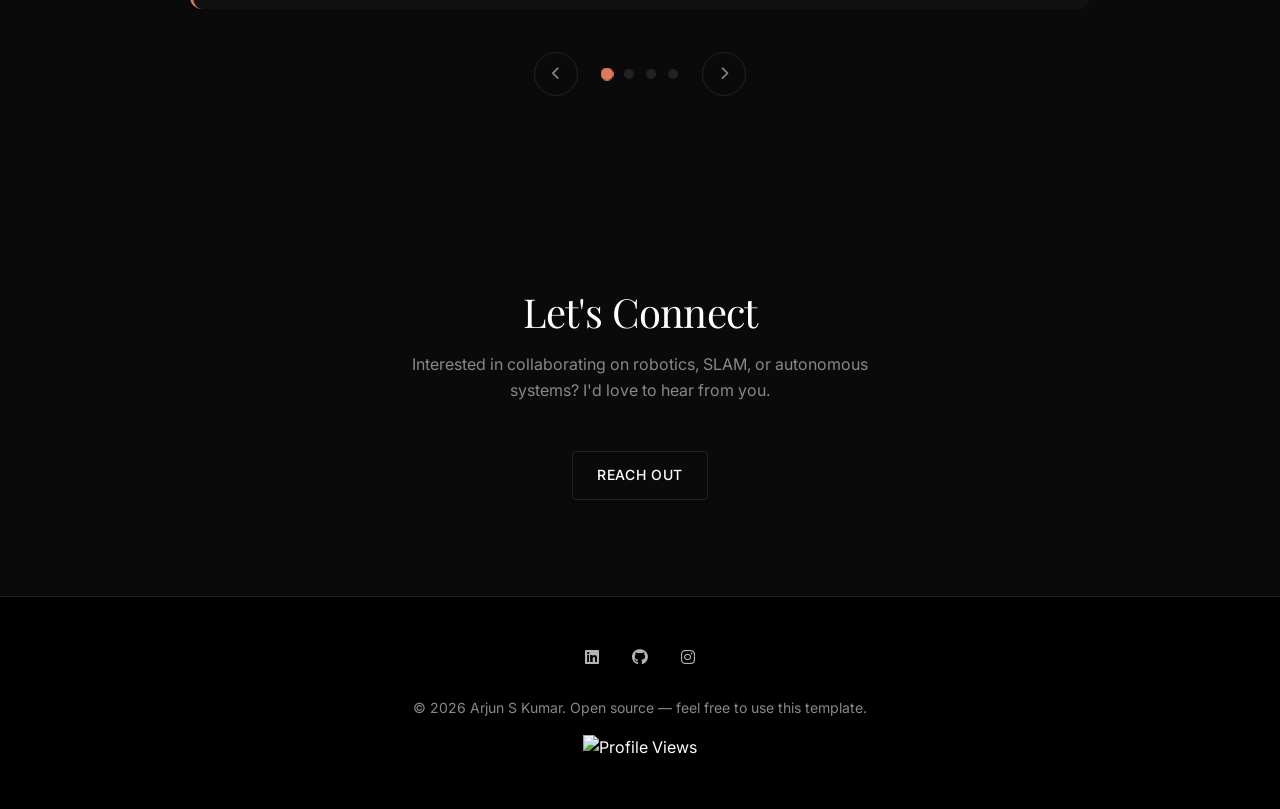
==== commit 9cdac712: "Fix bugs: Lionsbot tenure, accordion clipping, and CSS cleanup" ====
--- a/index-v2.html
+++ b/index-v2.html
@@ -154,7 +154,7 @@
             <div
                 style="display: grid; grid-template-columns: 1fr 2fr; gap: var(--space-12); margin-top: var(--space-8);">
                 <div>
-                    <img src="images/arjun.jpeg" alt="Arjun S Kumar" style="width: 100%; border-radius: 8px;">
+                    <img src="images/arjun.jpeg" alt="Arjun S Kumar" class="about-img" style="border-radius: 8px;">
                 </div>
                 <div>
                     <p style="font-size: var(--text-lg); color: var(--color-text); margin-bottom: var(--space-6);">
@@ -207,7 +207,7 @@
                                     </div>
                                     <!-- Skills Radar Chart -->
                                     <div class="skills-radar"
-                                        style="max-width: 400px; margin: 0 auto; padding-top: var(--space-4);">
+                                        style="max-width: 400px; margin: 0 auto; padding: var(--space-4) 0;">
                                         <canvas id="skillsChart"></canvas>
                                     </div>
                                 </div>
@@ -894,7 +894,7 @@
         // Job Experience Modal
         const jobData = {
             lionsbot: {
-                year: '2022 – July 2025',
+                year: '2022 – Present',
                 title: 'Lead Software Engineer (Autonomy)',
                 company: 'Lionsbot International, Singapore',
                 responsibilities: [
--- a/css/theme-dark.css
+++ b/css/theme-dark.css
@@ -288,7 +288,7 @@
 }
 
 .accordion__item.is-open .accordion__content {
-  max-height: 500px;
+  max-height: 1000px;
 }
 
 .accordion__inner {
@@ -668,38 +668,8 @@
 /* --------------------------------------------------------------------------
    GitHub Section
    -------------------------------------------------------------------------- */
+/* GitHub Section Styles */
 .github-wrapper {
-  max-width: 900px;
-}
-
-.github-chart-wrapper {
-  background: var(--color-bg-card);
-  border: 1px solid var(--color-border);
-  border-radius: 8px;
-  padding: var(--space-4);
-  overflow: hidden;
-}
-
-.github-chart {
-  width: 100%;
-  height: auto;
-  display: block;
-}
-
-.github-streak-wrapper {
-  background: var(--color-bg-card);
-  border: 1px solid var(--color-border);
-  border-radius: 8px;
-  padding: var(--space-4);
-  text-align: center;
-}
-
-.github-streak-img {
-  max-width: 100%;
-  height: auto;
-}
-
--------------------------------------------------------------------------- */ .github-wrapper {
   max-width: 900px;
 }
 
@@ -2048,7 +2018,7 @@
 }
 
 .accordion__item.is-open .accordion__content {
-  max-height: 500px;
+  max-height: 1000px;
 }
 
 /* Floating animation for icons or elements */
@@ -2116,6 +2086,12 @@
     padding: 0 var(--space-4);
   }
 
+  .about-img {
+    max-width: 300px;
+    margin: 0 auto var(--space-6);
+    display: block;
+  }
+
   /* Reduce motion for mobile users who prefer it */
   @media (prefers-reduced-motion: reduce) {
 
@@ -2146,6 +2122,7 @@
     font-size: var(--text-xs);
   }
 }
+
 /* Project Impact Badges */
 .badge-group {
   display: flex;
@@ -2173,4 +2150,4 @@
   background: var(--color-accent);
   color: var(--color-bg);
   border-color: var(--color-accent);
-}
+}
--- a/css/theme-dark.css
+++ b/css/theme-dark.css
@@ -288,7 +288,7 @@
 }
 
 .accordion__item.is-open .accordion__content {
-  max-height: 500px;
+  max-height: 1000px;
 }
 
 .accordion__inner {
@@ -668,38 +668,8 @@
 /* --------------------------------------------------------------------------
    GitHub Section
    -------------------------------------------------------------------------- */
+/* GitHub Section Styles */
 .github-wrapper {
-  max-width: 900px;
-}
-
-.github-chart-wrapper {
-  background: var(--color-bg-card);
-  border: 1px solid var(--color-border);
-  border-radius: 8px;
-  padding: var(--space-4);
-  overflow: hidden;
-}
-
-.github-chart {
-  width: 100%;
-  height: auto;
-  display: block;
-}
-
-.github-streak-wrapper {
-  background: var(--color-bg-card);
-  border: 1px solid var(--color-border);
-  border-radius: 8px;
-  padding: var(--space-4);
-  text-align: center;
-}
-
-.github-streak-img {
-  max-width: 100%;
-  height: auto;
-}
-
--------------------------------------------------------------------------- */ .github-wrapper {
   max-width: 900px;
 }
 
@@ -2048,7 +2018,7 @@
 }
 
 .accordion__item.is-open .accordion__content {
-  max-height: 500px;
+  max-height: 1000px;
 }
 
 /* Floating animation for icons or elements */
@@ -2116,6 +2086,12 @@
     padding: 0 var(--space-4);
   }
 
+  .about-img {
+    max-width: 300px;
+    margin: 0 auto var(--space-6);
+    display: block;
+  }
+
   /* Reduce motion for mobile users who prefer it */
   @media (prefers-reduced-motion: reduce) {
 
@@ -2146,6 +2122,7 @@
     font-size: var(--text-xs);
   }
 }
+
 /* Project Impact Badges */
 .badge-group {
   display: flex;
@@ -2173,4 +2150,4 @@
   background: var(--color-accent);
   color: var(--color-bg);
   border-color: var(--color-accent);
-}
+}
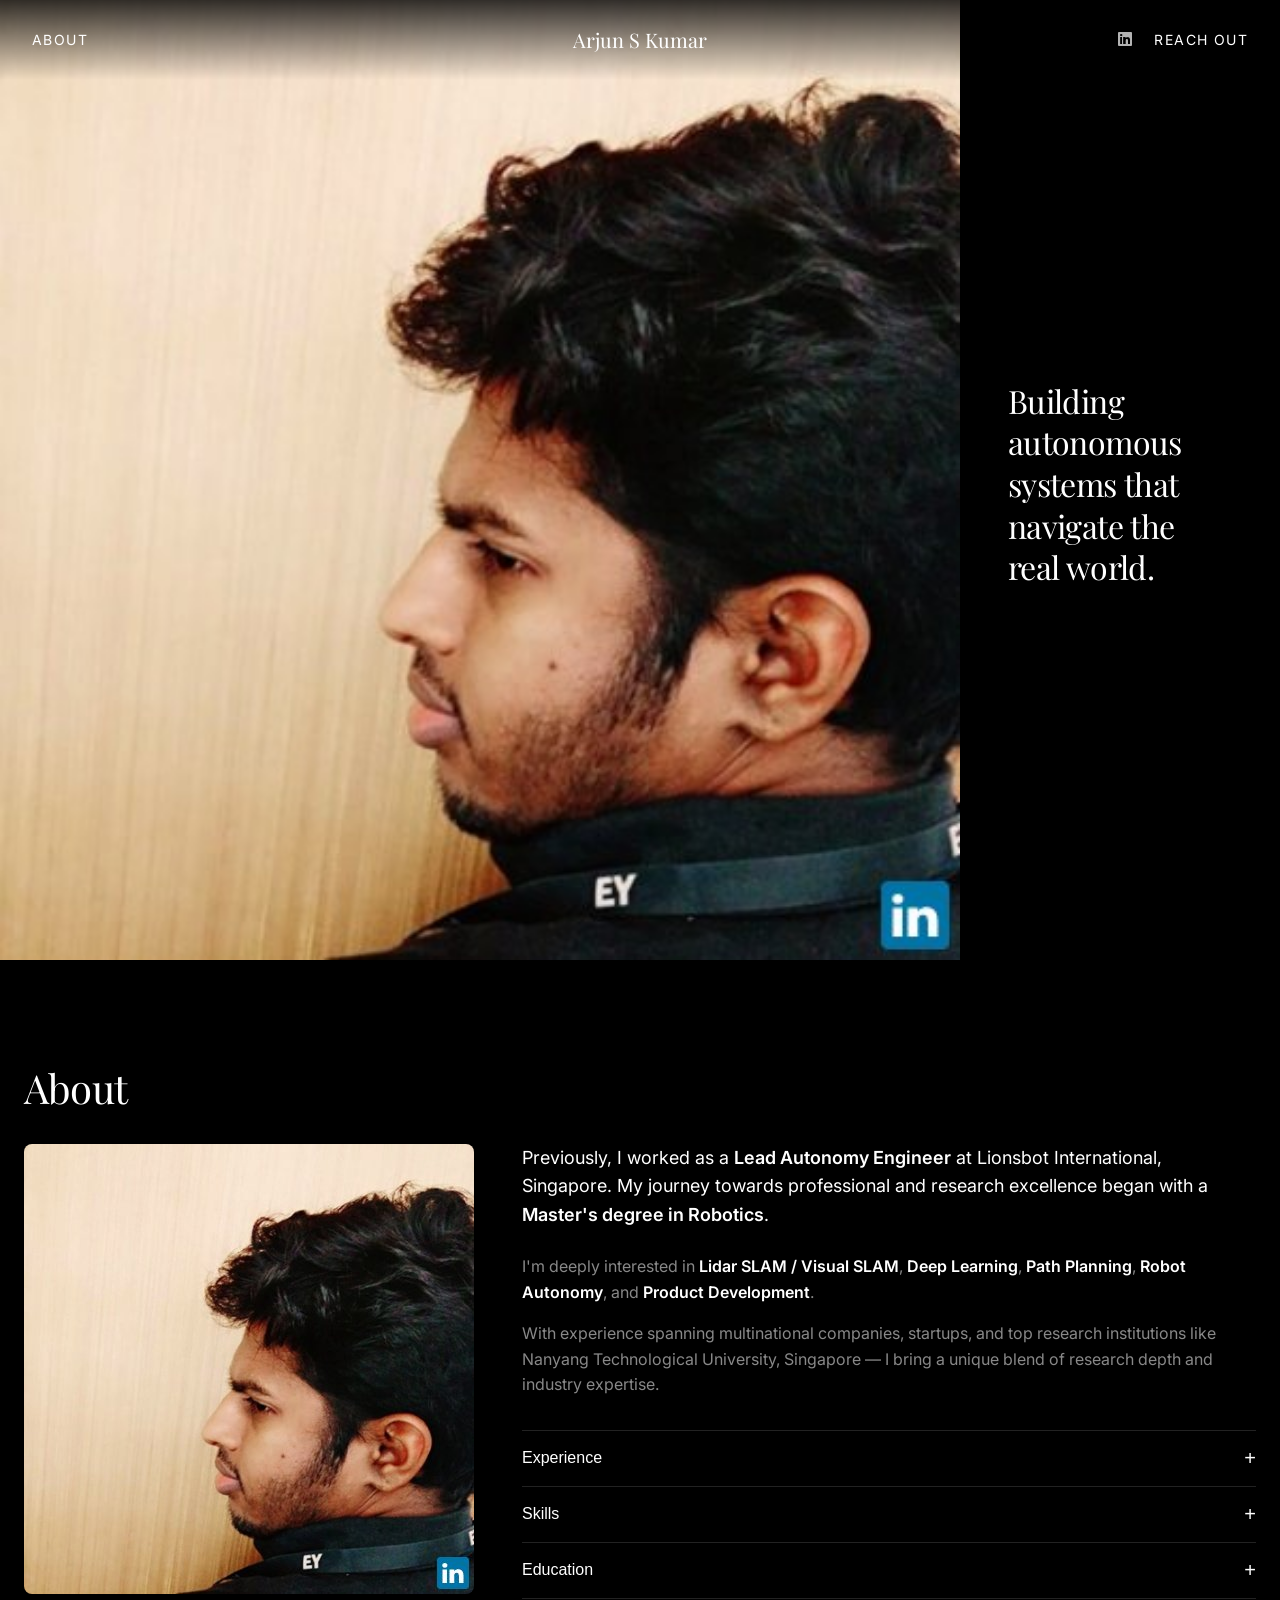
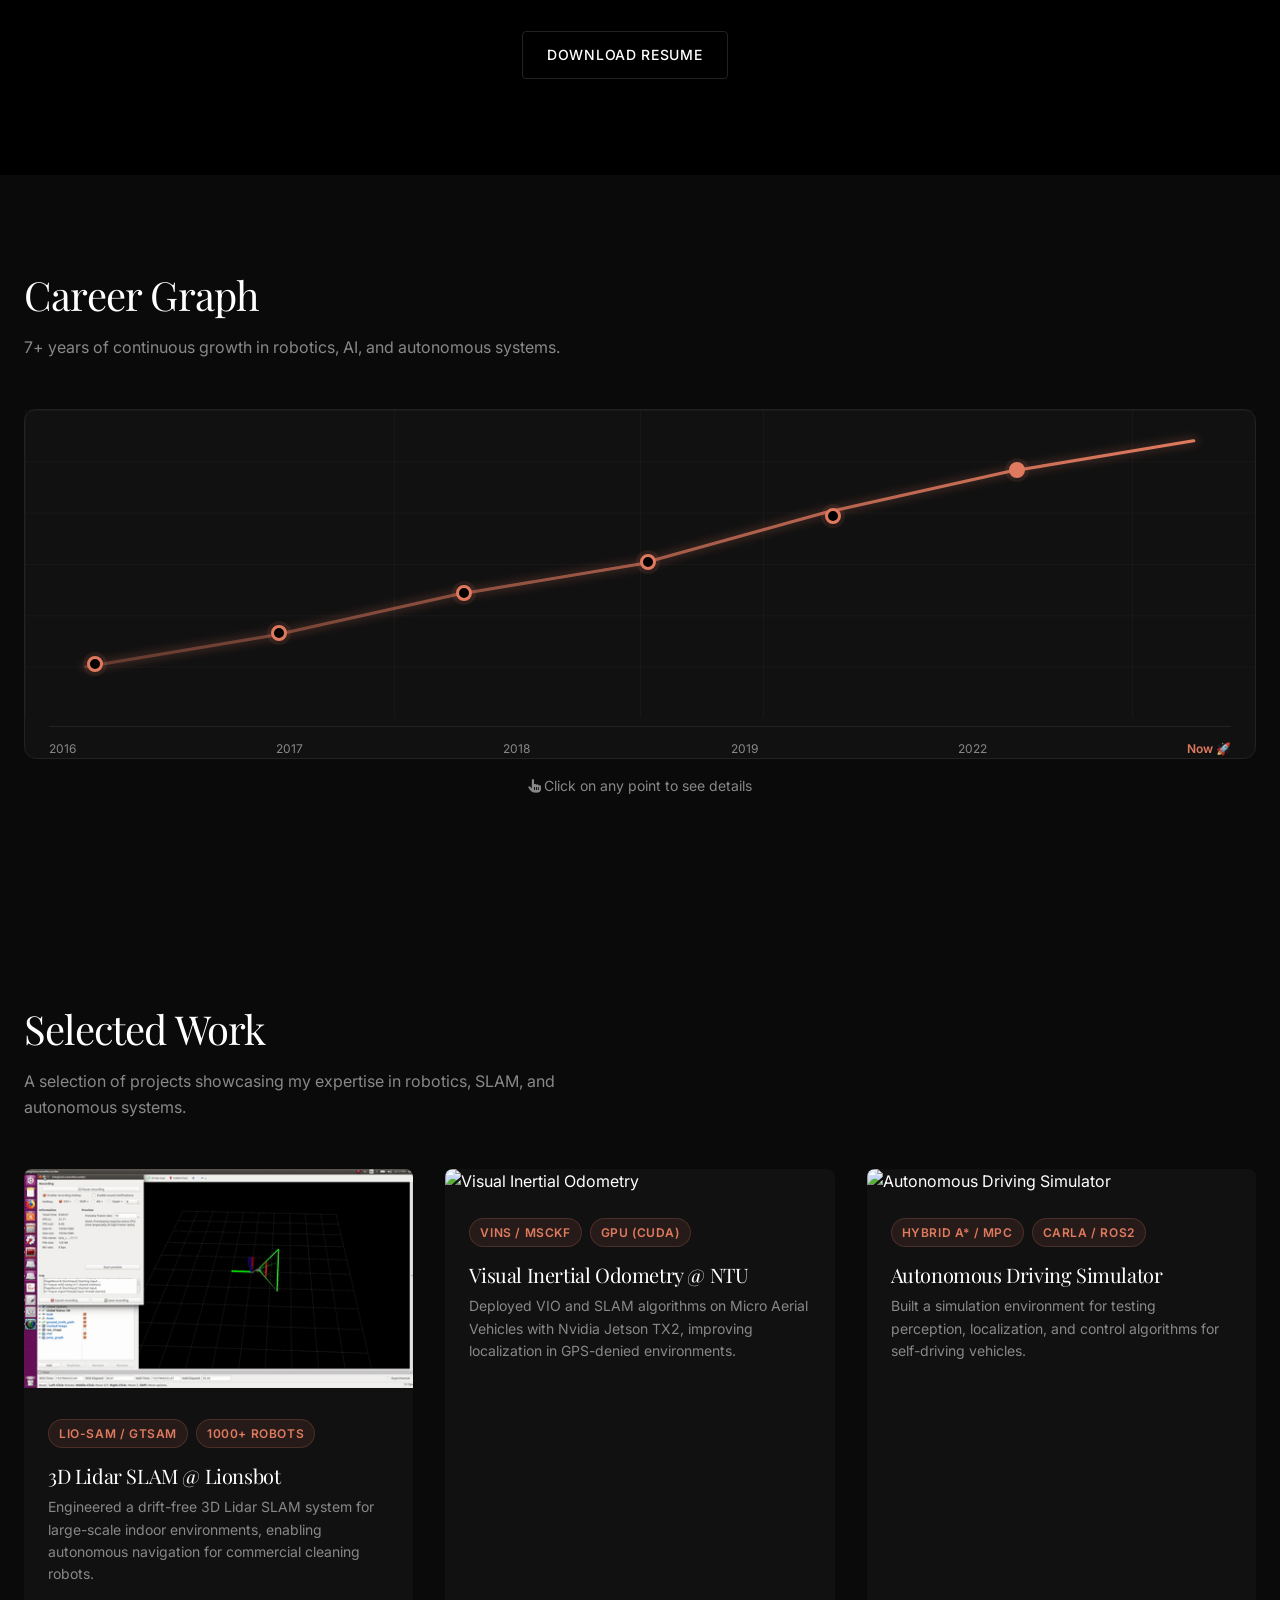
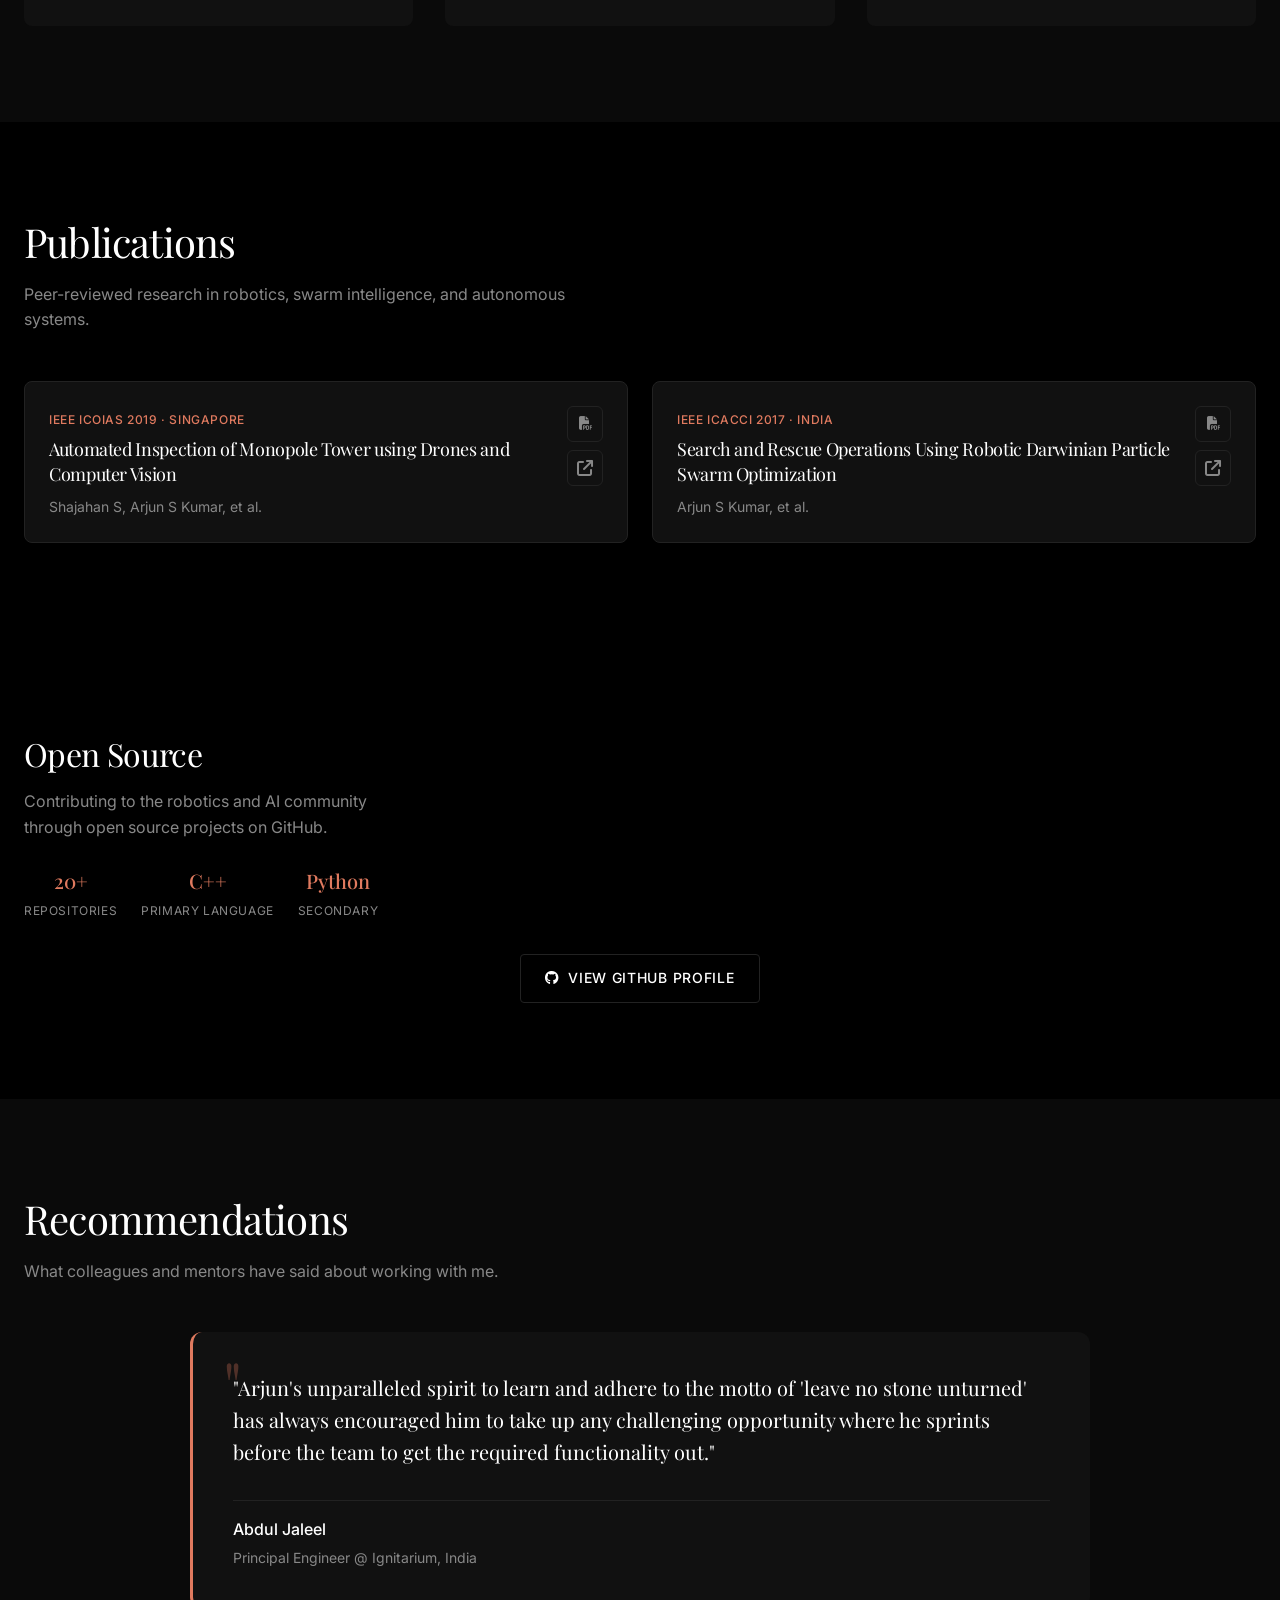
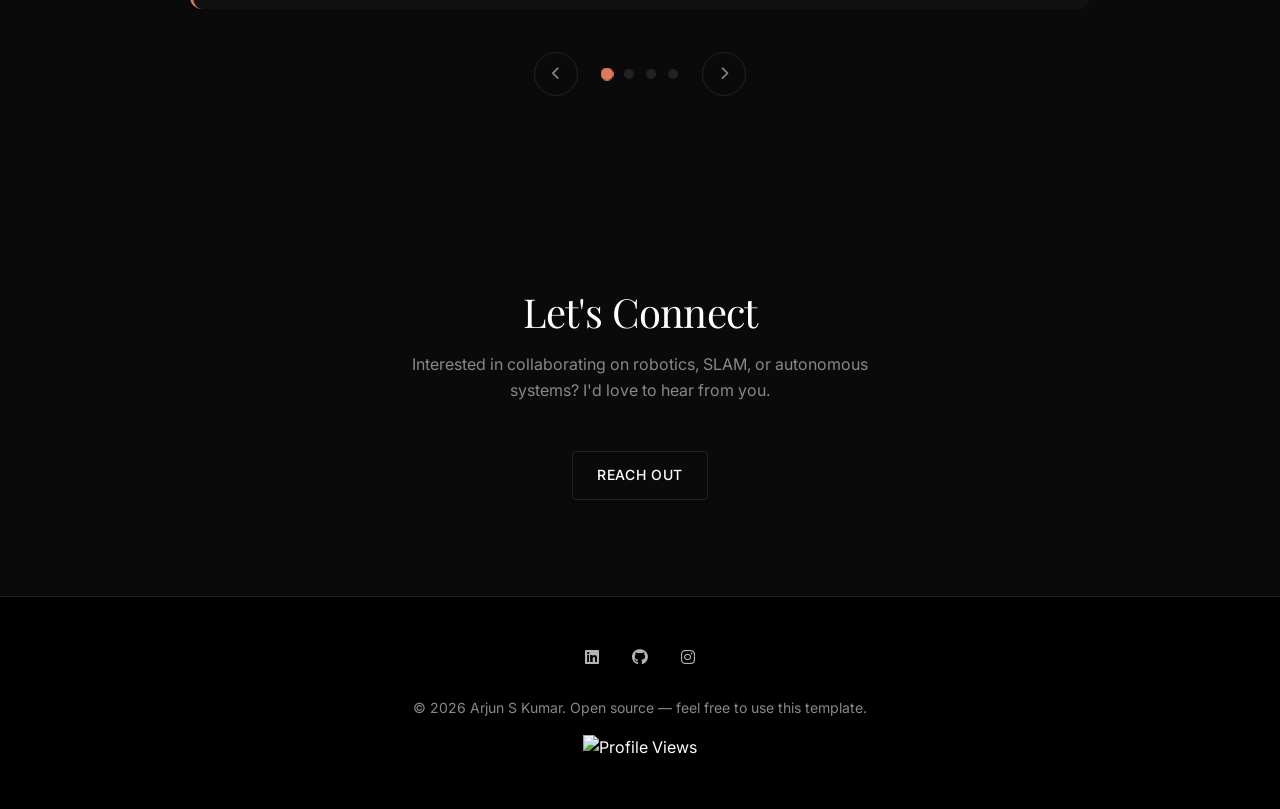
==== commit 9805f833: "feat: Add PhD-level technical depth to projects TEMPLATE: lionsbot-slam.html serves as the reference" ====
--- a/index-v2.html
+++ b/index-v2.html
@@ -450,8 +450,8 @@
                     <img src="images/projects/vio_1.gif" alt="3D Lidar SLAM" class="card__image" loading="lazy">
                     <div class="card__content">
                         <div class="badge-group">
-                            <span class="badge">1000+ Robots Deployed</span>
-                            <span class="badge">ROS2 / C++</span>
+                            <span class="badge">LIO-SAM / GTSAM</span>
+                            <span class="badge">1000+ Robots</span>
                         </div>
                         <h3 class="card__title">3D Lidar SLAM @ Lionsbot</h3>
                         <p class="card__desc">
@@ -468,8 +468,8 @@
                         loading="lazy">
                     <div class="card__content">
                         <div class="badge-group">
-                            <span class="badge">40% Drift Reduction</span>
-                            <span class="badge">UAV Autonomy</span>
+                            <span class="badge">VINS / MSCKF</span>
+                            <span class="badge">GPU (CUDA)</span>
                         </div>
                         <h3 class="card__title">Visual Inertial Odometry @ NTU</h3>
                         <p class="card__desc">
@@ -486,8 +486,8 @@
                         loading="lazy">
                     <div class="card__content">
                         <div class="badge-group">
+                            <span class="badge">Hybrid A* / MPC</span>
                             <span class="badge">CARLA / ROS2</span>
-                            <span class="badge">End-to-End Nav</span>
                         </div>
                         <h3 class="card__title">Autonomous Driving Simulator</h3>
                         <p class="card__desc">
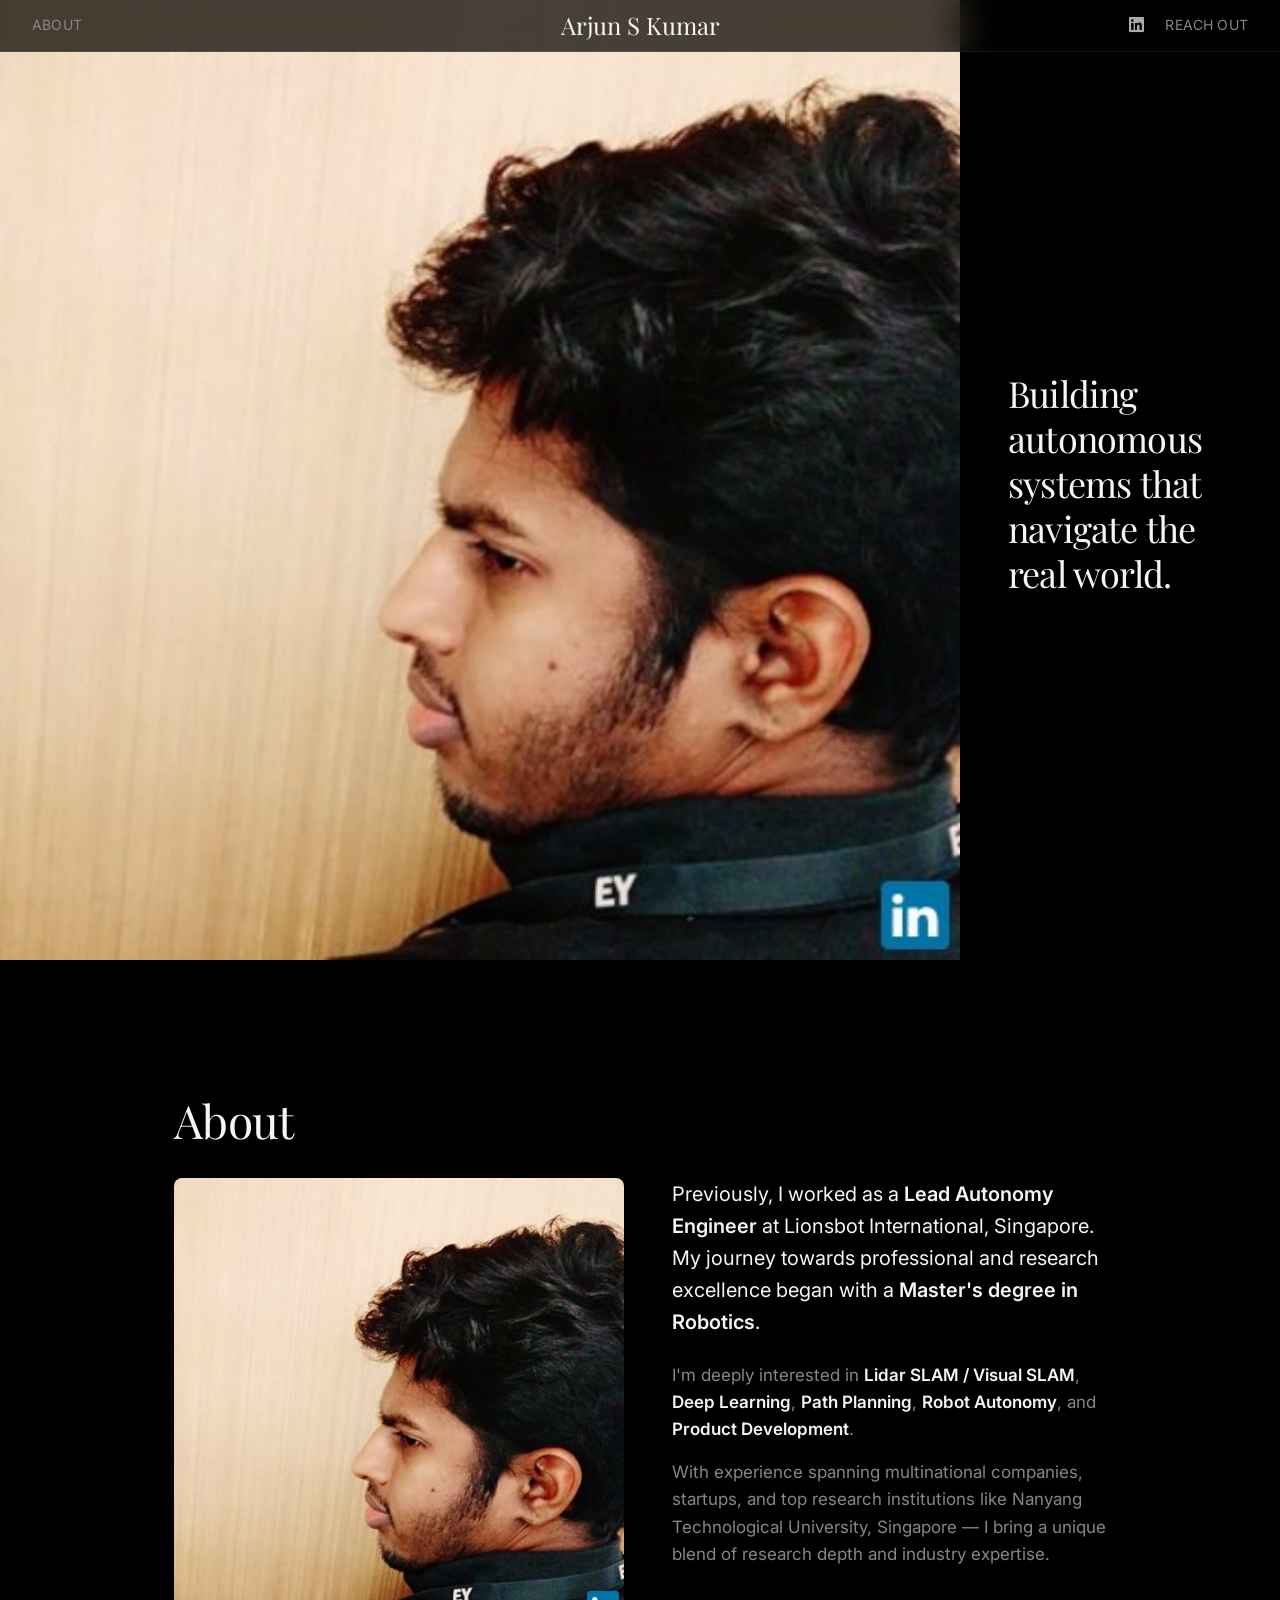
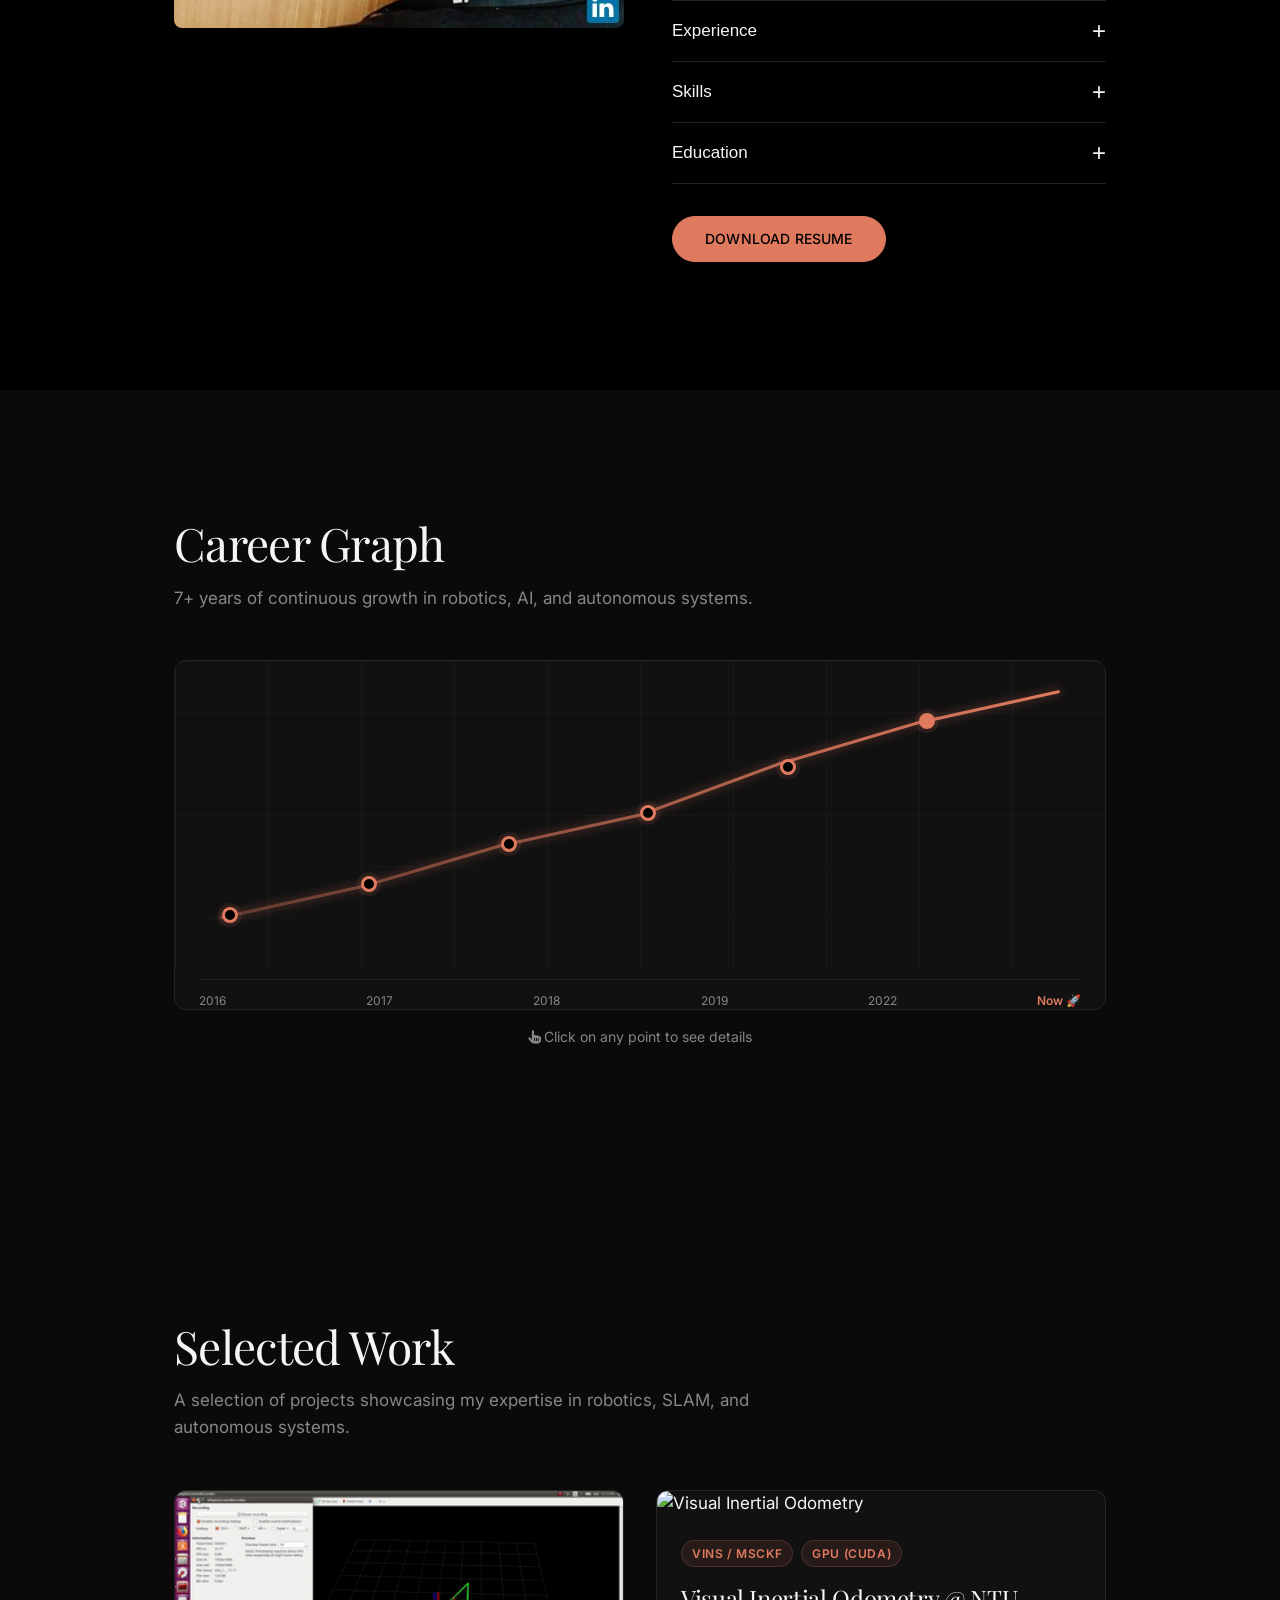
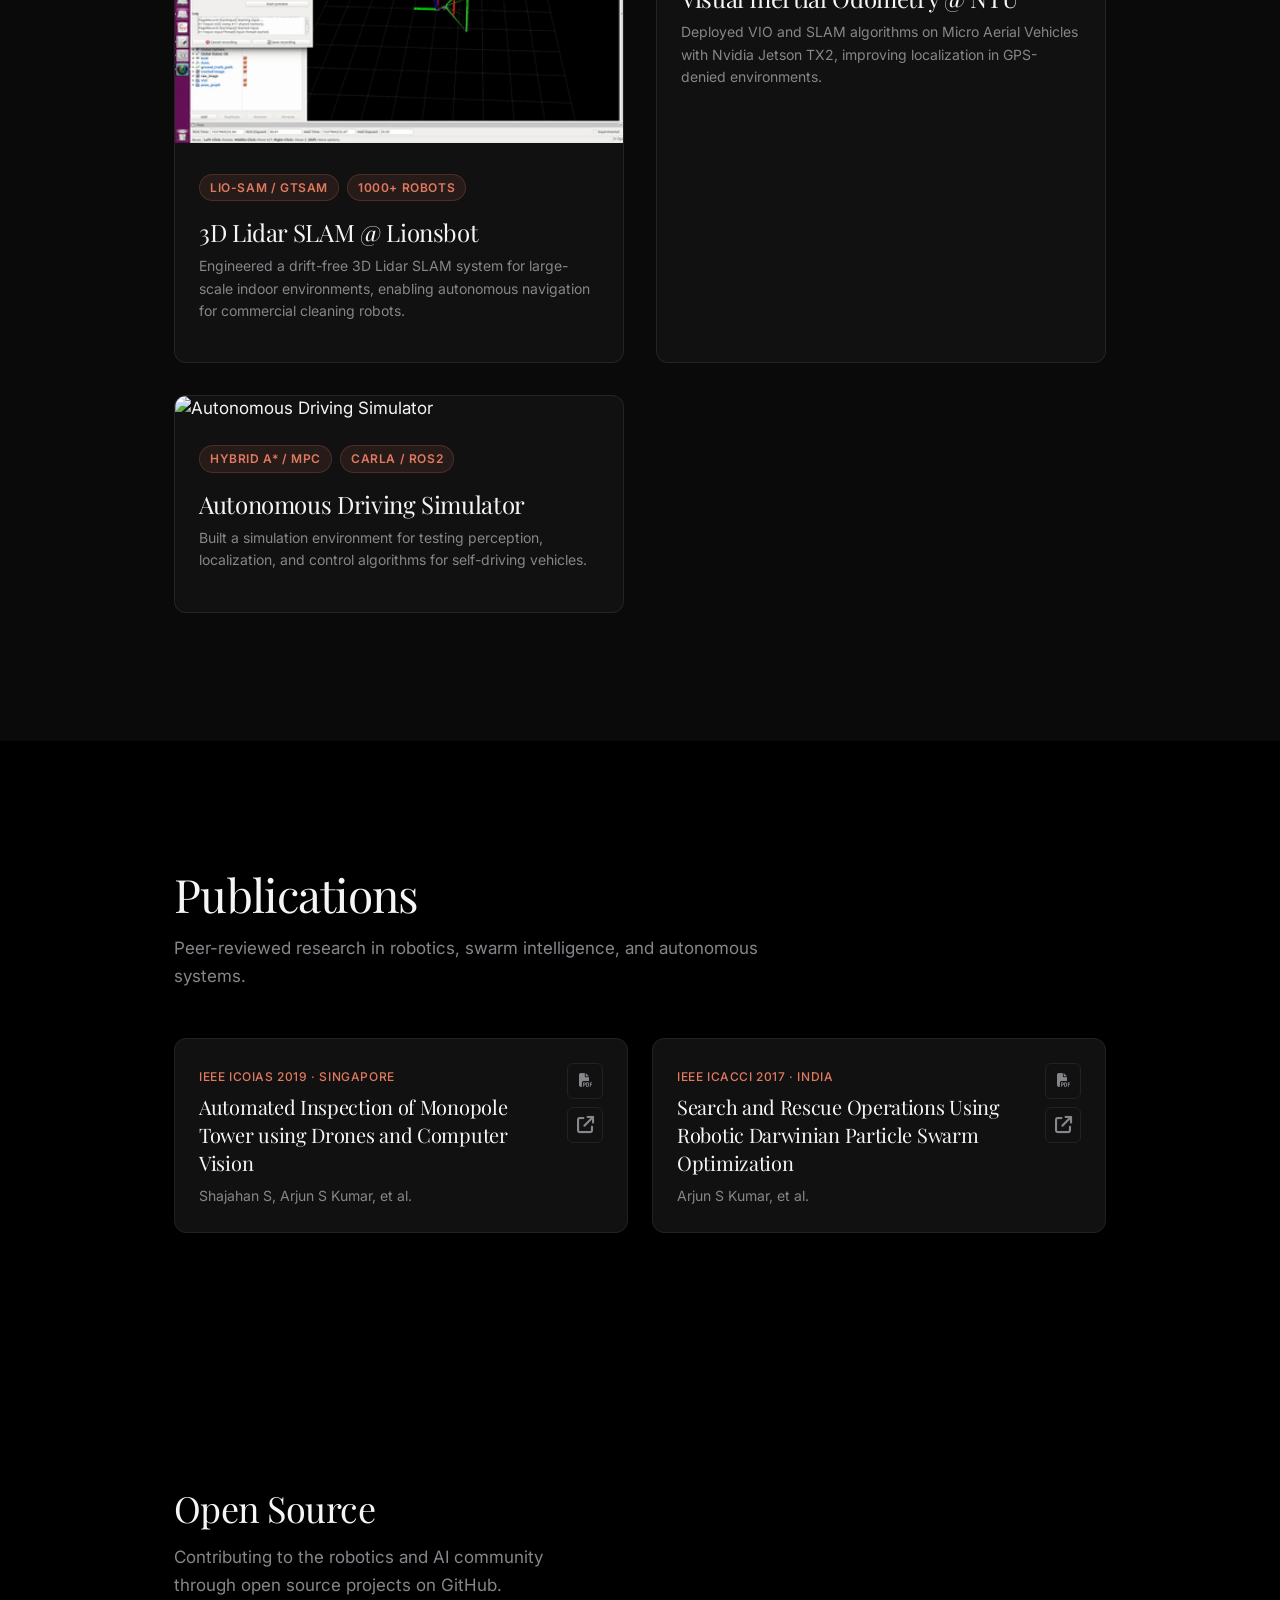
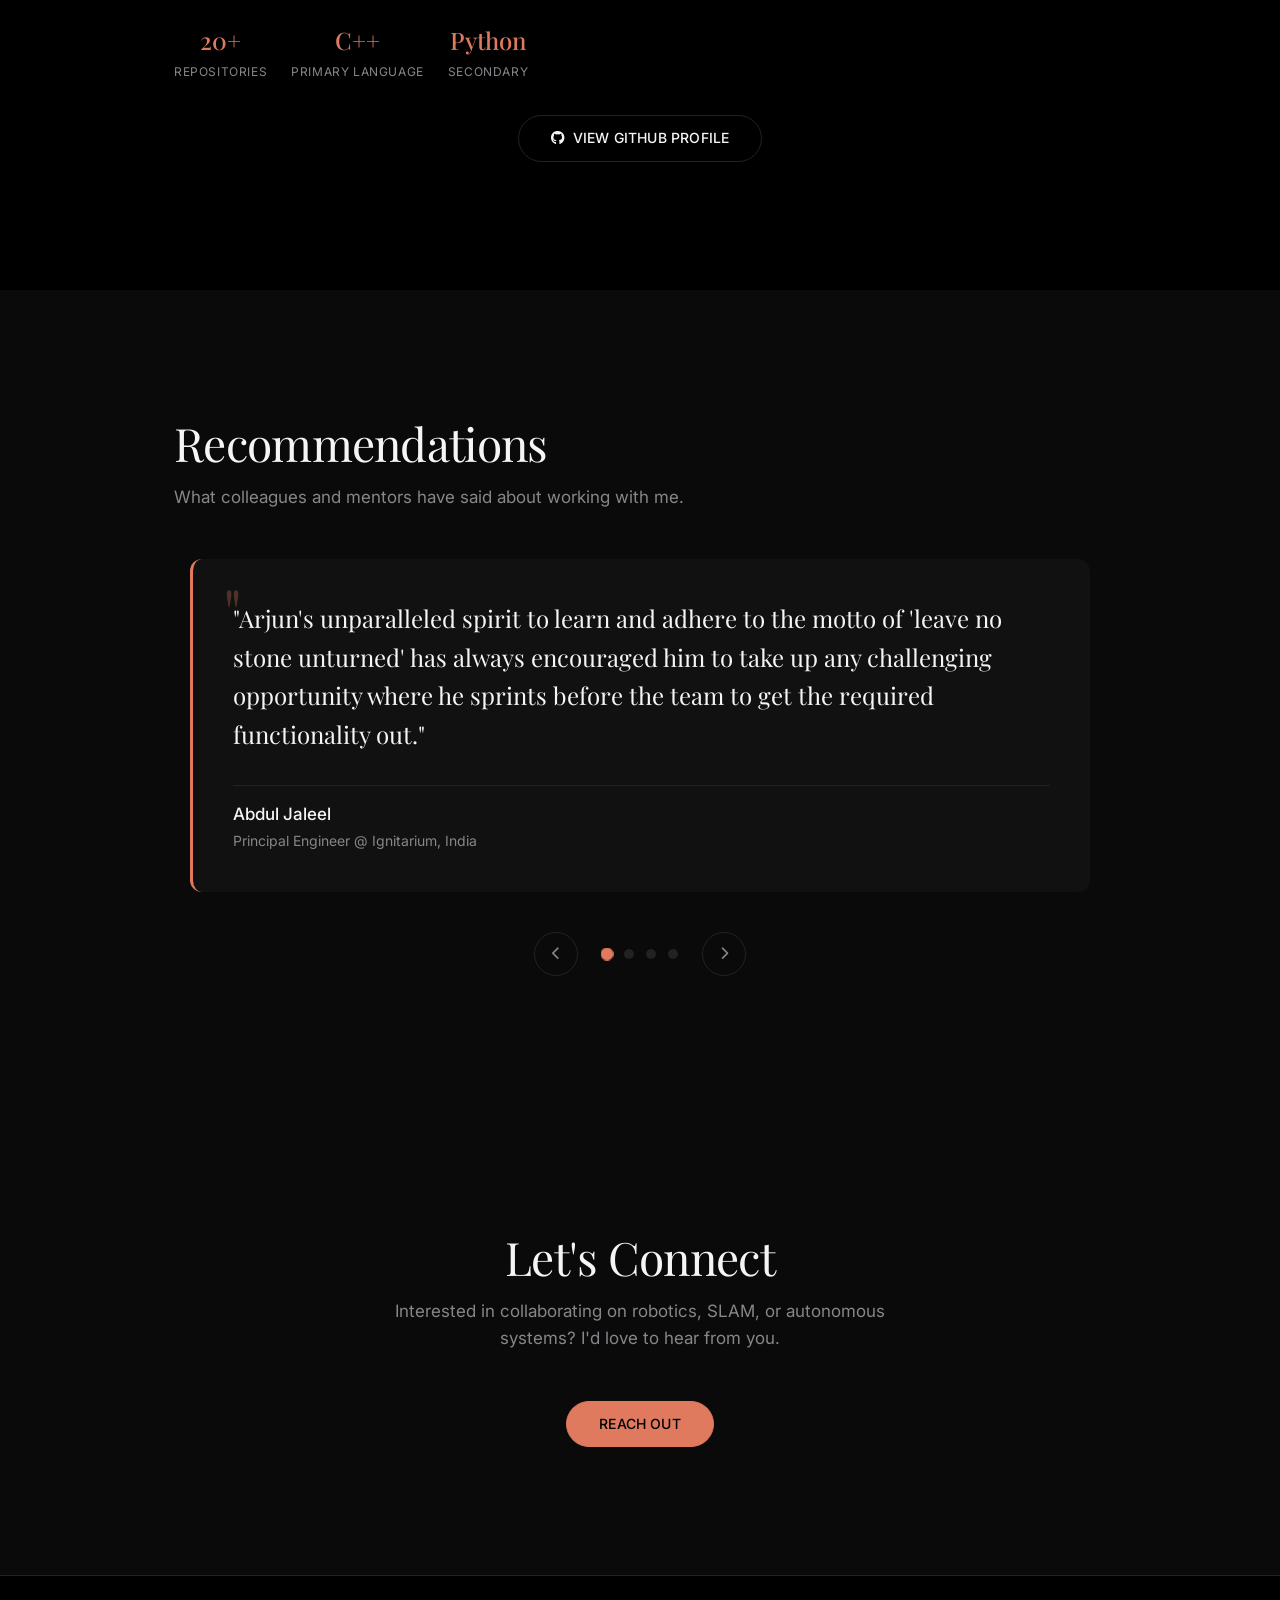
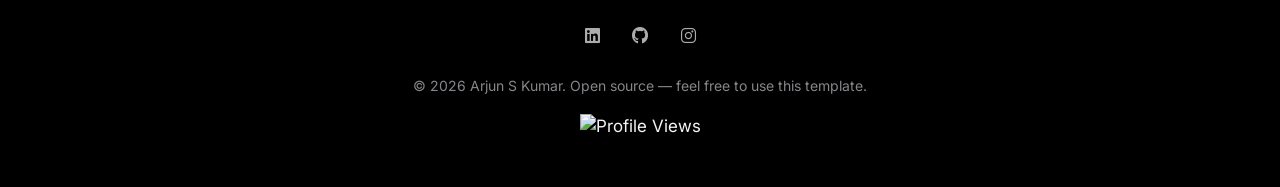
==== commit 7709e4eb: "feat: Add Apple-inspired design refinements - Created css/apple-refinements.css with premium typogra" ====
--- a/index-v2.html
+++ b/index-v2.html
@@ -97,6 +97,7 @@
 
     <!-- Styles -->
     <link rel="stylesheet" href="css/theme-dark.css">
+    <link rel="stylesheet" href="css/apple-refinements.css">
 
     <!-- Libraries -->
     <script src="https://cdn.jsdelivr.net/npm/chart.js"></script>
--- a/css/apple-refinements.css
+++ b/css/apple-refinements.css
@@ -0,0 +1,457 @@
+/* ==========================================================================
+   APPLE DESIGN REFINEMENTS
+   Typography rhythm, spacing, and motion refined for premium feel
+   Include this AFTER theme-dark.css
+   ========================================================================== */
+
+/* --------------------------------------------------------------------------
+   Enhanced CSS Custom Properties — Apple Design Language
+   -------------------------------------------------------------------------- */
+:root {
+    /* Colors — Deep, confident, premium */
+    --color-bg-elevated: #161616;
+    --color-text: #f5f5f7;
+    --color-text-muted: #86868b;
+    --color-text-tertiary: #6e6e73;
+    --color-accent-hover: #ef8b72;
+    --color-border-subtle: rgba(255, 255, 255, 0.08);
+
+    /* Typography — SF Pro-inspired scale with perfect rhythm */
+    --text-base: 1.0625rem;
+    /* 17px - Apple's base */
+    --text-lg: 1.25rem;
+    /* 20px */
+    --text-xl: 1.5rem;
+    /* 24px */
+    --text-2xl: 1.75rem;
+    /* 28px */
+    --text-3xl: 2.25rem;
+    /* 36px */
+    --text-4xl: 2.875rem;
+    /* 46px */
+    --text-hero: clamp(3rem, 8vw, 5.5rem);
+
+    /* Line Heights — Precise vertical rhythm */
+    --leading-none: 1;
+    --leading-tight: 1.1;
+    --leading-snug: 1.25;
+    --leading-normal: 1.47059;
+    --leading-relaxed: 1.6;
+
+    /* Letter Spacing — Apple's tracking */
+    --tracking-tighter: -0.022em;
+    --tracking-tight: -0.015em;
+    --tracking-wide: 0.012em;
+
+    /* Additional Spacing */
+    --space-32: 8rem;
+    --space-40: 10rem;
+
+    /* Layout refinements */
+    --max-width: 980px;
+    --max-width-wide: 1200px;
+    --nav-height: 52px;
+
+    /* Transitions — Apple's signature easing */
+    --ease-out-expo: cubic-bezier(0.16, 1, 0.3, 1);
+    --ease-out-quint: cubic-bezier(0.22, 1, 0.36, 1);
+    --ease-spring: cubic-bezier(0.175, 0.885, 0.32, 1.275);
+
+    --transition-micro: 0.15s var(--ease-out-expo);
+    --transition-fast: 0.25s var(--ease-out-expo);
+    --transition-base: 0.4s var(--ease-out-expo);
+    --transition-slow: 0.6s var(--ease-out-expo);
+    --transition-slower: 0.8s var(--ease-out-expo);
+    --transition-slowest: 1s var(--ease-out-expo);
+
+    /* Shadows — Soft, layered, premium */
+    --shadow-sm: 0 2px 8px rgba(0, 0, 0, 0.3);
+    --shadow-md: 0 4px 16px rgba(0, 0, 0, 0.35);
+    --shadow-lg: 0 8px 32px rgba(0, 0, 0, 0.4);
+    --shadow-xl: 0 16px 48px rgba(0, 0, 0, 0.45);
+    --shadow-glow: 0 0 40px rgba(224, 122, 95, 0.15);
+
+    /* Border Radius — Apple's rounded aesthetic */
+    --radius-sm: 8px;
+    --radius-md: 12px;
+    --radius-lg: 18px;
+    --radius-xl: 24px;
+    --radius-full: 9999px;
+}
+
+/* --------------------------------------------------------------------------
+   Enhanced Base Styles
+   -------------------------------------------------------------------------- */
+html {
+    text-rendering: optimizeLegibility;
+}
+
+body {
+    font-weight: 400;
+    line-height: var(--leading-normal);
+    letter-spacing: 0;
+}
+
+::selection {
+    background-color: rgba(224, 122, 95, 0.25);
+    color: var(--color-text);
+}
+
+/* --------------------------------------------------------------------------
+   Typography Refinements
+   -------------------------------------------------------------------------- */
+h1,
+h2,
+h3,
+h4,
+h5,
+h6 {
+    line-height: var(--leading-tight);
+    letter-spacing: var(--tracking-tight);
+}
+
+h1 {
+    font-size: var(--text-hero);
+    line-height: var(--leading-none);
+    letter-spacing: var(--tracking-tighter);
+}
+
+h2 {
+    font-size: var(--text-4xl);
+}
+
+h3 {
+    font-size: var(--text-2xl);
+    line-height: var(--leading-snug);
+}
+
+p {
+    line-height: var(--leading-relaxed);
+}
+
+a {
+    transition: color var(--transition-micro);
+}
+
+/* --------------------------------------------------------------------------
+   Navigation — Apple-style frosted glass
+   -------------------------------------------------------------------------- */
+.nav {
+    height: var(--nav-height);
+    z-index: 1000;
+    background: rgba(0, 0, 0, 0.72);
+    backdrop-filter: saturate(180%) blur(20px);
+    -webkit-backdrop-filter: saturate(180%) blur(20px);
+    border-bottom: 1px solid var(--color-border-subtle);
+    transition: background-color var(--transition-base);
+}
+
+.nav__link {
+    font-weight: 400;
+    letter-spacing: var(--tracking-wide);
+    color: var(--color-text-muted);
+    transition: color 0.3s var(--ease-out-expo);
+}
+
+.nav__link:hover {
+    color: var(--color-text);
+}
+
+.nav__link::after {
+    transition: transform 0.4s var(--ease-out-expo);
+}
+
+/* --------------------------------------------------------------------------
+   Section Spacing — Generous, intentional
+   -------------------------------------------------------------------------- */
+.section {
+    padding: var(--space-32) 0;
+}
+
+/* --------------------------------------------------------------------------
+   Hero — Luxurious reveal
+   -------------------------------------------------------------------------- */
+.hero__tagline {
+    line-height: var(--leading-snug);
+    animation: fadeInUp 1.2s var(--ease-out-expo) 0.4s forwards;
+}
+
+.hero__image {
+    transition: transform 0.8s var(--ease-out-expo);
+}
+
+/* --------------------------------------------------------------------------
+   Cards — Premium, restrained motion
+   -------------------------------------------------------------------------- */
+.card {
+    border-radius: var(--radius-md);
+    border: 1px solid var(--color-border-subtle);
+    transition:
+        transform 0.5s var(--ease-out-expo),
+        box-shadow 0.5s var(--ease-out-expo),
+        border-color 0.5s var(--ease-out-expo);
+}
+
+.card::before {
+    background: linear-gradient(135deg, rgba(255, 255, 255, 0.06) 0%, transparent 60%);
+    transition: opacity 0.5s var(--ease-out-expo);
+}
+
+.card:hover {
+    transform: translateY(-6px);
+    box-shadow: var(--shadow-xl), var(--shadow-glow);
+    border-color: var(--color-border);
+}
+
+.card__image {
+    transition: transform 0.8s var(--ease-out-expo);
+}
+
+.card:hover .card__image {
+    transform: scale(1.03);
+}
+
+/* --------------------------------------------------------------------------
+   Buttons — Apple pill style
+   -------------------------------------------------------------------------- */
+.btn {
+    justify-content: center;
+    padding: var(--space-3) var(--space-8);
+    letter-spacing: var(--tracking-wide);
+    border-radius: var(--radius-full);
+    transition: all 0.4s var(--ease-out-expo);
+}
+
+.btn::before {
+    transition: transform 0.5s var(--ease-out-expo);
+}
+
+.btn--primary {
+    background: var(--color-accent);
+    border-color: var(--color-accent);
+    color: var(--color-bg);
+}
+
+.btn--primary::before {
+    background: var(--color-accent-hover);
+}
+
+.btn--primary:hover {
+    border-color: var(--color-accent-hover);
+}
+
+/* --------------------------------------------------------------------------
+   Modal — Apple-style transitions
+   -------------------------------------------------------------------------- */
+.modal {
+    z-index: 2000;
+    transition:
+        opacity 0.4s var(--ease-out-expo),
+        visibility 0.4s var(--ease-out-expo);
+}
+
+.modal__backdrop {
+    background: rgba(0, 0, 0, 0.85);
+    backdrop-filter: saturate(180%) blur(20px);
+    -webkit-backdrop-filter: saturate(180%) blur(20px);
+}
+
+.modal__content {
+    border: 1px solid var(--color-border-subtle);
+    border-radius: var(--radius-lg);
+    transform: translateY(30px) scale(0.97);
+    transition: transform 0.5s var(--ease-out-expo);
+}
+
+.modal.is-open .modal__content {
+    transform: translateY(0) scale(1);
+}
+
+/* --------------------------------------------------------------------------
+   Reveal Animations — Slow, smooth, purposeful
+   -------------------------------------------------------------------------- */
+.reveal {
+    transform: translateY(50px);
+    transition:
+        opacity 1s var(--ease-out-expo),
+        transform 1s var(--ease-out-expo);
+}
+
+.reveal-left {
+    transform: translateX(-40px);
+    transition:
+        opacity 1s var(--ease-out-expo),
+        transform 1s var(--ease-out-expo);
+}
+
+.reveal-right {
+    transform: translateX(40px);
+    transition:
+        opacity 1s var(--ease-out-expo),
+        transform 1s var(--ease-out-expo);
+}
+
+.reveal-stagger>* {
+    transform: translateY(30px);
+    transition:
+        opacity 0.8s var(--ease-out-expo),
+        transform 0.8s var(--ease-out-expo);
+}
+
+/* --------------------------------------------------------------------------
+   Career Graph — Enhanced timing
+   -------------------------------------------------------------------------- */
+.career-node__dot {
+    transition: all 0.4s var(--ease-out-expo);
+}
+
+.career-node:hover .career-node__dot {
+    transform: scale(1.3);
+    box-shadow: 0 0 24px rgba(224, 122, 95, 0.5);
+}
+
+.career-node__tooltip {
+    transition: all 0.4s var(--ease-out-expo);
+}
+
+/* --------------------------------------------------------------------------
+   Testimonials — Refined motion
+   -------------------------------------------------------------------------- */
+.testimonial-slide {
+    transition:
+        opacity 0.8s var(--ease-out-expo),
+        transform 0.8s var(--ease-out-expo);
+}
+
+.testimonial-btn {
+    transition: all 0.4s var(--ease-out-expo);
+}
+
+.testimonial-dot {
+    transition: all 0.4s var(--ease-out-expo);
+}
+
+/* --------------------------------------------------------------------------
+   Accordion — Smooth interactions
+   -------------------------------------------------------------------------- */
+.accordion__header {
+    transition:
+        color 0.3s var(--ease-out-expo),
+        padding-left 0.3s var(--ease-out-expo);
+}
+
+.accordion__icon {
+    transition: transform 0.4s var(--ease-out-expo);
+}
+
+.accordion__content {
+    transition: max-height 0.5s var(--ease-out-expo);
+}
+
+/* --------------------------------------------------------------------------
+   Publication Cards — Premium hover
+   -------------------------------------------------------------------------- */
+.publication-card {
+    border-radius: var(--radius-md);
+    transition: all 0.4s var(--ease-out-expo);
+}
+
+.publication-card:hover {
+    transform: translateX(6px);
+    box-shadow: var(--shadow-lg);
+}
+
+/* --------------------------------------------------------------------------
+   PDF Modal — Enhanced animation
+   -------------------------------------------------------------------------- */
+.pdf-modal {
+    transition:
+        opacity 0.4s var(--ease-out-expo),
+        visibility 0.4s var(--ease-out-expo);
+}
+
+.pdf-modal__container {
+    border-radius: var(--radius-lg);
+    transform: translateY(20px) scale(0.97);
+    transition: transform 0.5s var(--ease-out-expo);
+}
+
+.pdf-modal.is-open .pdf-modal__container {
+    transform: translateY(0) scale(1);
+}
+
+/* --------------------------------------------------------------------------
+   GitHub Showcase — Refined cards
+   -------------------------------------------------------------------------- */
+.github-graph-card {
+    border-radius: var(--radius-md);
+    transition: all 0.4s var(--ease-out-expo);
+}
+
+.github-graph-card:hover {
+    border-color: var(--color-accent);
+}
+
+/* --------------------------------------------------------------------------
+   Footer — Subtle interactions
+   -------------------------------------------------------------------------- */
+.footer__icon {
+    transition: opacity 0.3s var(--ease-out-expo);
+}
+
+/* --------------------------------------------------------------------------
+   Animation Keyframes — Refined timing
+   -------------------------------------------------------------------------- */
+@keyframes fadeInUp {
+    from {
+        opacity: 0;
+        transform: translateY(50px);
+    }
+
+    to {
+        opacity: 1;
+        transform: translateY(0);
+    }
+}
+
+/* Animation utility classes with refined timing */
+.animate-fade-in-up {
+    animation: fadeInUp 1s var(--ease-out-expo) forwards;
+}
+
+.animate-fade-in-left {
+    animation: fadeInLeft 1s var(--ease-out-expo) forwards;
+}
+
+.animate-fade-in-right {
+    animation: fadeInRight 1s var(--ease-out-expo) forwards;
+}
+
+.animate-scale-in {
+    animation: scaleIn 0.8s var(--ease-out-expo) forwards;
+}
+
+/* Extended stagger delays for slower reveal */
+.animate-delay-1 {
+    animation-delay: 0.15s;
+}
+
+.animate-delay-2 {
+    animation-delay: 0.25s;
+}
+
+.animate-delay-3 {
+    animation-delay: 0.35s;
+}
+
+.animate-delay-4 {
+    animation-delay: 0.45s;
+}
+
+.animate-delay-5 {
+    animation-delay: 0.55s;
+}
+
+.animate-delay-6 {
+    animation-delay: 0.65s;
+}
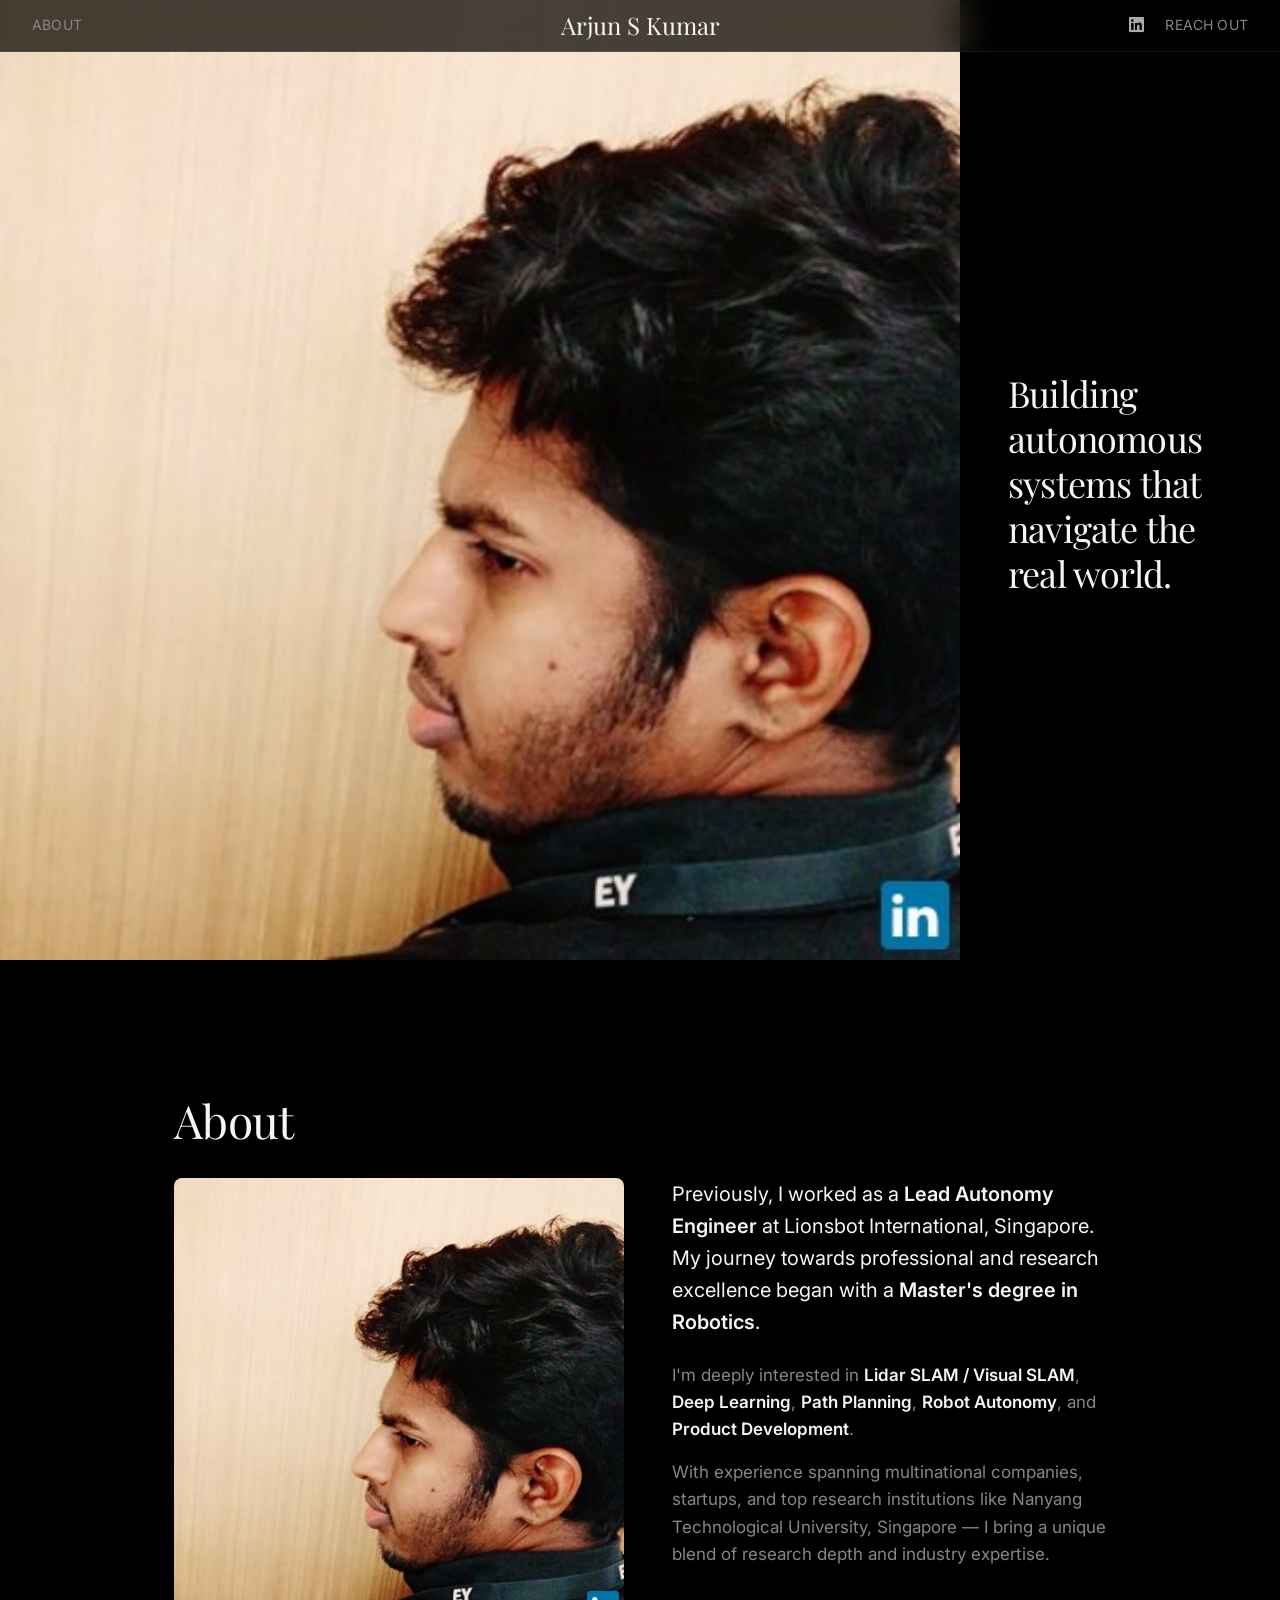
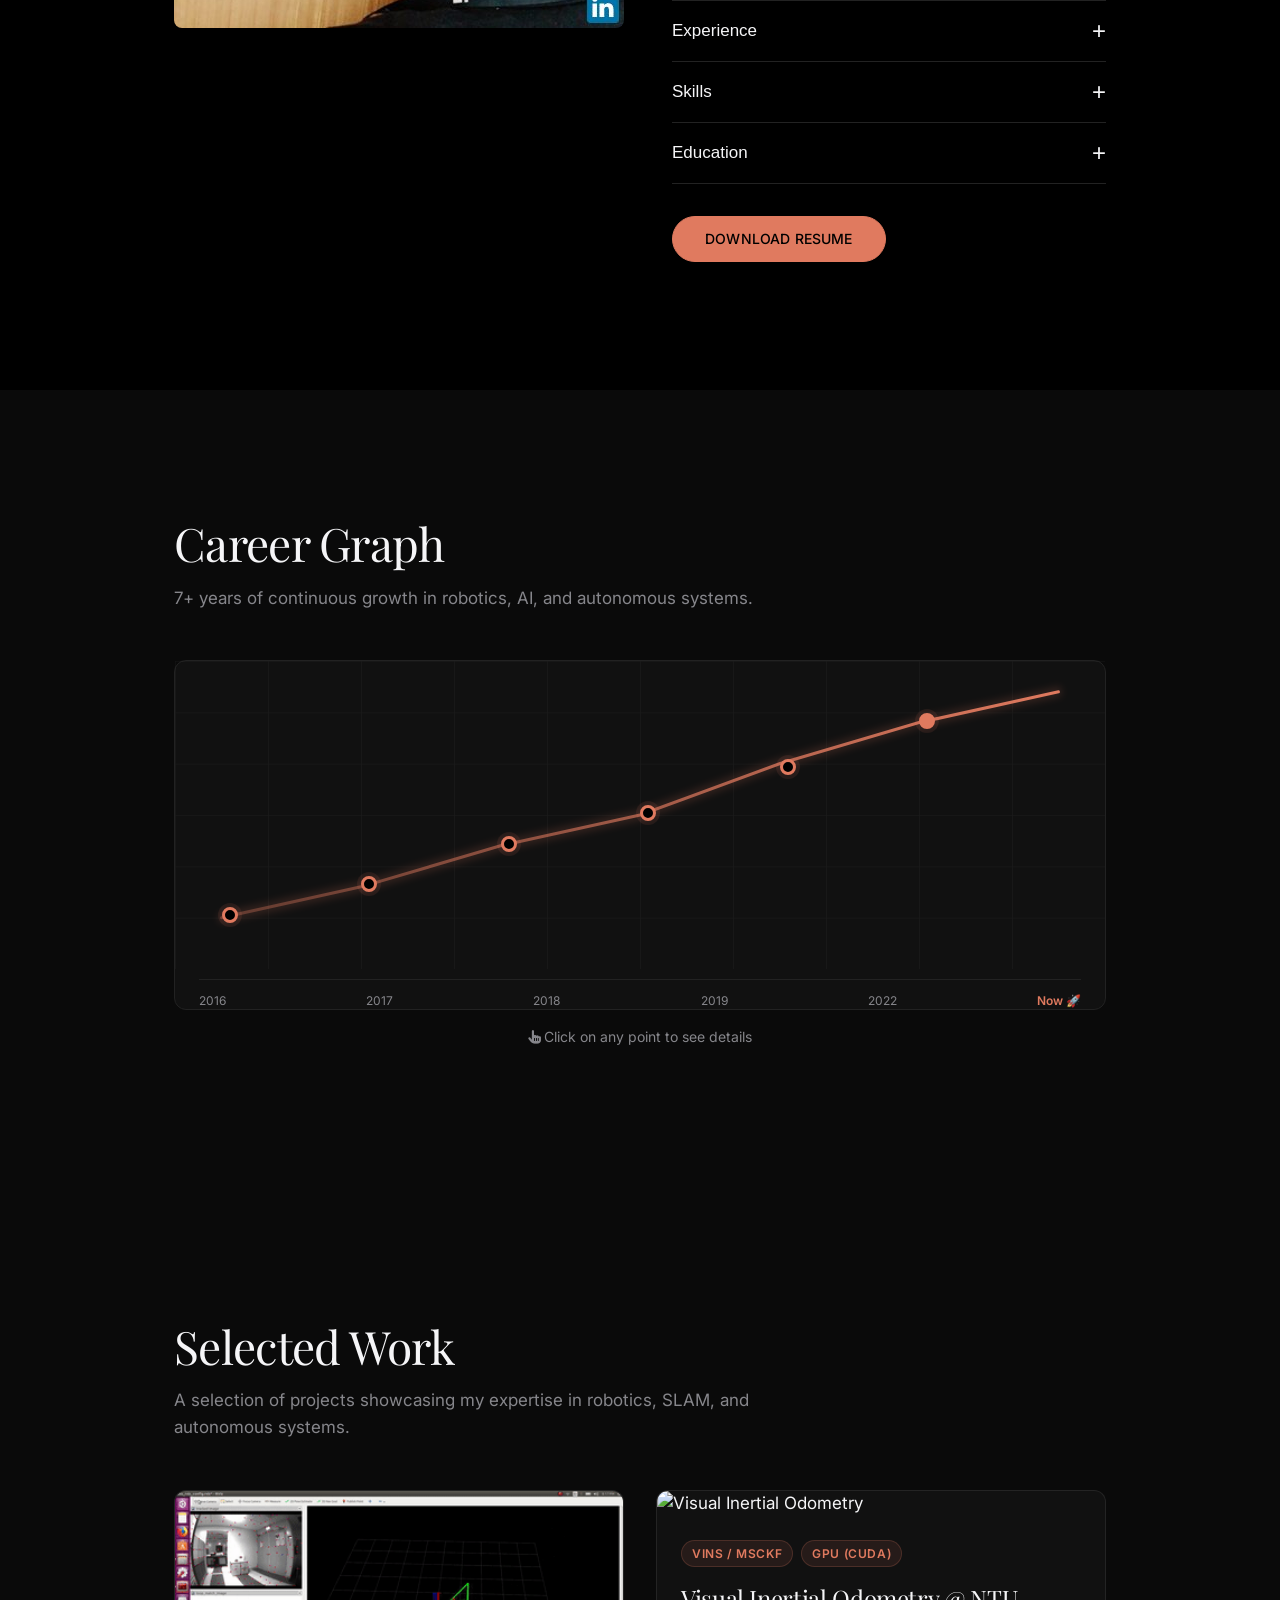
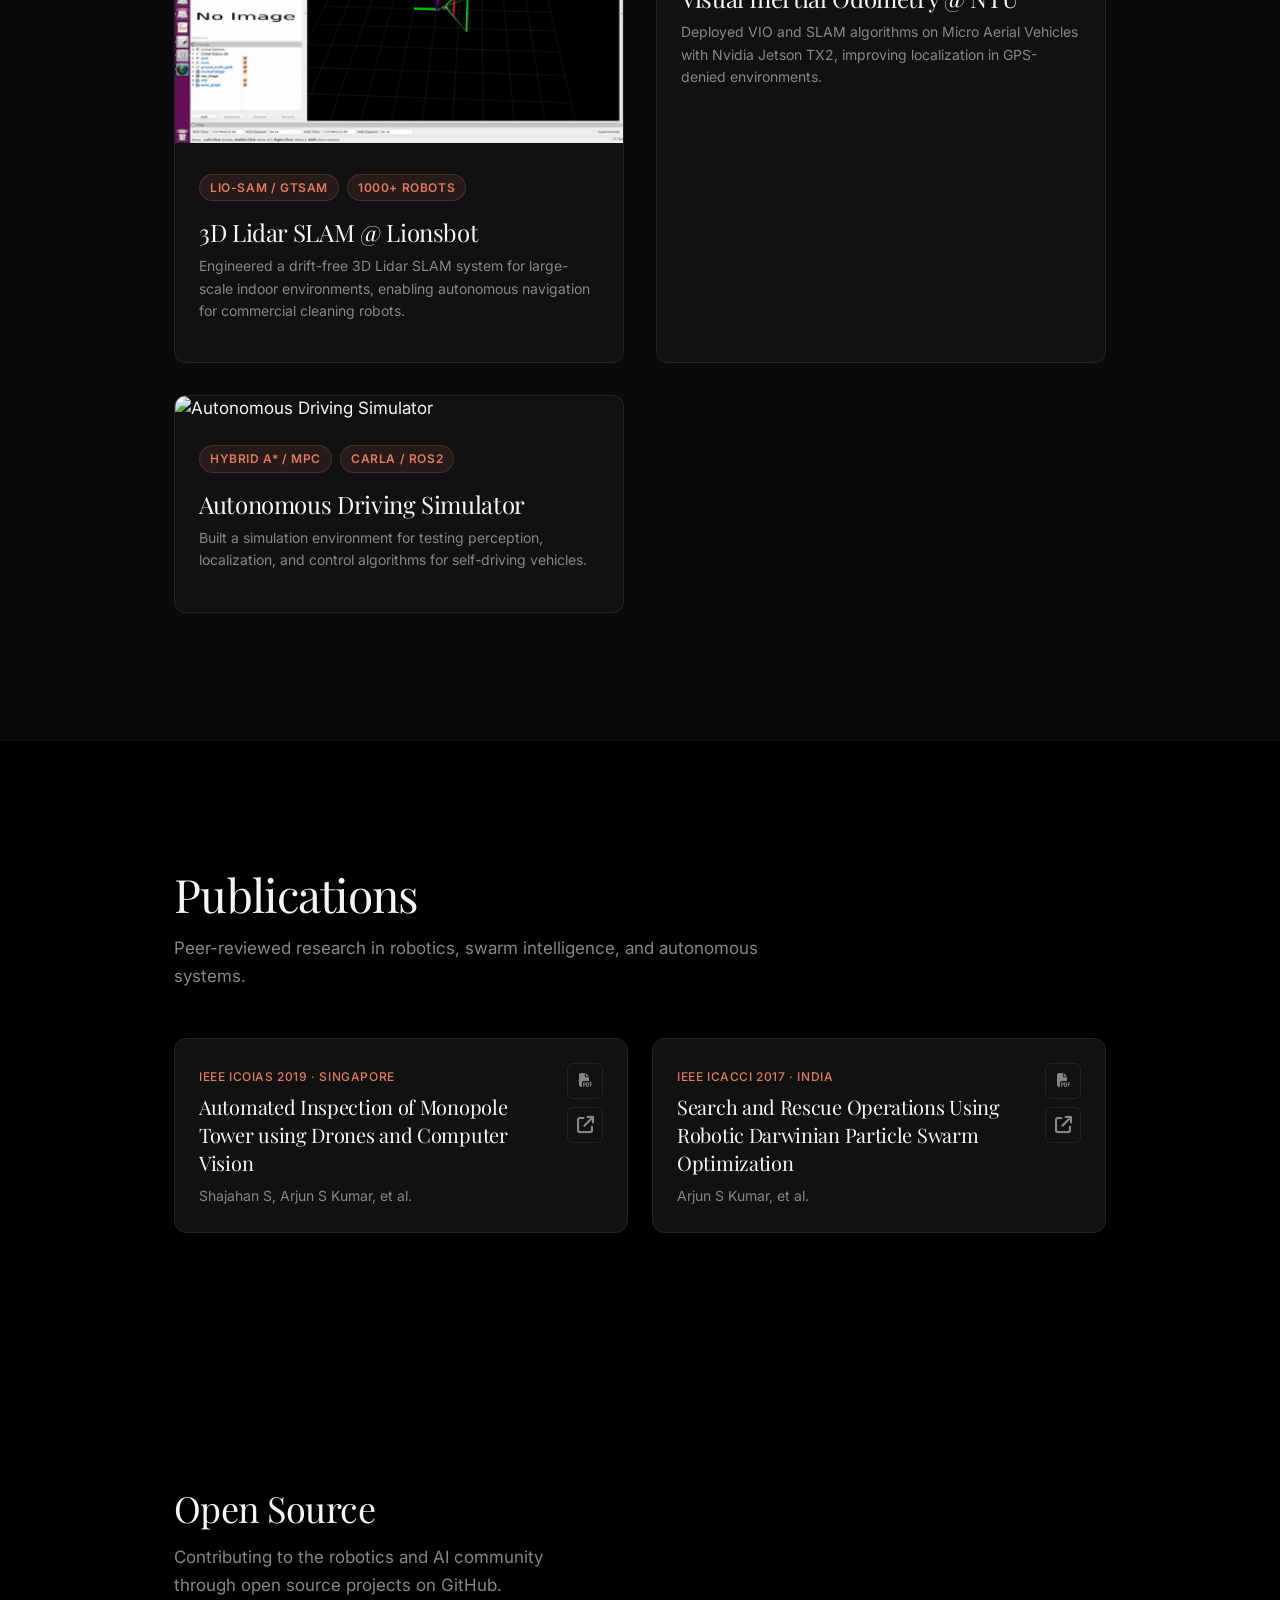
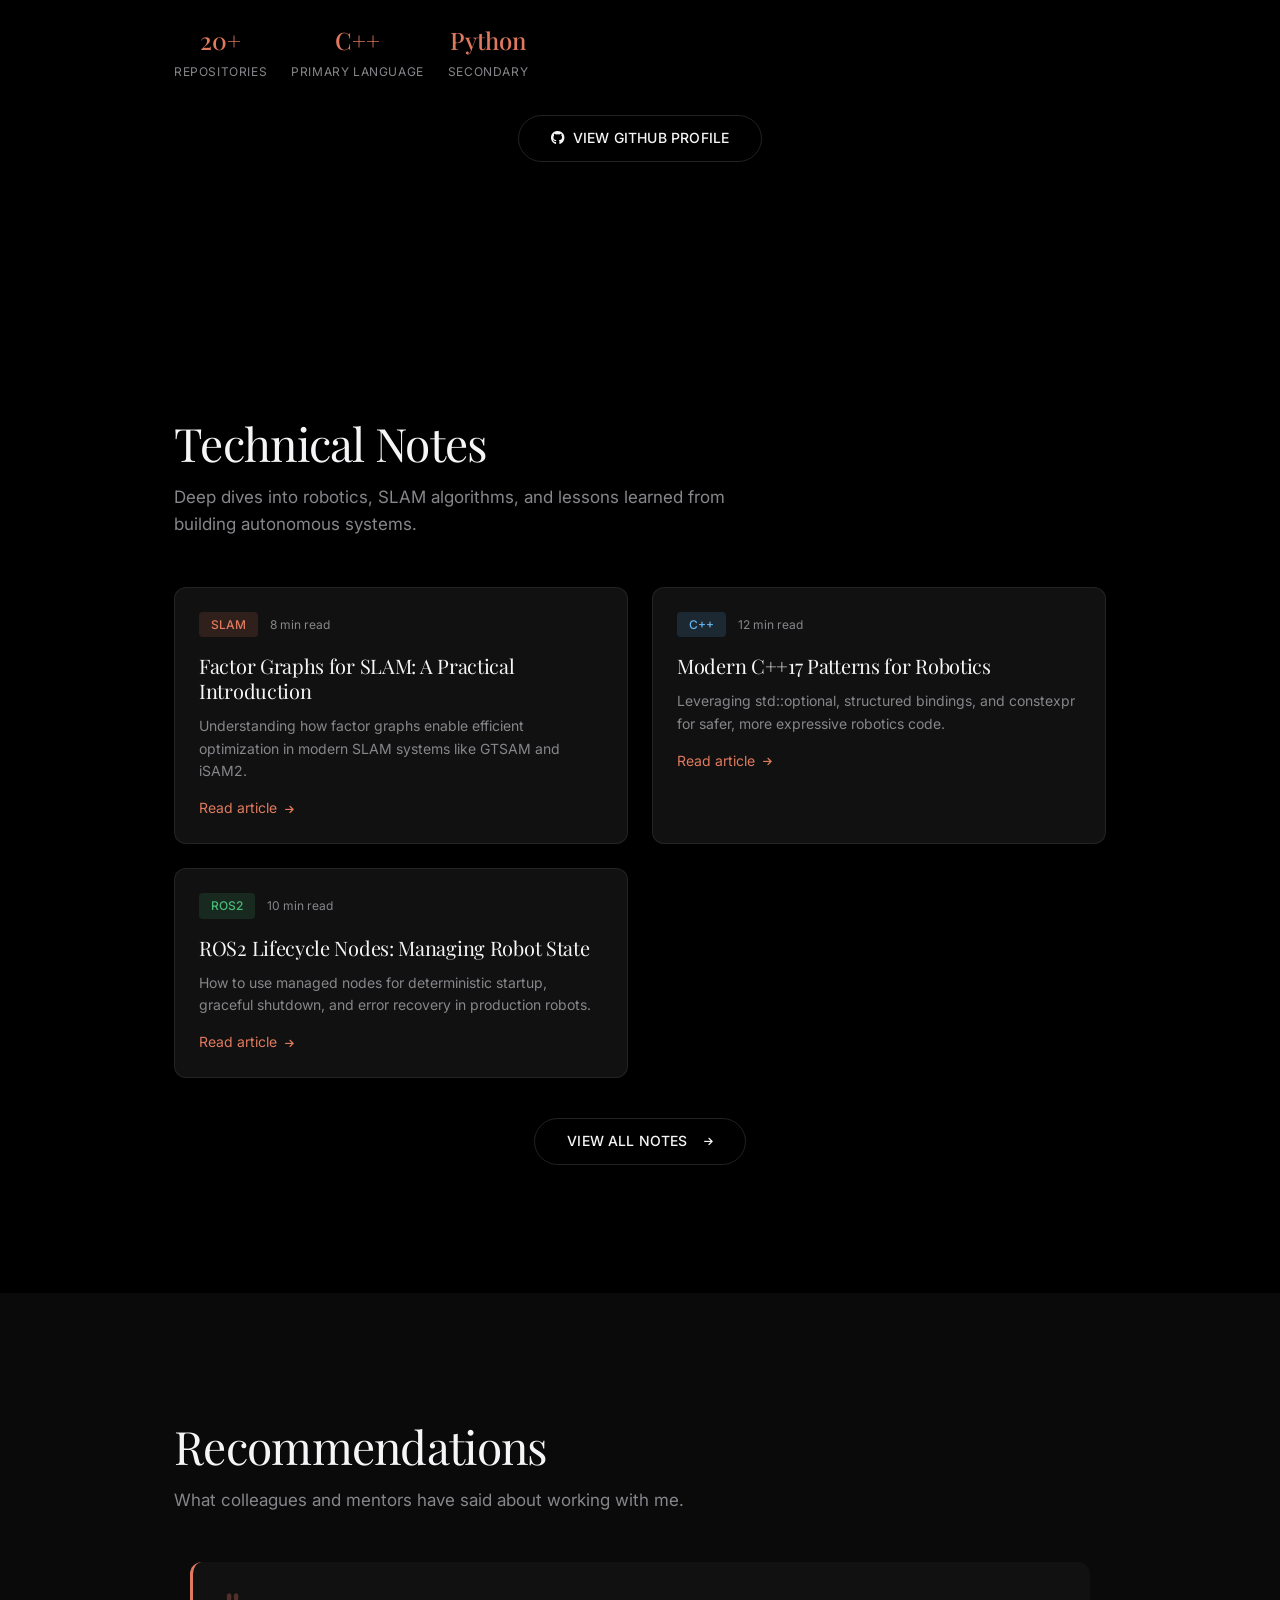
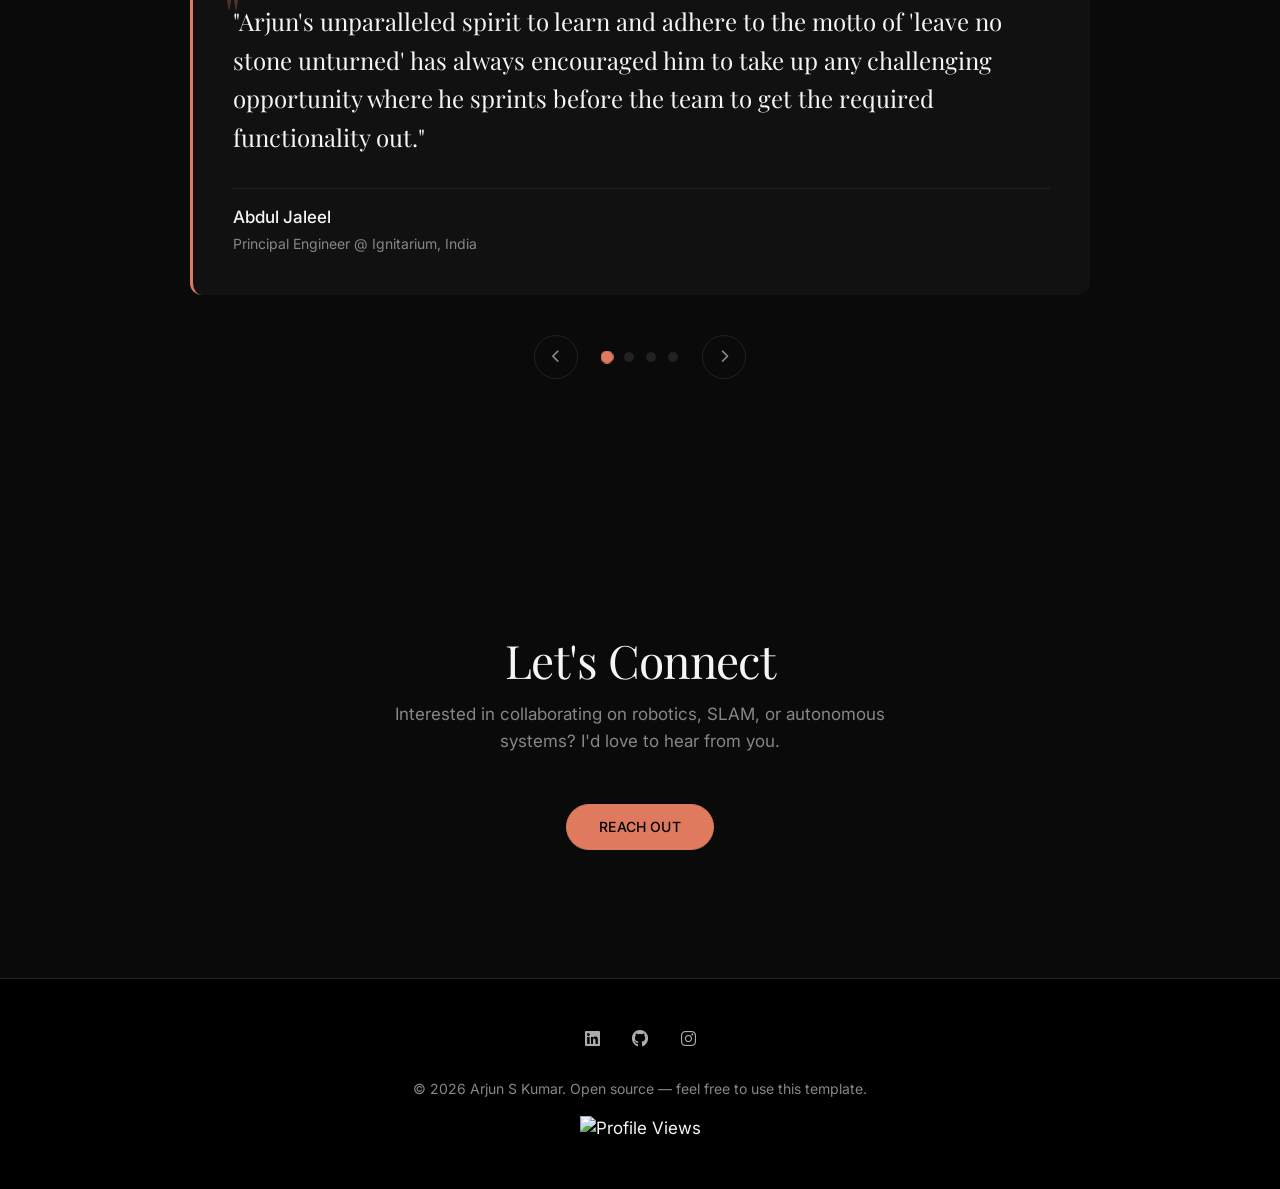
==== commit c94a1d99: "feat: Add Technical Notes/Blog section with 3 starter articles Added blog section to portfolio with:" ====
--- a/index-v2.html
+++ b/index-v2.html
@@ -625,6 +625,95 @@
                 <a href="https://github.com/arjunskumar" target="_blank" class="btn"
                     aria-label="Visit my GitHub profile">
                     <i class="fa-brands fa-github"></i> View GitHub Profile
+                </a>
+            </div>
+        </div>
+    </section>
+
+    <!-- Blog/Notes Section -->
+    <section id="blog" class="section">
+        <div class="container">
+            <h2 class="reveal">Technical Notes</h2>
+            <p style="margin-top: var(--space-4); max-width: 600px;" class="reveal">
+                Deep dives into robotics, SLAM algorithms, and lessons learned from building autonomous systems.
+            </p>
+
+            <div
+                style="display: grid; grid-template-columns: repeat(auto-fit, minmax(300px, 1fr)); gap: var(--space-6); margin-top: var(--space-12);">
+
+                <!-- Blog Card 1 -->
+                <a href="blog/factor-graphs-slam.html" class="card reveal" style="text-decoration: none;">
+                    <div class="card__content">
+                        <div
+                            style="display: flex; align-items: center; gap: var(--space-3); margin-bottom: var(--space-4);">
+                            <span
+                                style="background: rgba(224, 122, 95, 0.15); color: var(--color-accent); padding: var(--space-1) var(--space-3); border-radius: 4px; font-size: var(--text-xs); font-weight: 500;">SLAM</span>
+                            <span style="color: var(--color-text-muted); font-size: var(--text-xs);">8 min read</span>
+                        </div>
+                        <h3 class="card__title" style="font-size: var(--text-lg); margin-bottom: var(--space-3);">Factor
+                            Graphs for SLAM: A Practical Introduction</h3>
+                        <p class="card__desc" style="font-size: var(--text-sm); line-height: 1.6;">
+                            Understanding how factor graphs enable efficient optimization in modern SLAM systems like
+                            GTSAM and iSAM2.
+                        </p>
+                        <div
+                            style="display: flex; align-items: center; gap: var(--space-2); margin-top: var(--space-4); color: var(--color-accent); font-size: var(--text-sm);">
+                            Read article <i class="fa-solid fa-arrow-right" style="font-size: 10px;"></i>
+                        </div>
+                    </div>
+                </a>
+
+                <!-- Blog Card 2 -->
+                <a href="blog/cpp17-robotics.html" class="card reveal" style="text-decoration: none;">
+                    <div class="card__content">
+                        <div
+                            style="display: flex; align-items: center; gap: var(--space-3); margin-bottom: var(--space-4);">
+                            <span
+                                style="background: rgba(99, 179, 237, 0.15); color: #63b3ed; padding: var(--space-1) var(--space-3); border-radius: 4px; font-size: var(--text-xs); font-weight: 500;">C++</span>
+                            <span style="color: var(--color-text-muted); font-size: var(--text-xs);">12 min read</span>
+                        </div>
+                        <h3 class="card__title" style="font-size: var(--text-lg); margin-bottom: var(--space-3);">Modern
+                            C++17 Patterns for Robotics</h3>
+                        <p class="card__desc" style="font-size: var(--text-sm); line-height: 1.6;">
+                            Leveraging std::optional, structured bindings, and constexpr for safer, more expressive
+                            robotics code.
+                        </p>
+                        <div
+                            style="display: flex; align-items: center; gap: var(--space-2); margin-top: var(--space-4); color: var(--color-accent); font-size: var(--text-sm);">
+                            Read article <i class="fa-solid fa-arrow-right" style="font-size: 10px;"></i>
+                        </div>
+                    </div>
+                </a>
+
+                <!-- Blog Card 3 -->
+                <a href="blog/ros2-lifecycle-nodes.html" class="card reveal" style="text-decoration: none;">
+                    <div class="card__content">
+                        <div
+                            style="display: flex; align-items: center; gap: var(--space-3); margin-bottom: var(--space-4);">
+                            <span
+                                style="background: rgba(72, 187, 120, 0.15); color: #48bb78; padding: var(--space-1) var(--space-3); border-radius: 4px; font-size: var(--text-xs); font-weight: 500;">ROS2</span>
+                            <span style="color: var(--color-text-muted); font-size: var(--text-xs);">10 min read</span>
+                        </div>
+                        <h3 class="card__title" style="font-size: var(--text-lg); margin-bottom: var(--space-3);">ROS2
+                            Lifecycle Nodes: Managing Robot State</h3>
+                        <p class="card__desc" style="font-size: var(--text-sm); line-height: 1.6;">
+                            How to use managed nodes for deterministic startup, graceful shutdown, and error recovery in
+                            production robots.
+                        </p>
+                        <div
+                            style="display: flex; align-items: center; gap: var(--space-2); margin-top: var(--space-4); color: var(--color-accent); font-size: var(--text-sm);">
+                            Read article <i class="fa-solid fa-arrow-right" style="font-size: 10px;"></i>
+                        </div>
+                    </div>
+                </a>
+
+            </div>
+
+            <!-- View All Button -->
+            <div style="text-align: center; margin-top: var(--space-10);">
+                <a href="blog/" class="btn" aria-label="View all blog posts">
+                    View All Notes <i class="fa-solid fa-arrow-right"
+                        style="font-size: 10px; margin-left: var(--space-2);"></i>
                 </a>
             </div>
         </div>
